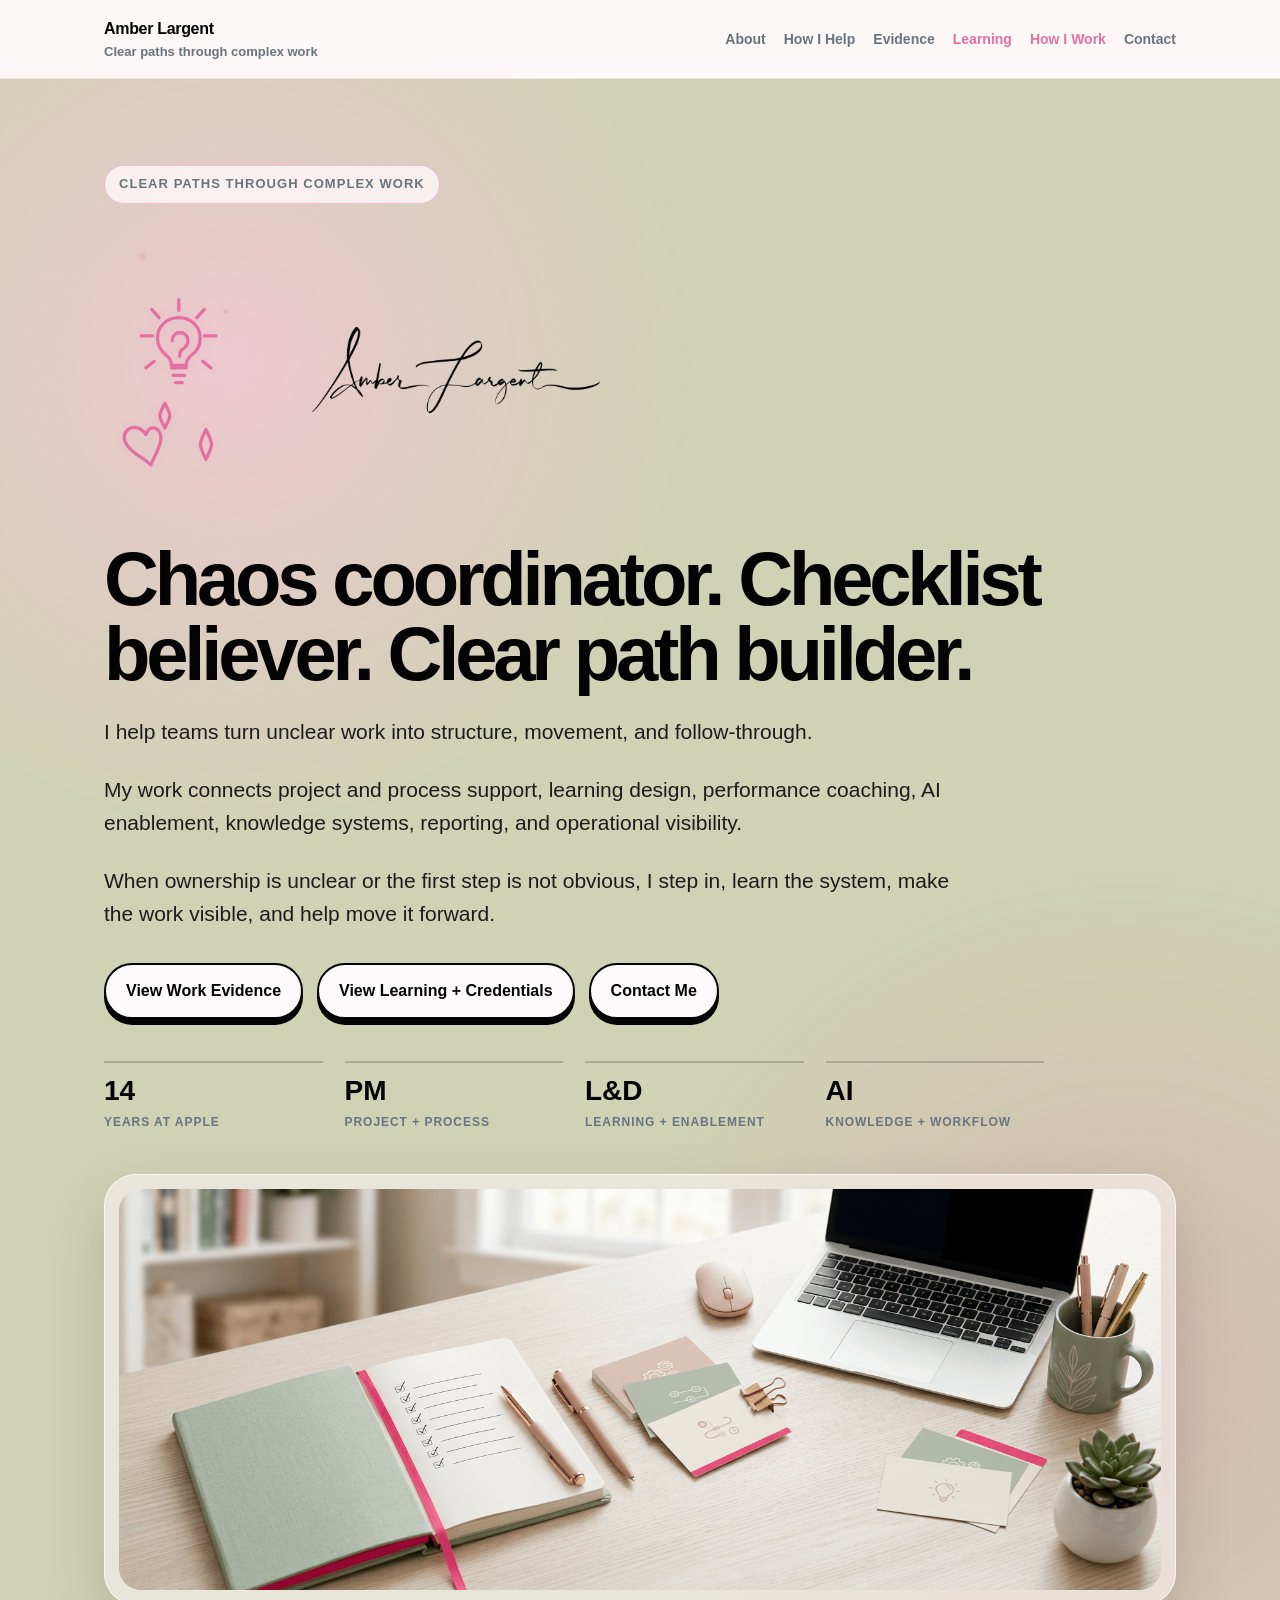
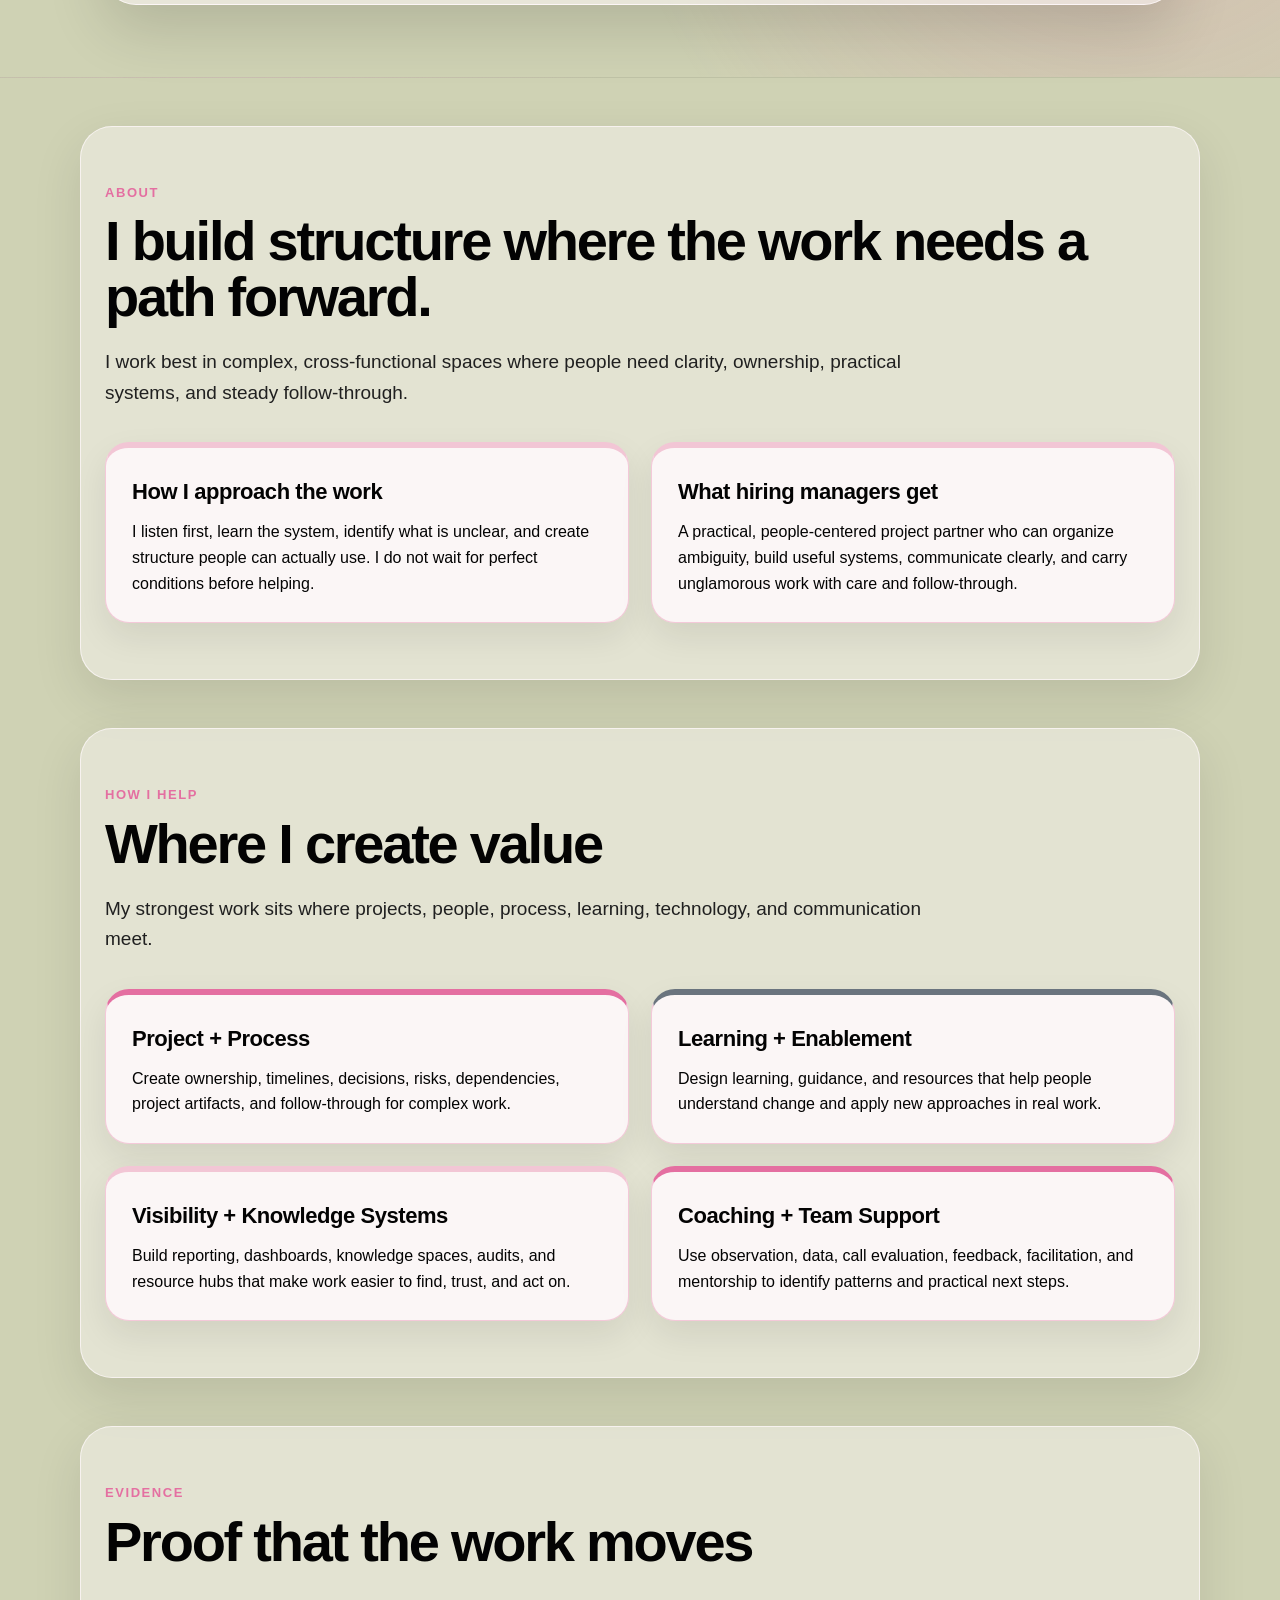
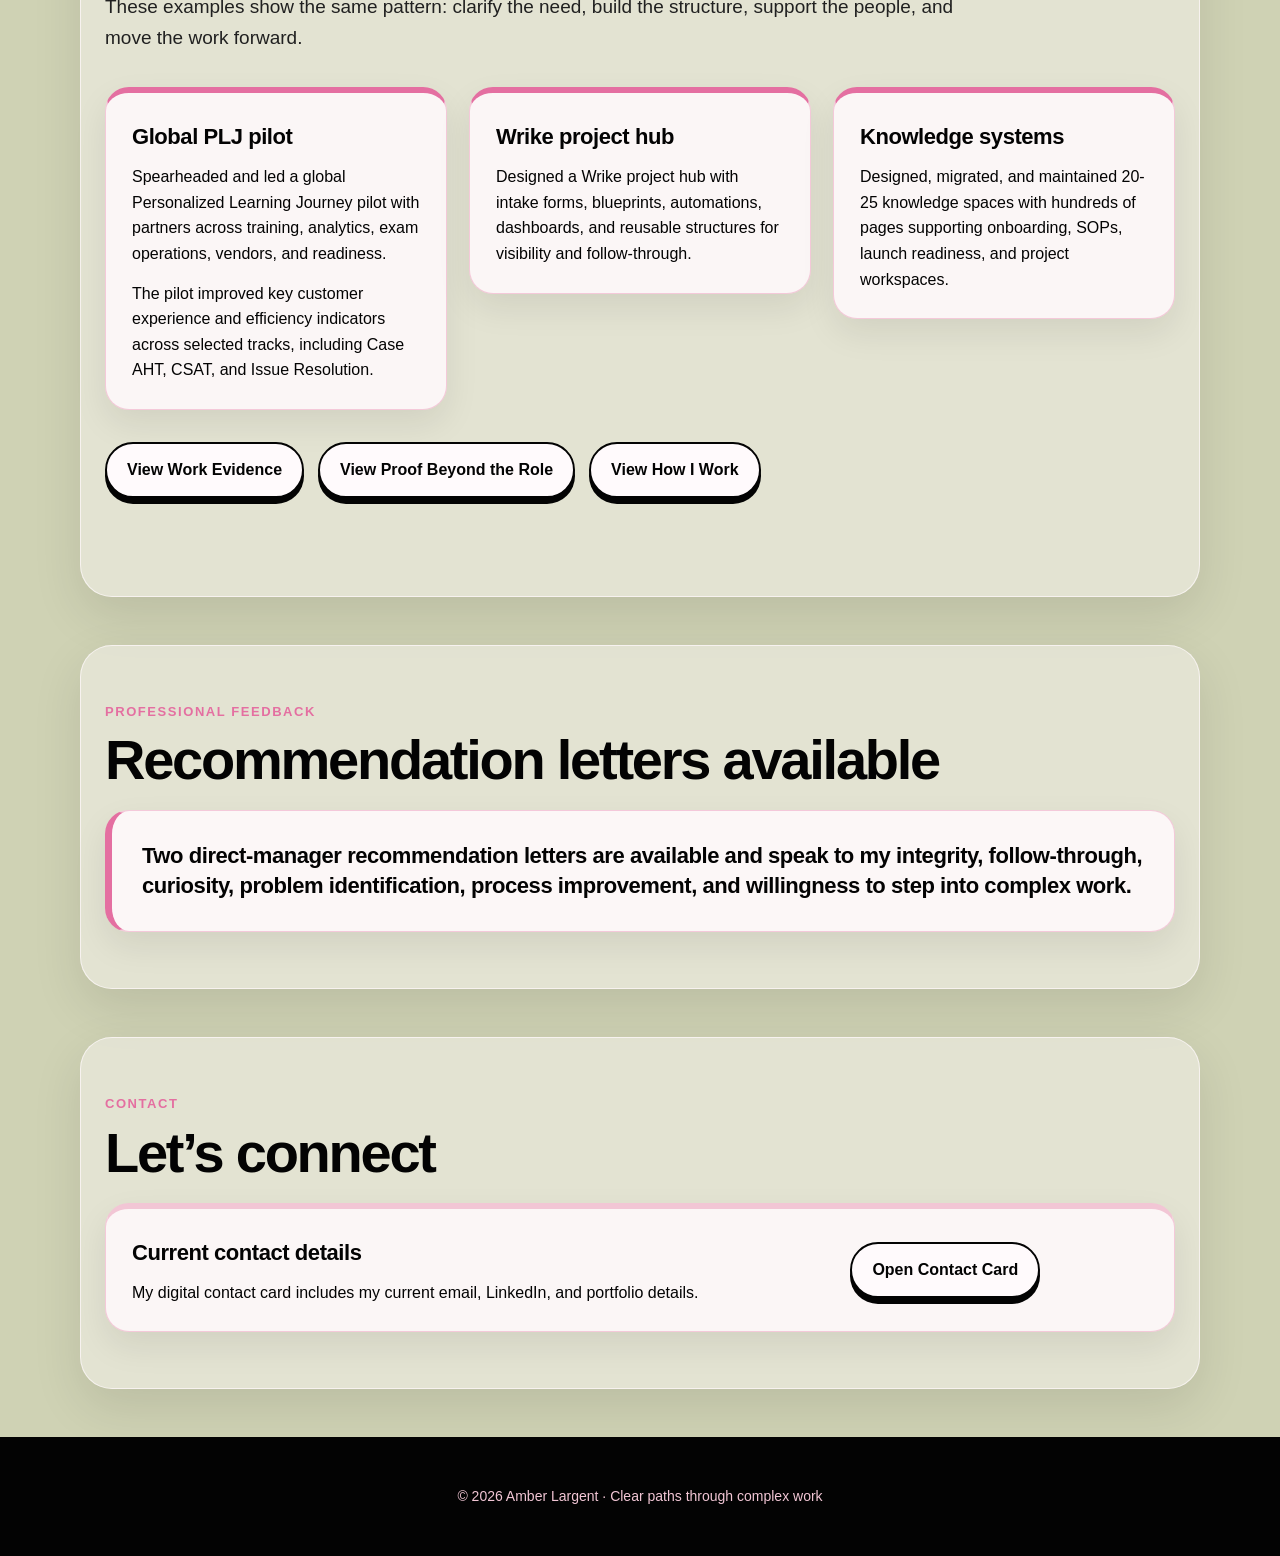
==== index.html @ 1fcbb8f4 "Align homepage professional feedback proof" ====
<!DOCTYPE html>
<html lang="en">
<head>
  <meta charset="UTF-8" />
  <meta name="viewport" content="width=device-width, initial-scale=1.0" />

  <title>Amber Largent | Clear Paths Through Complex Work</title>

  <style>
    :root {
      --sage: #CFD2B4;
      --blush: #F2C6D5;
      --pink: #E46FA1;
      --slate: #6A747E;
      --black: #030303;
      --white: #fffafc;
    }

    a:focus-visible,
    .button:focus-visible {
      outline: 4px solid var(--pink);
      outline-offset: 4px;
    }

    .skip-link {
      position: absolute;
      left: 16px;
      top: -60px;
      background: var(--black);
      color: var(--white);
      padding: 10px 14px;
      border-radius: 999px;
      font-weight: 900;
      z-index: 100;
    }

    .skip-link:focus { top: 16px; }

    * { box-sizing: border-box; }
    html { scroll-behavior: smooth; }

    body {
      margin: 0;
      font-family: Arial, sans-serif;
      background: var(--sage);
      color: var(--black);
      line-height: 1.6;
    }

    a { color: inherit; }

    .site-nav {
      position: sticky;
      top: 0;
      z-index: 20;
      background: rgba(255, 250, 252, 0.94);
      backdrop-filter: blur(12px);
      border-bottom: 1px solid rgba(3, 3, 3, 0.08);
    }

    .nav-inner {
      max-width: 1120px;
      margin: 0 auto;
      padding: 16px 24px;
      display: flex;
      justify-content: space-between;
      align-items: center;
      gap: 24px;
    }

    .brand {
      font-weight: 900;
      letter-spacing: -0.02em;
    }

    .brand span {
      display: block;
      color: var(--slate);
      font-size: 13px;
      font-weight: 700;
      letter-spacing: 0;
    }

    .nav-links {
      display: flex;
      flex-wrap: wrap;
      gap: 18px;
      font-size: 14px;
      font-weight: 800;
    }

    .nav-links a {
      text-decoration: none;
      transition: color 0.15s ease;
    }

    .nav-links a[href^="#"] { color: var(--slate); }
    .nav-links a[href*=".html"] { color: var(--pink); }
    .nav-links a:hover { color: var(--pink); }

    header {
      background:
        radial-gradient(circle at 18% 18%, rgba(242, 198, 213, 0.85), transparent 28%),
        radial-gradient(circle at 88% 82%, rgba(228, 111, 161, 0.24), transparent 30%),
        var(--sage);
      border-bottom: 1px solid rgba(3, 3, 3, 0.08);
    }

    .hero,
    section {
      max-width: 1120px;
      margin: 0 auto;
      padding-left: 24px;
      padding-right: 24px;
    }

    .hero {
      padding-top: 86px;
      padding-bottom: 72px;
    }

    .eyebrow {
      display: inline-block;
      background: rgba(255, 250, 252, 0.78);
      border: 1px solid rgba(228, 111, 161, 0.4);
      border-radius: 999px;
      padding: 8px 14px;
      color: var(--slate);
      font-size: 13px;
      font-weight: 900;
      letter-spacing: 0.08em;
      text-transform: uppercase;
      margin-bottom: 22px;
    }

    .hero-signoff {
      position: relative;
      width: fit-content;
      margin: 24px 0 46px;
      display: flex;
      flex-direction: row;
      align-items: flex-end;
      gap: 24px;
    }

    .hero-signoff::before,
    .hero-signoff::after {
      content: "";
      position: absolute;
      border-radius: 999px;
      background: var(--pink);
      pointer-events: none;
      opacity: 0.2;
      transform: scale(0.7);
      animation: sparklePulse 3.4s ease-in-out infinite;
    }

    .hero-signoff::before {
      left: 34px;
      top: 2px;
      width: 9px;
      height: 9px;
      box-shadow:
        0 0 0 4px rgba(228, 111, 161, 0.08),
        0 0 16px rgba(228, 111, 161, 0.45);
    }

    .hero-signoff::after {
      left: 118px;
      top: 58px;
      width: 7px;
      height: 7px;
      animation-delay: 1.35s;
      box-shadow:
        0 0 0 4px rgba(228, 111, 161, 0.08),
        0 0 14px rgba(228, 111, 161, 0.4);
    }

    .hero-doodles {
      display: block;
      width: 148px;
      height: auto;
      opacity: 0.98;
      margin-bottom: 22px;
      filter: drop-shadow(0 0 8px rgba(228, 111, 161, 0.16));
    }

    .hero-signature {
      display: block;
      width: min(360px, 54vw);
      height: auto;
      margin: 0 0 6px;
    }

    h1 {
      font-size: clamp(44px, 6vw, 76px);
      line-height: 0.98;
      letter-spacing: -0.055em;
      margin: 0 0 24px;
      max-width: 980px;
    }

    h2 {
      font-size: clamp(34px, 5vw, 56px);
      line-height: 1;
      letter-spacing: -0.04em;
      margin: 0 0 22px;
    }

    .lead {
      font-size: 21px;
      max-width: 850px;
      margin: 0 0 24px;
      color: #1c1c1c;
    }

    .button-row {
      display: flex;
      flex-wrap: wrap;
      gap: 14px;
      margin-top: 32px;
      margin-bottom: 42px;
    }

    .button {
      display: inline-block;
      text-decoration: none;
      font-weight: 900;
      padding: 13px 20px;
      border-radius: 999px;
      border: 2px solid var(--black);
      background: var(--white);
      color: var(--black);
      box-shadow: 0 6px 0 var(--black);
      transition: transform 0.15s ease, box-shadow 0.15s ease, background 0.15s ease;
    }

    .button:hover {
      background: var(--pink);
      transform: translateY(2px);
      box-shadow: 0 4px 0 var(--black);
    }

    .stats,
    .grid-2,
    .grid-3 {
      display: grid;
      gap: 22px;
      align-items: start;
    }

    .stats {
      grid-template-columns: repeat(4, 1fr);
      max-width: 940px;
      margin-top: 42px;
    }

    .stat {
      border-top: 2px solid rgba(3, 3, 3, 0.18);
      padding-top: 14px;
    }

    .stat strong {
      display: block;
      font-size: 28px;
      line-height: 1;
    }

    .stat span {
      display: block;
      margin-top: 8px;
      color: var(--slate);
      font-size: 12px;
      font-weight: 900;
      text-transform: uppercase;
      letter-spacing: 0.08em;
    }

    .hero-banner {
      margin-top: 42px;
      background: rgba(255, 250, 252, 0.52);
      border: 1px solid rgba(255, 250, 252, 0.85);
      border-radius: 32px;
      padding: 14px;
      box-shadow: 0 24px 60px rgba(3, 3, 3, 0.14);
    }

    .hero-banner img {
      width: 100%;
      display: block;
      border-radius: 22px;
    }

    .grid-2 { grid-template-columns: repeat(2, 1fr); }
    .grid-3 { grid-template-columns: repeat(3, 1fr); }

    section {
      margin-top: 48px;
      margin-bottom: 48px;
      padding-top: 56px;
      padding-bottom: 56px;
      background: rgba(255, 250, 252, 0.42);
      border: 1px solid rgba(255, 250, 252, 0.7);
      border-radius: 32px;
      box-shadow: 0 18px 50px rgba(3, 3, 3, 0.10);
    }

    .section-kicker {
      color: var(--pink);
      font-size: 13px;
      font-weight: 900;
      text-transform: uppercase;
      letter-spacing: 0.12em;
      margin-bottom: 10px;
    }

    .section-intro {
      max-width: 860px;
      font-size: 19px;
      color: #202020;
      margin-bottom: 34px;
    }

    .card {
      background: rgba(255, 250, 252, 0.86);
      border: 1px solid rgba(228, 111, 161, 0.34);
      border-top: 6px solid var(--pink);
      border-radius: 24px;
      padding: 26px;
      box-shadow: 0 14px 34px rgba(3, 3, 3, 0.08);
    }

    .card h3 {
      margin: 0 0 10px;
      font-size: 22px;
      letter-spacing: -0.02em;
    }

    .card p { margin: 0 0 14px; }
    .card p:last-child { margin-bottom: 0; }

    .id-card { border-top-color: var(--slate); }
    .neutral-card { border-top-color: var(--blush); }

    .tag-list {
      display: flex;
      flex-wrap: wrap;
      gap: 8px;
      margin-top: 14px;
    }

    .tag {
      background: var(--blush);
      border: 1px solid rgba(228, 111, 161, 0.5);
      border-radius: 999px;
      padding: 6px 10px;
      font-size: 13px;
      font-weight: 900;
    }

    .quote-card {
      background: rgba(255, 250, 252, 0.88);
      border: 1px solid rgba(228, 111, 161, 0.34);
      border-left: 7px solid var(--pink);
      border-radius: 24px;
      padding: 30px;
      box-shadow: 0 14px 34px rgba(3, 3, 3, 0.08);
    }

    .quote-card p {
      margin: 0;
      font-size: 22px;
      line-height: 1.35;
      font-weight: 800;
      letter-spacing: -0.02em;
    }

    .contact-card {
      display: grid;
      grid-template-columns: 1.4fr 0.6fr;
      gap: 24px;
      align-items: center;
    }

    footer {
      padding: 34px 24px;
      text-align: center;
      background: var(--black);
      color: var(--blush);
      font-size: 14px;
    }

    @keyframes sparklePulse {
      0%, 100% {
        opacity: 0.18;
        transform: scale(0.7);
        filter: blur(0);
      }

      42% {
        opacity: 1;
        transform: scale(1.55);
        filter: blur(0.2px);
      }

      58% {
        opacity: 0.72;
        transform: scale(1.15);
      }
    }

    @media (prefers-reduced-motion: reduce) {
      .hero-signoff::before,
      .hero-signoff::after {
        animation: none;
        opacity: 0.55;
        transform: none;
      }

      .button { transition: none; }
      .button:hover { transform: none; }
    }

    @media (max-width: 900px) {
      .nav-inner { align-items: flex-start; flex-direction: column; }
      .nav-links { flex-wrap: wrap; gap: 14px; }
      .hero-signoff {
        align-items: flex-start;
        gap: 14px;
        margin: 22px 0 34px;
      }
      .hero-doodles {
        width: 112px;
        margin-bottom: 12px;
      }
      .hero-signature { width: min(300px, 62vw); }
      .stats, .grid-2, .grid-3, .contact-card { grid-template-columns: 1fr; }
      section { margin: 28px 14px; padding: 40px 20px; }
    }
  </style>
</head>

<body>
  <a class="skip-link" href="#main">Skip to main content</a>

  <nav class="site-nav">
    <div class="nav-inner">
      <div class="brand">
        Amber Largent
        <span>Clear paths through complex work</span>
      </div>

      <div class="nav-links">
        <a href="#about">About</a>
        <a href="#value">How I Help</a>
        <a href="#evidence">Evidence</a>
        <a href="learning.html">Learning</a>
        <a href="values.html">How I Work</a>
        <a href="#contact">Contact</a>
      </div>
    </div>
  </nav>

  <main id="main">
    <header>
      <div class="hero">
        <div class="eyebrow">Clear paths through complex work</div>

        <div class="hero-signoff">
          <img class="hero-doodles" src="hero-doodles.svg" alt="" aria-hidden="true">
          <img class="hero-signature" src="signature-black.png" alt="Amber Largent signature">
        </div>

        <h1>Chaos coordinator. Checklist believer. Clear path builder.</h1>

        <p class="lead">
          I help teams turn unclear work into structure, movement, and follow-through.
        </p>

        <p class="lead">
          My work connects project and process support, learning design, performance coaching, AI enablement,
          knowledge systems, reporting, and operational visibility.
        </p>

        <p class="lead">
          When ownership is unclear or the first step is not obvious, I step in, learn the system,
          make the work visible, and help move it forward.
        </p>

        <div class="button-row">
          <a class="button" href="experience.html">View Work Evidence</a>
          <a class="button" href="learning.html">View Learning + Credentials</a>
          <a class="button" href="https://poplme.co/hash/FR1OYUIb/1/dash" target="_blank" rel="noopener noreferrer">Contact Me</a>
        </div>

        <div class="stats">
          <div class="stat"><strong>14</strong><span>Years at Apple</span></div>
          <div class="stat"><strong>PM</strong><span>Project + Process</span></div>
          <div class="stat"><strong>L&D</strong><span>Learning + Enablement</span></div>
          <div class="stat"><strong>AI</strong><span>Knowledge + Workflow</span></div>
        </div>

        <div class="hero-banner">
          <img src="poplheader.png" alt="Organized project planning desk with checklist, laptop, and workflow cards">
        </div>
      </div>
    </header>

    <section id="about">
      <div class="section-kicker">About</div>
      <h2>I build structure where the work needs a path forward.</h2>
      <p class="section-intro">
        I work best in complex, cross-functional spaces where people need clarity, ownership, practical systems,
        and steady follow-through.
      </p>

      <div class="grid-2">
        <div class="card neutral-card">
          <h3>How I approach the work</h3>
          <p>
            I listen first, learn the system, identify what is unclear, and create structure people can actually use.
            I do not wait for perfect conditions before helping.
          </p>
        </div>

        <div class="card neutral-card">
          <h3>What hiring managers get</h3>
          <p>
            A practical, people-centered project partner who can organize ambiguity, build useful systems,
            communicate clearly, and carry unglamorous work with care and follow-through.
          </p>
        </div>
      </div>
    </section>

    <section id="value">
      <div class="section-kicker">How I Help</div>
      <h2>Where I create value</h2>
      <p class="section-intro">
        My strongest work sits where projects, people, process, learning, technology, and communication meet.
      </p>

      <div class="grid-2">
        <div class="card">
          <h3>Project + Process</h3>
          <p>Create ownership, timelines, decisions, risks, dependencies, project artifacts, and follow-through for complex work.</p>
        </div>
        <div class="card id-card">
          <h3>Learning + Enablement</h3>
          <p>Design learning, guidance, and resources that help people understand change and apply new approaches in real work.</p>
        </div>
        <div class="card neutral-card">
          <h3>Visibility + Knowledge Systems</h3>
          <p>Build reporting, dashboards, knowledge spaces, audits, and resource hubs that make work easier to find, trust, and act on.</p>
        </div>
        <div class="card">
          <h3>Coaching + Team Support</h3>
          <p>Use observation, data, call evaluation, feedback, facilitation, and mentorship to identify patterns and practical next steps.</p>
        </div>
      </div>
    </section>

    <section id="evidence">
      <div class="section-kicker">Evidence</div>
      <h2>Proof that the work moves</h2>
      <p class="section-intro">
        These examples show the same pattern: clarify the need, build the structure, support the people, and move the work forward.
      </p>

      <div class="grid-3">
        <div class="card">
          <h3>Global PLJ pilot</h3>
          <p>Spearheaded and led a global Personalized Learning Journey pilot with partners across training, analytics, exam operations, vendors, and readiness.</p>
          <p>The pilot improved key customer experience and efficiency indicators across selected tracks, including Case AHT, CSAT, and Issue Resolution.</p>
        </div>

        <div class="card">
          <h3>Wrike project hub</h3>
          <p>Designed a Wrike project hub with intake forms, blueprints, automations, dashboards, and reusable structures for visibility and follow-through.</p>
        </div>

        <div class="card">
          <h3>Knowledge systems</h3>
          <p>Designed, migrated, and maintained 20-25 knowledge spaces with hundreds of pages supporting onboarding, SOPs, launch readiness, and project workspaces.</p>
        </div>
      </div>

      <div class="button-row">
        <a class="button" href="experience.html">View Work Evidence</a>
        <a class="button" href="samples.html">View Proof Beyond the Role</a>
        <a class="button" href="values.html">View How I Work</a>
      </div>
    </section>

    <section id="professional-feedback">
      <div class="section-kicker">Professional Feedback</div>
      <h2>Recommendation letters available</h2>
      <div class="quote-card">
        <p>
          Two direct-manager recommendation letters are available and speak to my integrity, follow-through, curiosity, problem identification, process improvement, and willingness to step into complex work.
        </p>
      </div>
    </section>

    <section id="contact">
      <div class="section-kicker">Contact</div>
      <h2>Let’s connect</h2>
      <div class="card neutral-card contact-card">
        <div>
          <h3>Current contact details</h3>
          <p>My digital contact card includes my current email, LinkedIn, and portfolio details.</p>
        </div>
        <div>
          <a class="button" href="https://poplme.co/hash/FR1OYUIb/1/dash" target="_blank" rel="noopener noreferrer">Open Contact Card</a>
        </div>
      </div>
    </section>
  </main>

  <footer>
    <p>© 2026 Amber Largent · Clear paths through complex work</p>
  </footer>
</body>
</html>
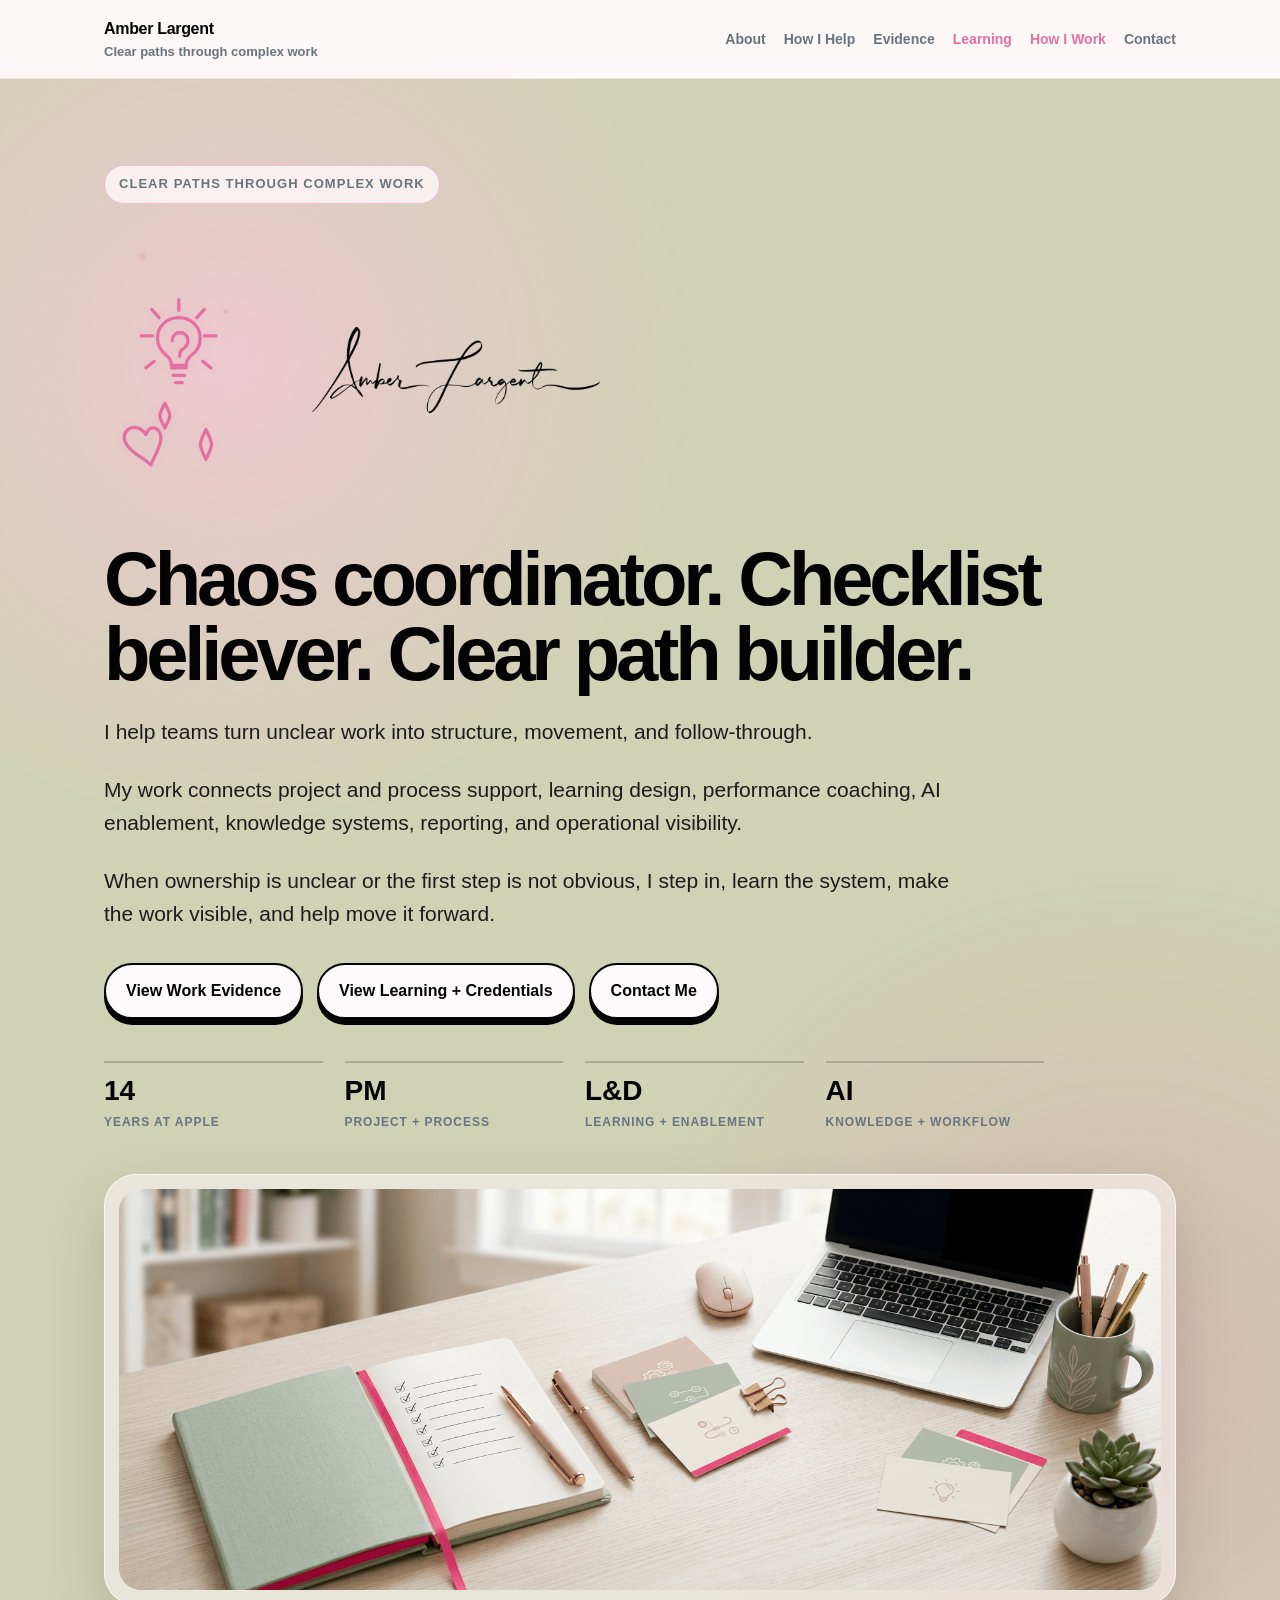
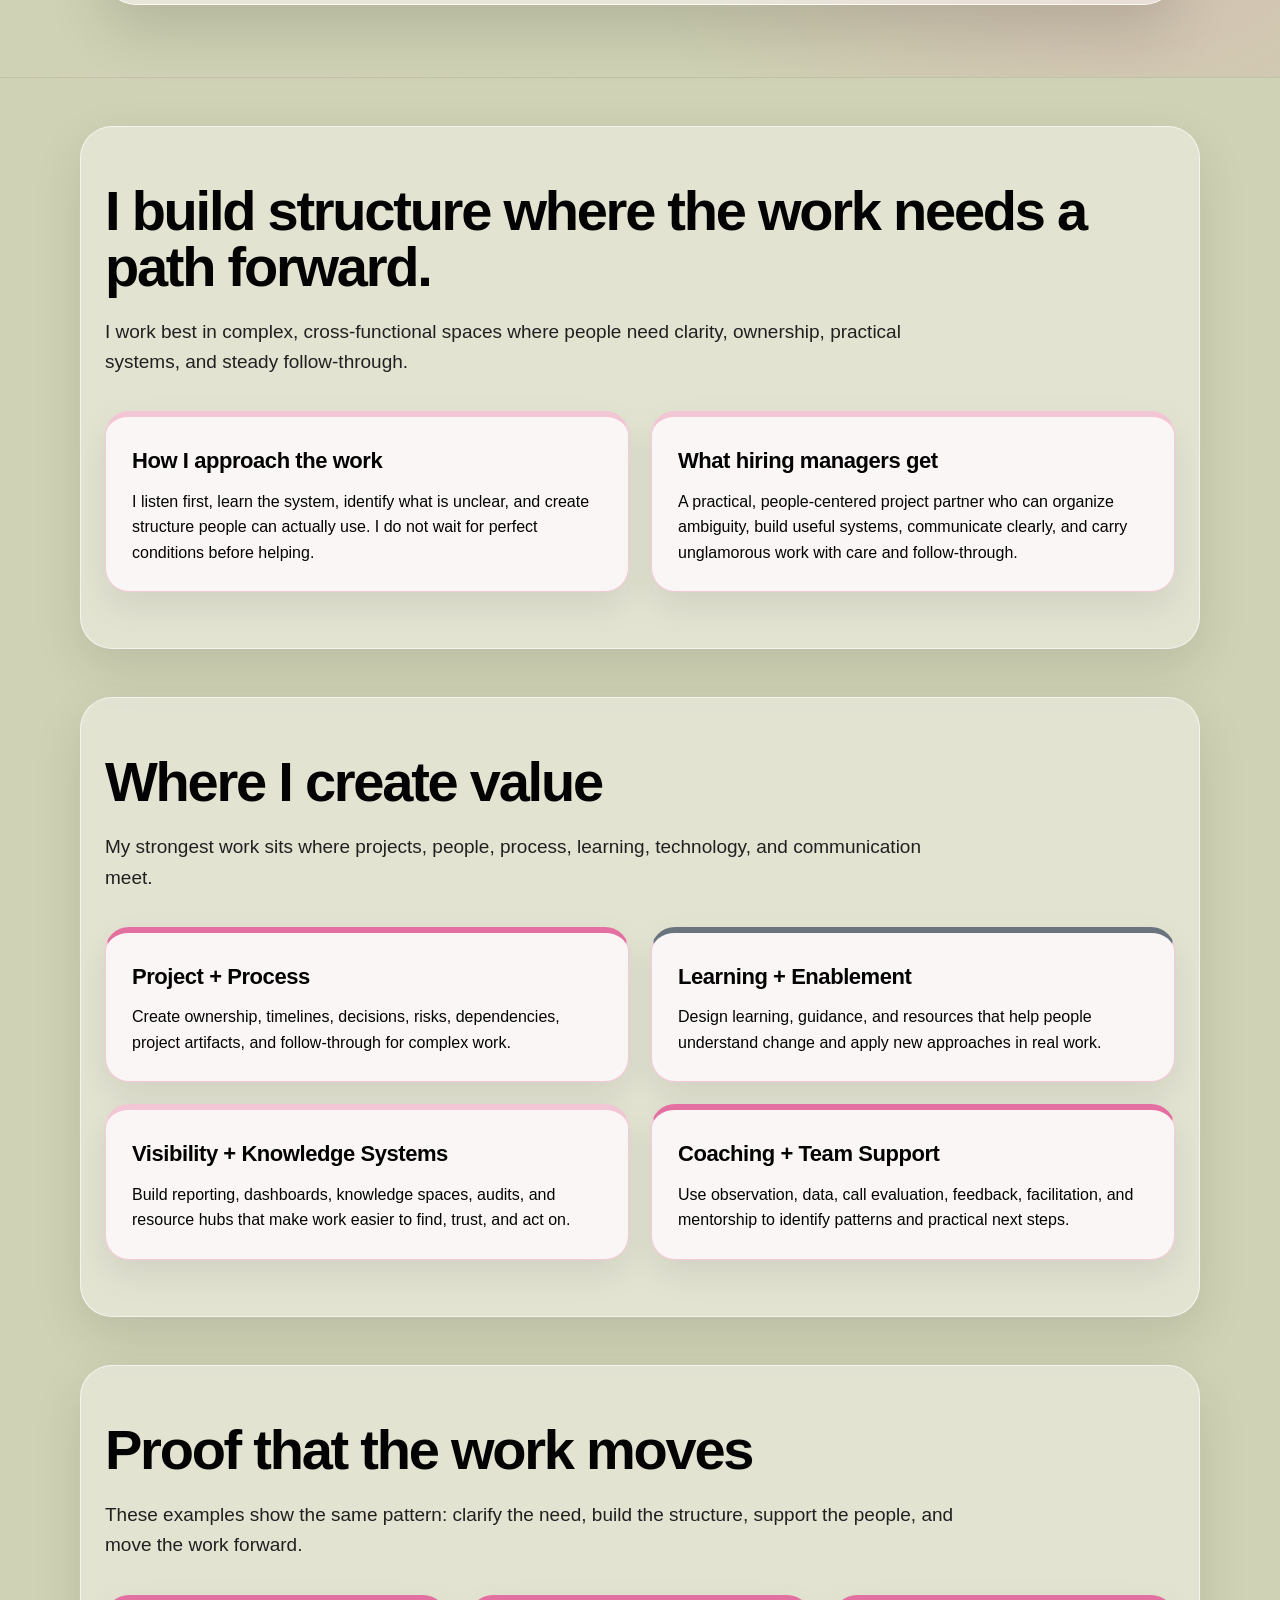
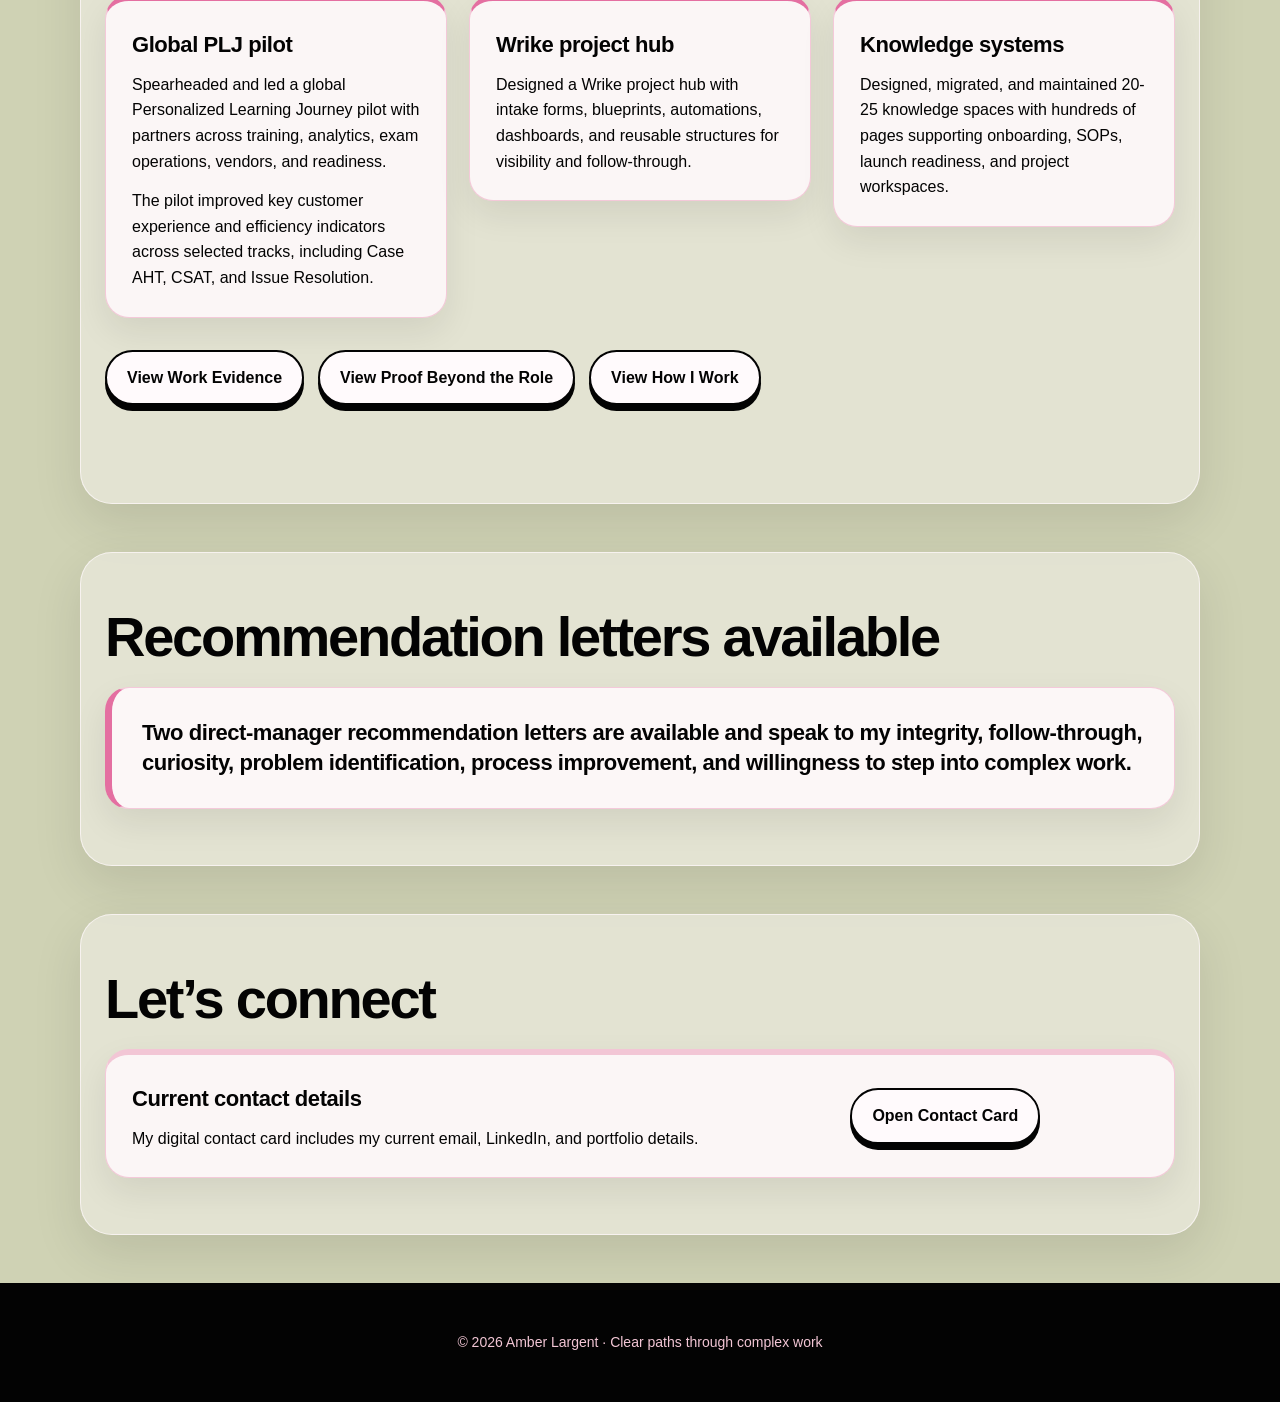
==== commit e7a6d4cd: "Remove redundant section kickers" ====
--- a/index.html
+++ b/index.html
@@ -507,7 +507,6 @@
     </header>
 
     <section id="about">
-      <div class="section-kicker">About</div>
       <h2>I build structure where the work needs a path forward.</h2>
       <p class="section-intro">
         I work best in complex, cross-functional spaces where people need clarity, ownership, practical systems,
@@ -534,7 +533,6 @@
     </section>
 
     <section id="value">
-      <div class="section-kicker">How I Help</div>
       <h2>Where I create value</h2>
       <p class="section-intro">
         My strongest work sits where projects, people, process, learning, technology, and communication meet.
@@ -561,7 +559,6 @@
     </section>
 
     <section id="evidence">
-      <div class="section-kicker">Evidence</div>
       <h2>Proof that the work moves</h2>
       <p class="section-intro">
         These examples show the same pattern: clarify the need, build the structure, support the people, and move the work forward.
@@ -593,7 +590,6 @@
     </section>
 
     <section id="professional-feedback">
-      <div class="section-kicker">Professional Feedback</div>
       <h2>Recommendation letters available</h2>
       <div class="quote-card">
         <p>
@@ -603,7 +599,6 @@
     </section>
 
     <section id="contact">
-      <div class="section-kicker">Contact</div>
       <h2>Let’s connect</h2>
       <div class="card neutral-card contact-card">
         <div>
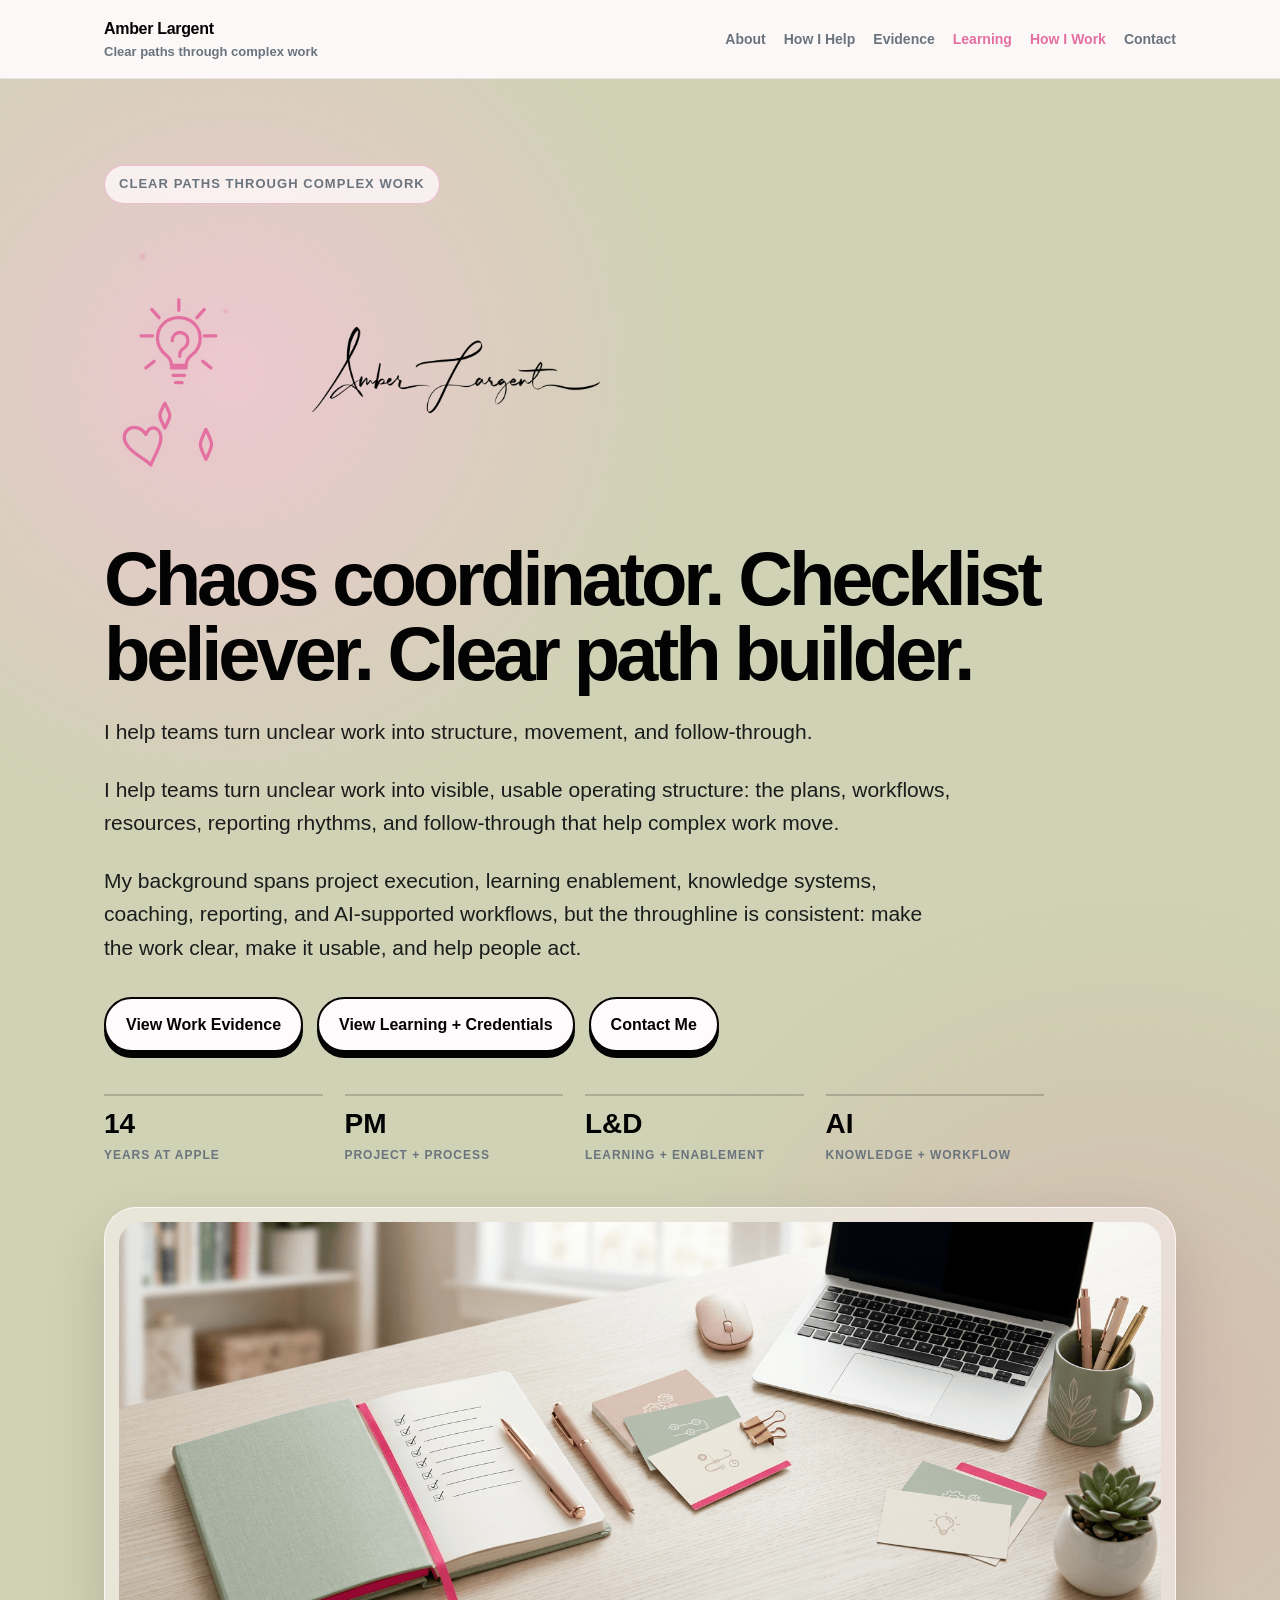
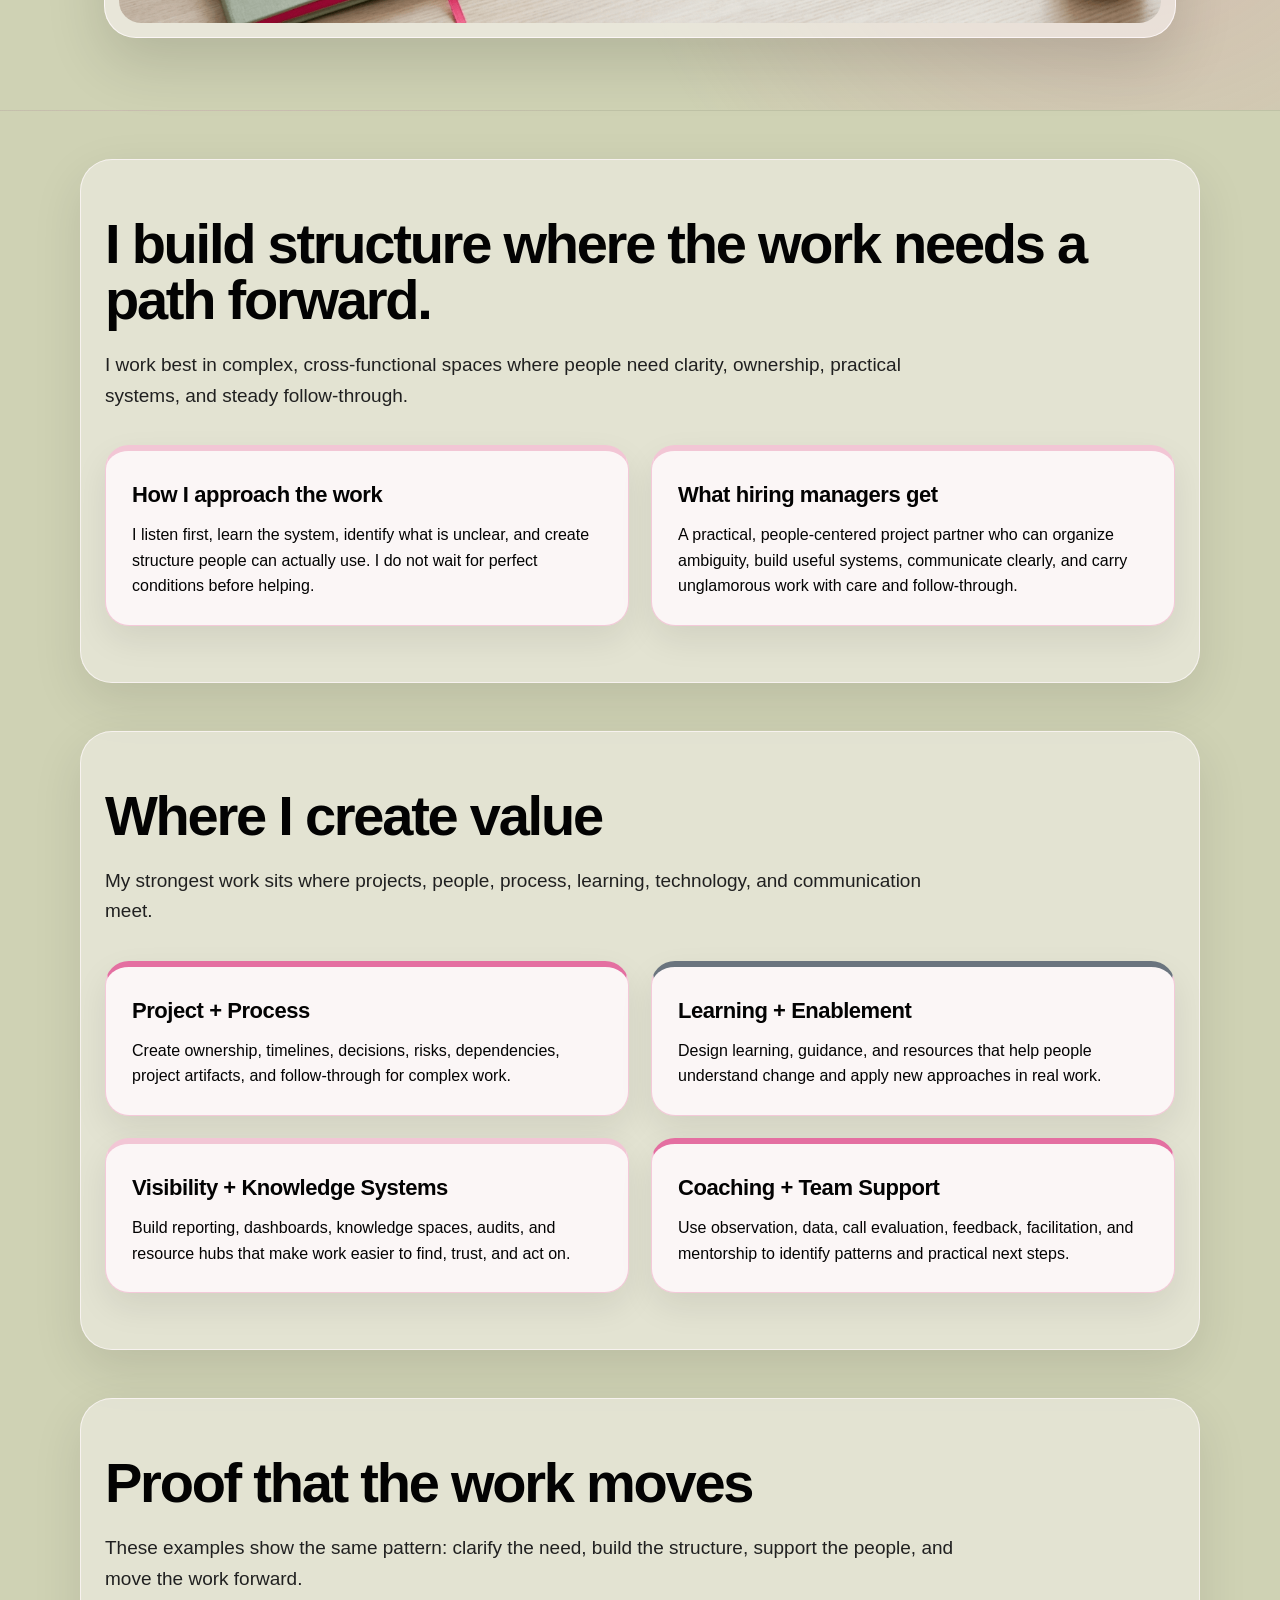
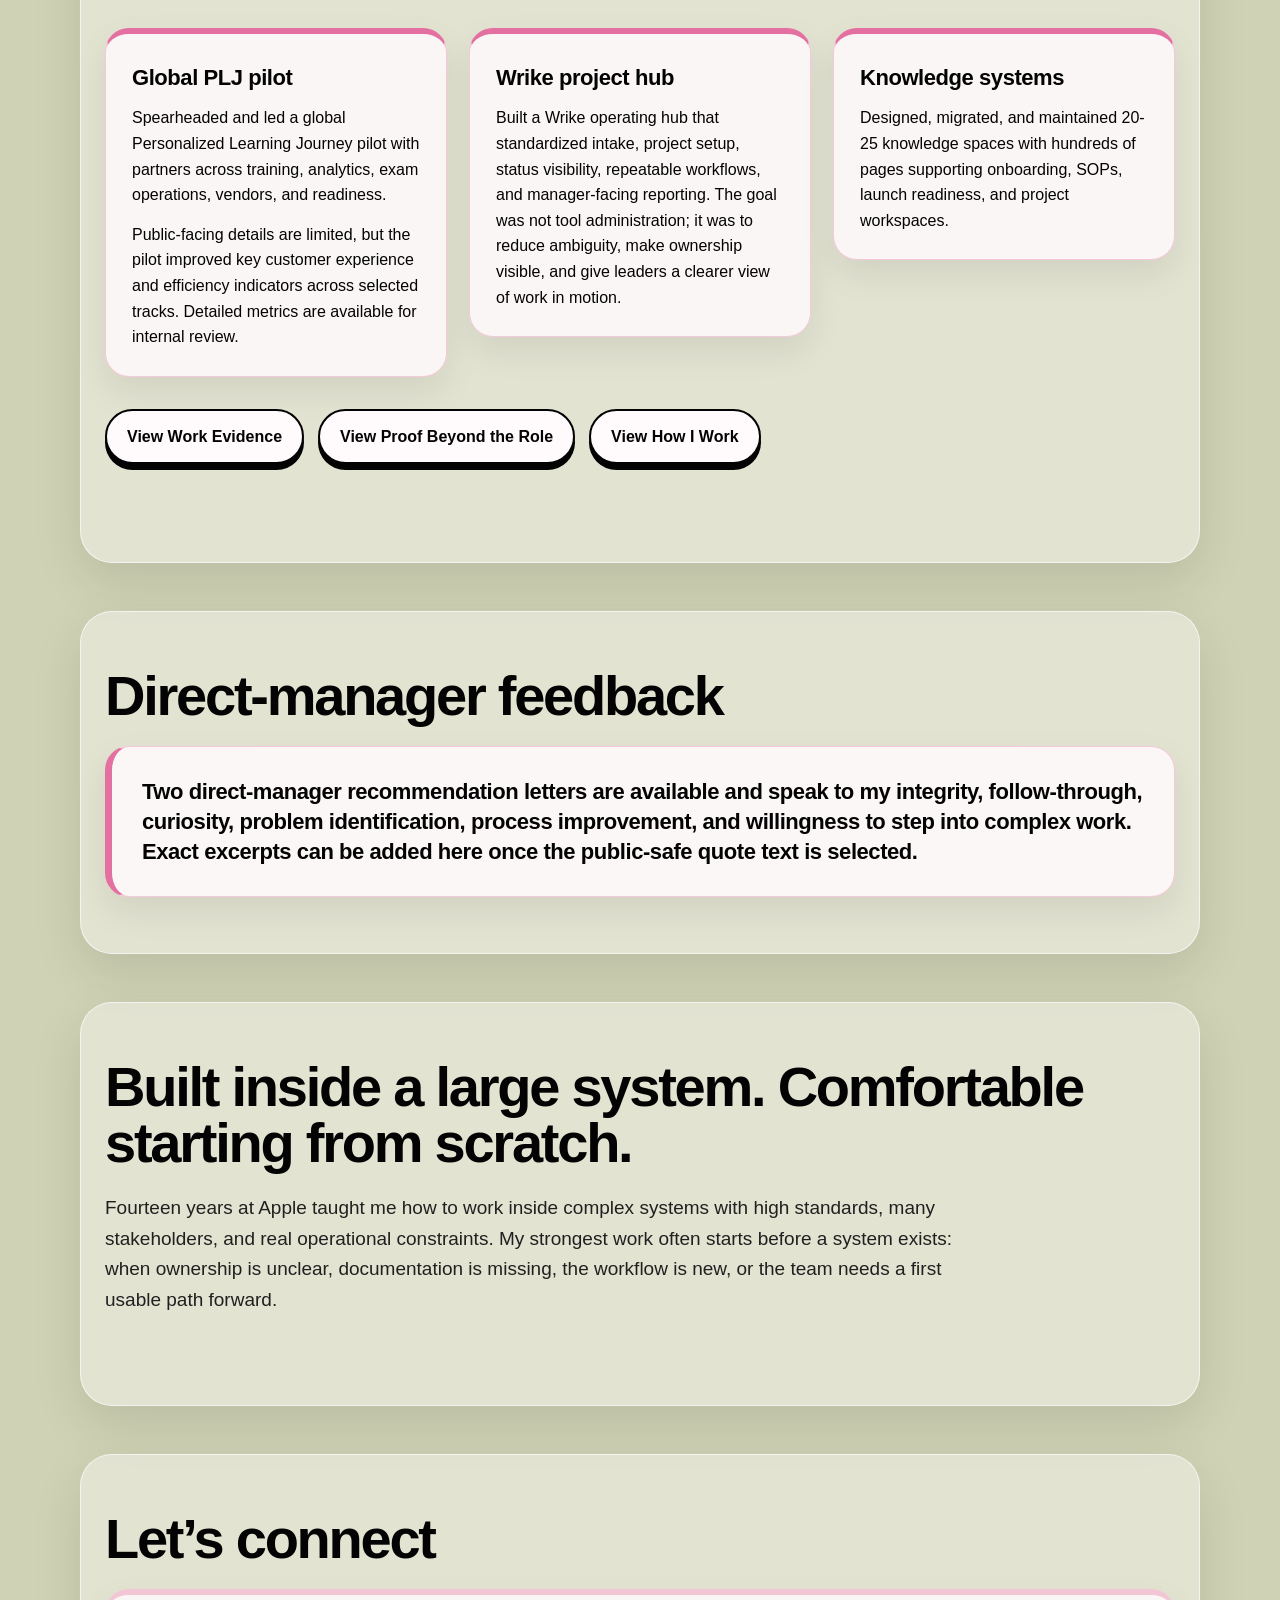
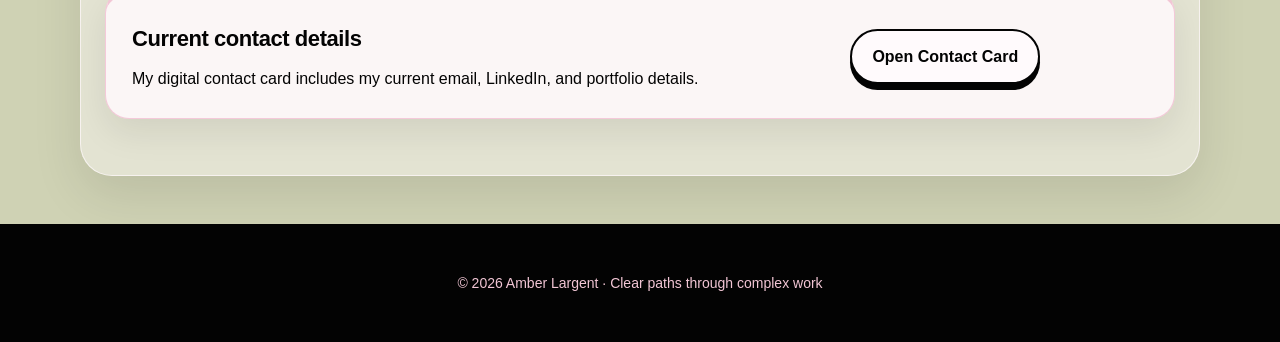
==== commit e924eb55: "Tighten portfolio positioning and proof" ====
--- a/index.html
+++ b/index.html
@@ -478,13 +478,14 @@
         </p>
 
         <p class="lead">
-          My work connects project and process support, learning design, performance coaching, AI enablement,
-          knowledge systems, reporting, and operational visibility.
+          I help teams turn unclear work into visible, usable operating structure: the plans, workflows,
+          resources, reporting rhythms, and follow-through that help complex work move.
         </p>
 
         <p class="lead">
-          When ownership is unclear or the first step is not obvious, I step in, learn the system,
-          make the work visible, and help move it forward.
+          My background spans project execution, learning enablement, knowledge systems, coaching,
+          reporting, and AI-supported workflows, but the throughline is consistent: make the work clear,
+          make it usable, and help people act.
         </p>
 
         <div class="button-row">
@@ -568,12 +569,12 @@
         <div class="card">
           <h3>Global PLJ pilot</h3>
           <p>Spearheaded and led a global Personalized Learning Journey pilot with partners across training, analytics, exam operations, vendors, and readiness.</p>
-          <p>The pilot improved key customer experience and efficiency indicators across selected tracks, including Case AHT, CSAT, and Issue Resolution.</p>
+          <p>Public-facing details are limited, but the pilot improved key customer experience and efficiency indicators across selected tracks. Detailed metrics are available for internal review.</p>
         </div>
 
         <div class="card">
           <h3>Wrike project hub</h3>
-          <p>Designed a Wrike project hub with intake forms, blueprints, automations, dashboards, and reusable structures for visibility and follow-through.</p>
+          <p>Built a Wrike operating hub that standardized intake, project setup, status visibility, repeatable workflows, and manager-facing reporting. The goal was not tool administration; it was to reduce ambiguity, make ownership visible, and give leaders a clearer view of work in motion.</p>
         </div>
 
         <div class="card">
@@ -590,12 +591,21 @@
     </section>
 
     <section id="professional-feedback">
-      <h2>Recommendation letters available</h2>
+      <h2>Direct-manager feedback</h2>
       <div class="quote-card">
         <p>
-          Two direct-manager recommendation letters are available and speak to my integrity, follow-through, curiosity, problem identification, process improvement, and willingness to step into complex work.
+          Two direct-manager recommendation letters are available and speak to my integrity, follow-through, curiosity, problem identification, process improvement, and willingness to step into complex work. Exact excerpts can be added here once the public-safe quote text is selected.
         </p>
       </div>
+    </section>
+
+    <section id="adaptability">
+      <h2>Built inside a large system. Comfortable starting from scratch.</h2>
+      <p class="section-intro">
+        Fourteen years at Apple taught me how to work inside complex systems with high standards, many stakeholders,
+        and real operational constraints. My strongest work often starts before a system exists: when ownership is unclear,
+        documentation is missing, the workflow is new, or the team needs a first usable path forward.
+      </p>
     </section>
 
     <section id="contact">
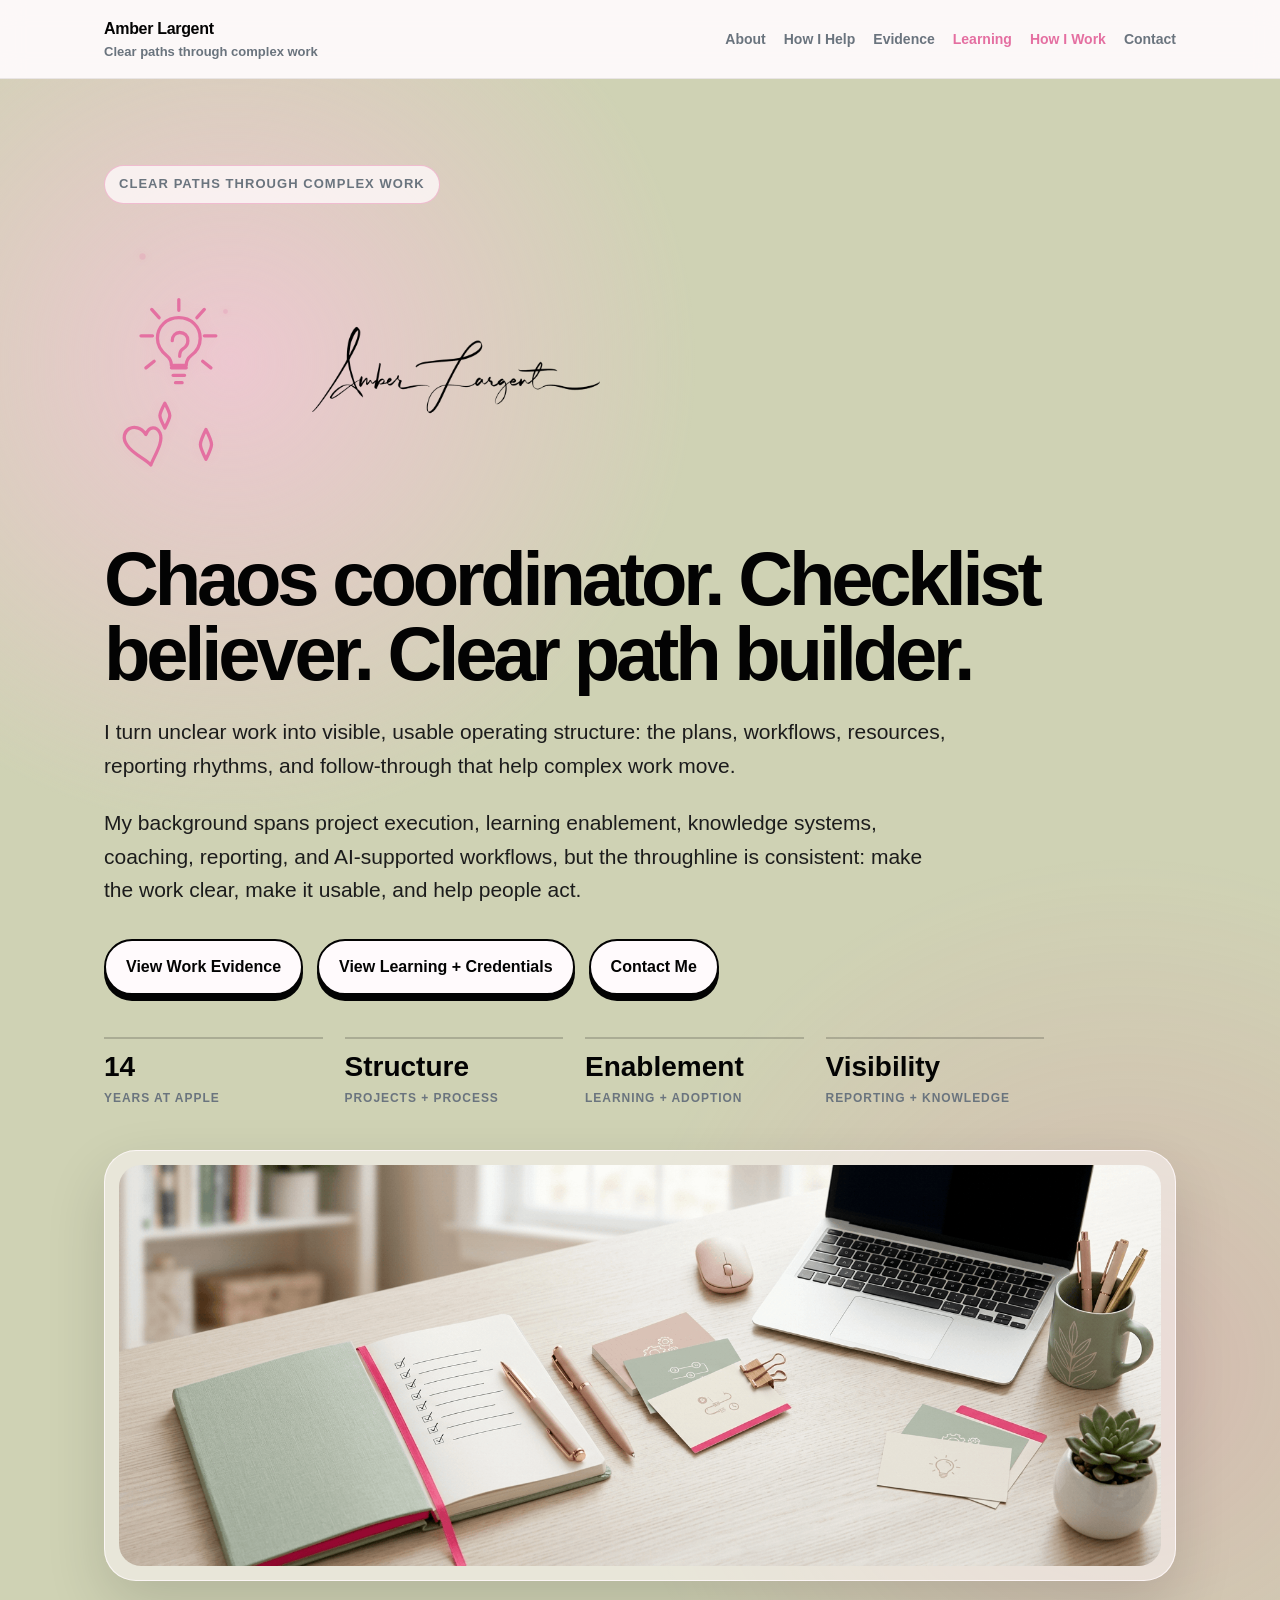
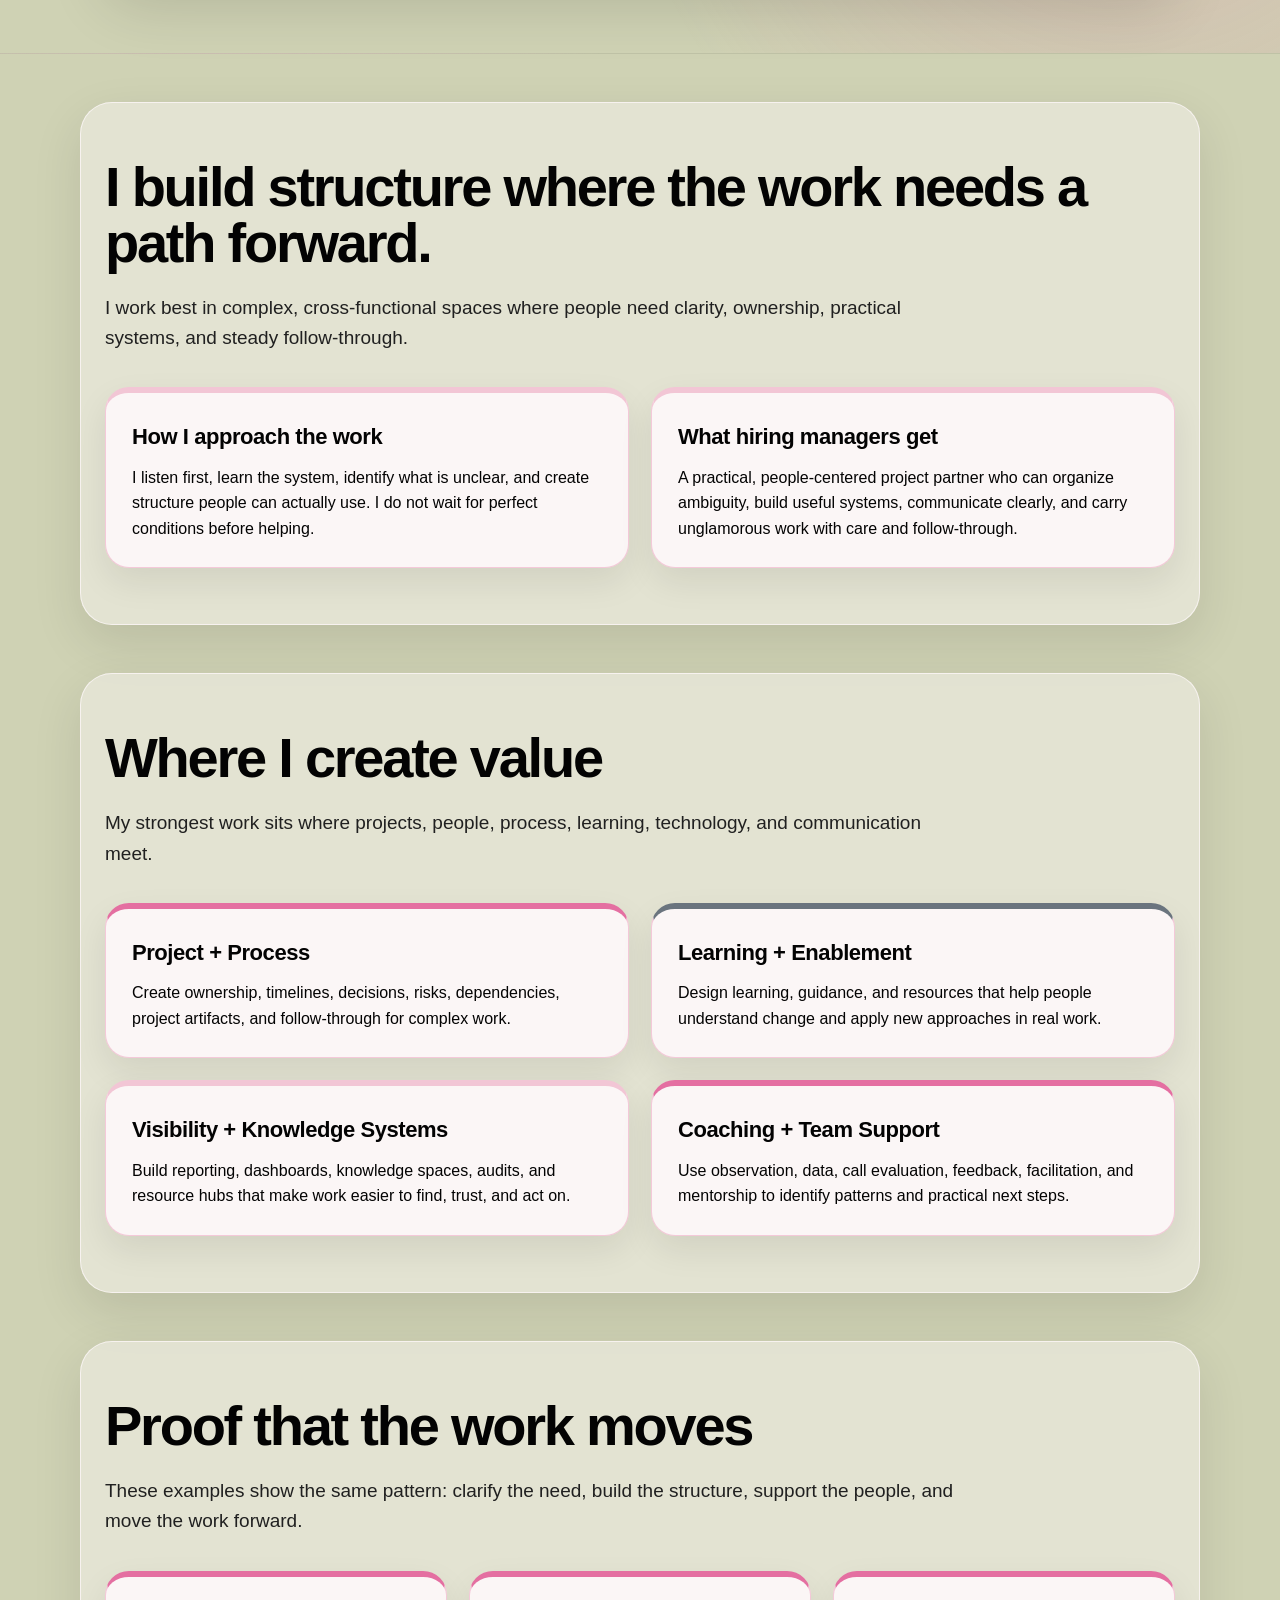
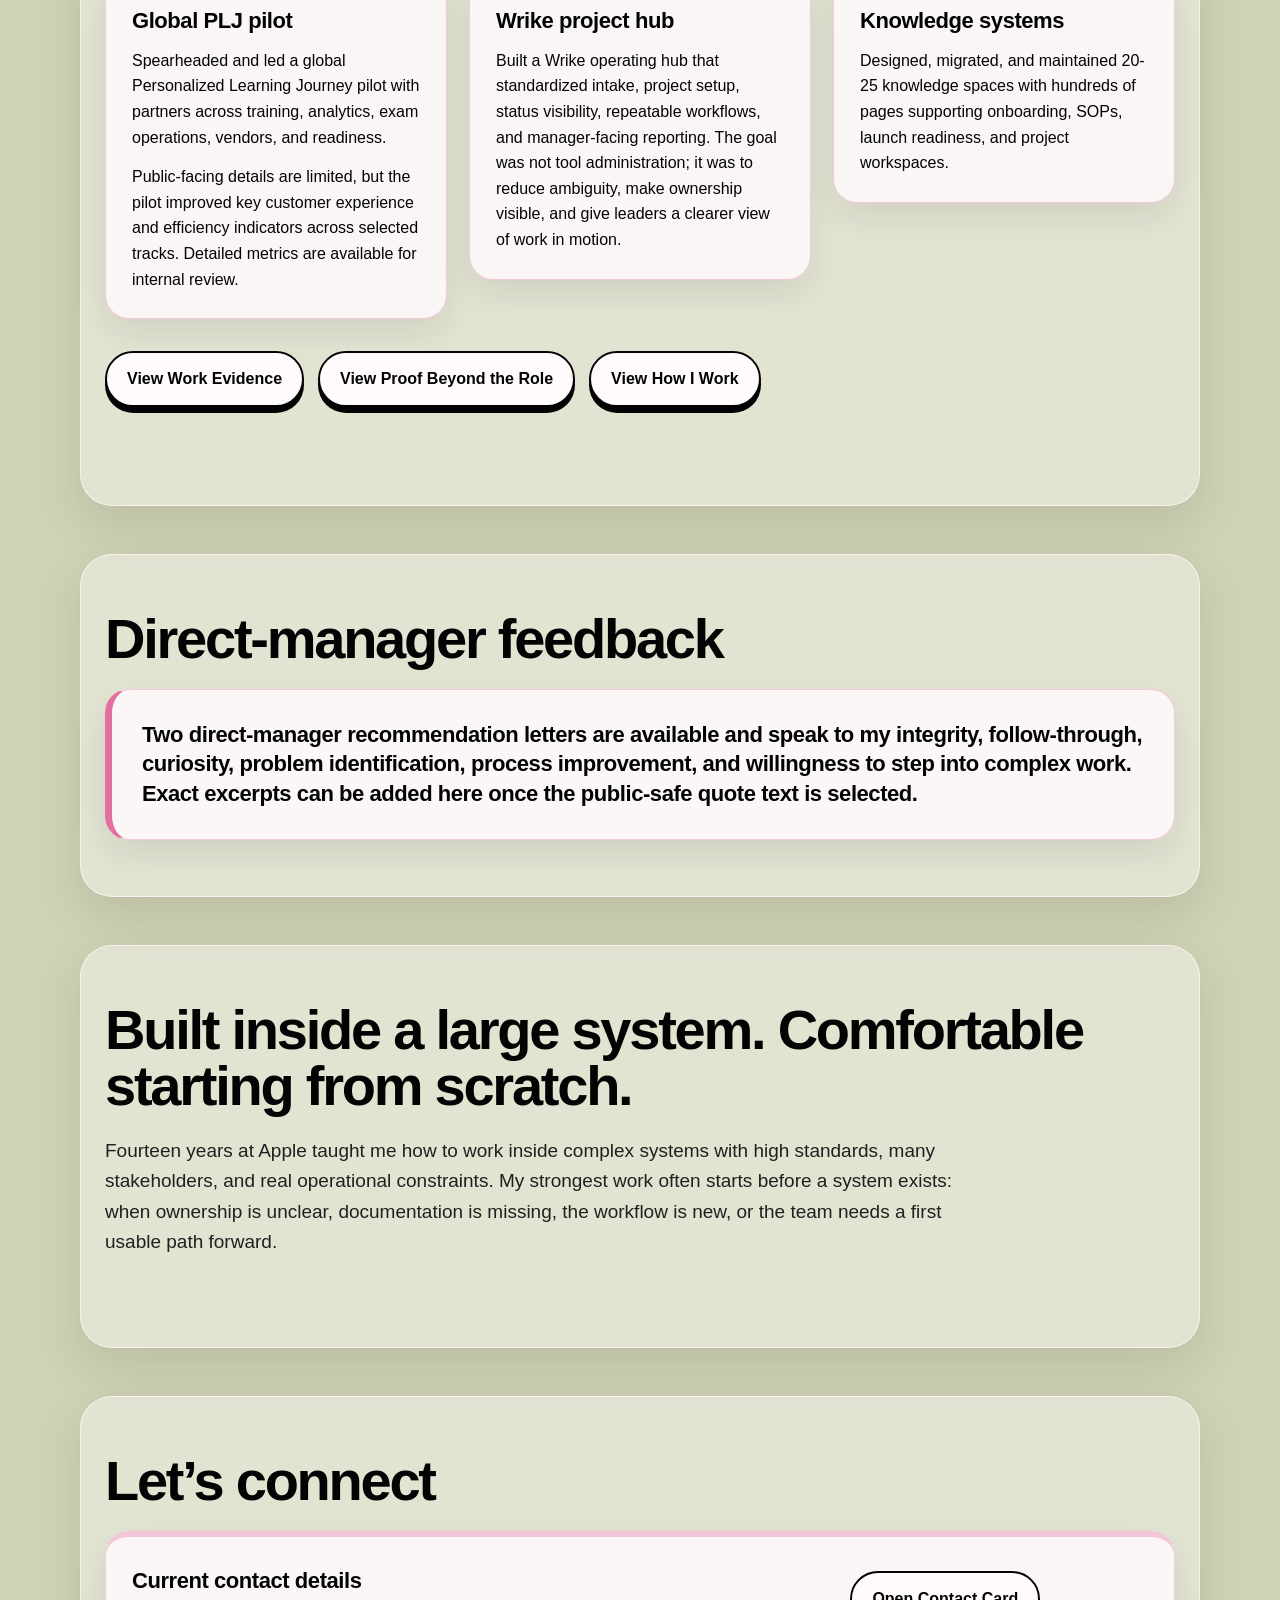
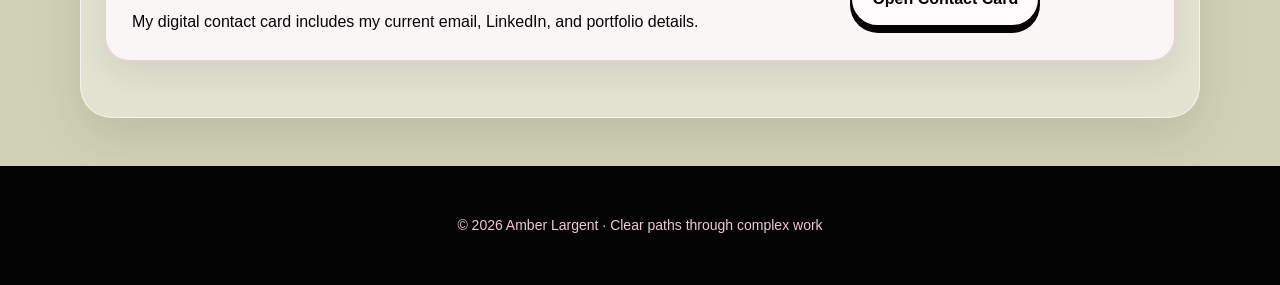
==== commit f1751510: "Refine homepage positioning follow-up" ====
--- a/index.html
+++ b/index.html
@@ -474,11 +474,7 @@
         <h1>Chaos coordinator. Checklist believer. Clear path builder.</h1>
 
         <p class="lead">
-          I help teams turn unclear work into structure, movement, and follow-through.
-        </p>
-
-        <p class="lead">
-          I help teams turn unclear work into visible, usable operating structure: the plans, workflows,
+          I turn unclear work into visible, usable operating structure: the plans, workflows,
           resources, reporting rhythms, and follow-through that help complex work move.
         </p>
 
@@ -496,9 +492,9 @@
 
         <div class="stats">
           <div class="stat"><strong>14</strong><span>Years at Apple</span></div>
-          <div class="stat"><strong>PM</strong><span>Project + Process</span></div>
-          <div class="stat"><strong>L&D</strong><span>Learning + Enablement</span></div>
-          <div class="stat"><strong>AI</strong><span>Knowledge + Workflow</span></div>
+          <div class="stat"><strong>Structure</strong><span>Projects + Process</span></div>
+          <div class="stat"><strong>Enablement</strong><span>Learning + Adoption</span></div>
+          <div class="stat"><strong>Visibility</strong><span>Reporting + Knowledge</span></div>
         </div>
 
         <div class="hero-banner">
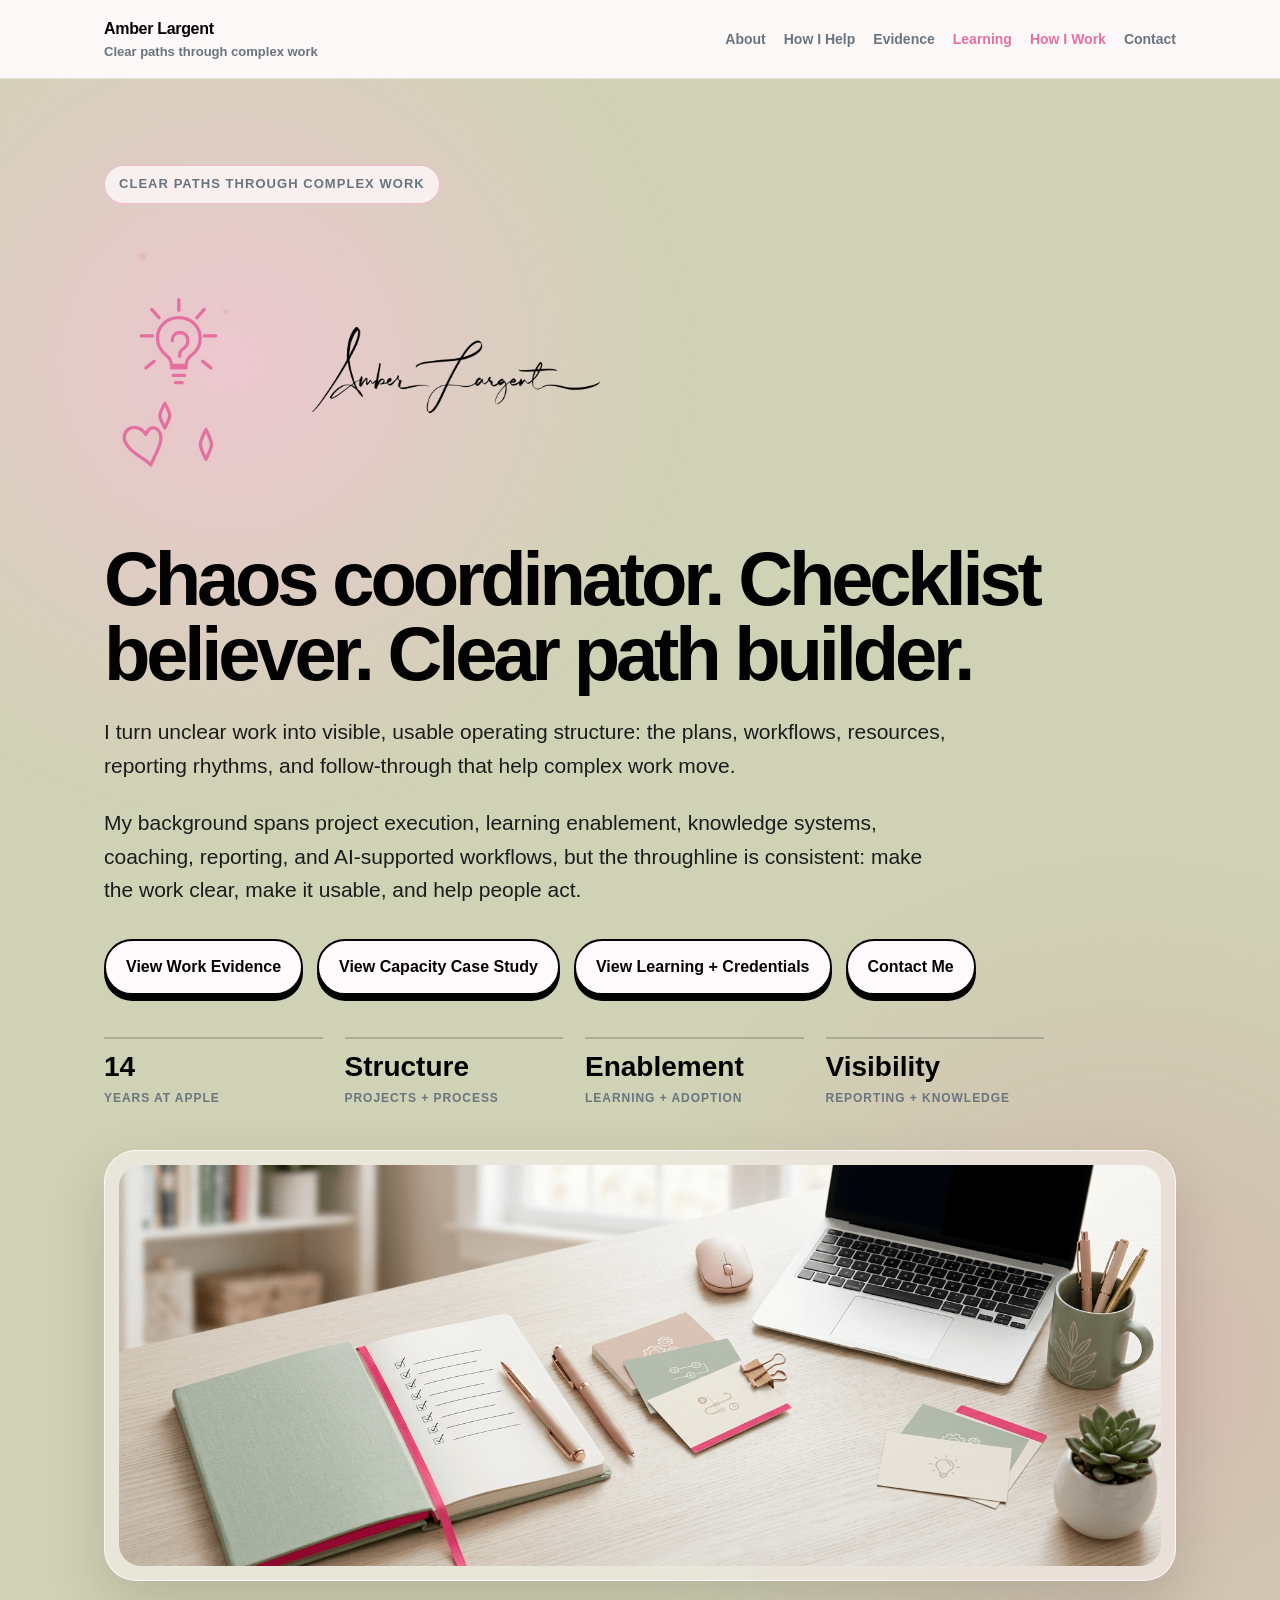
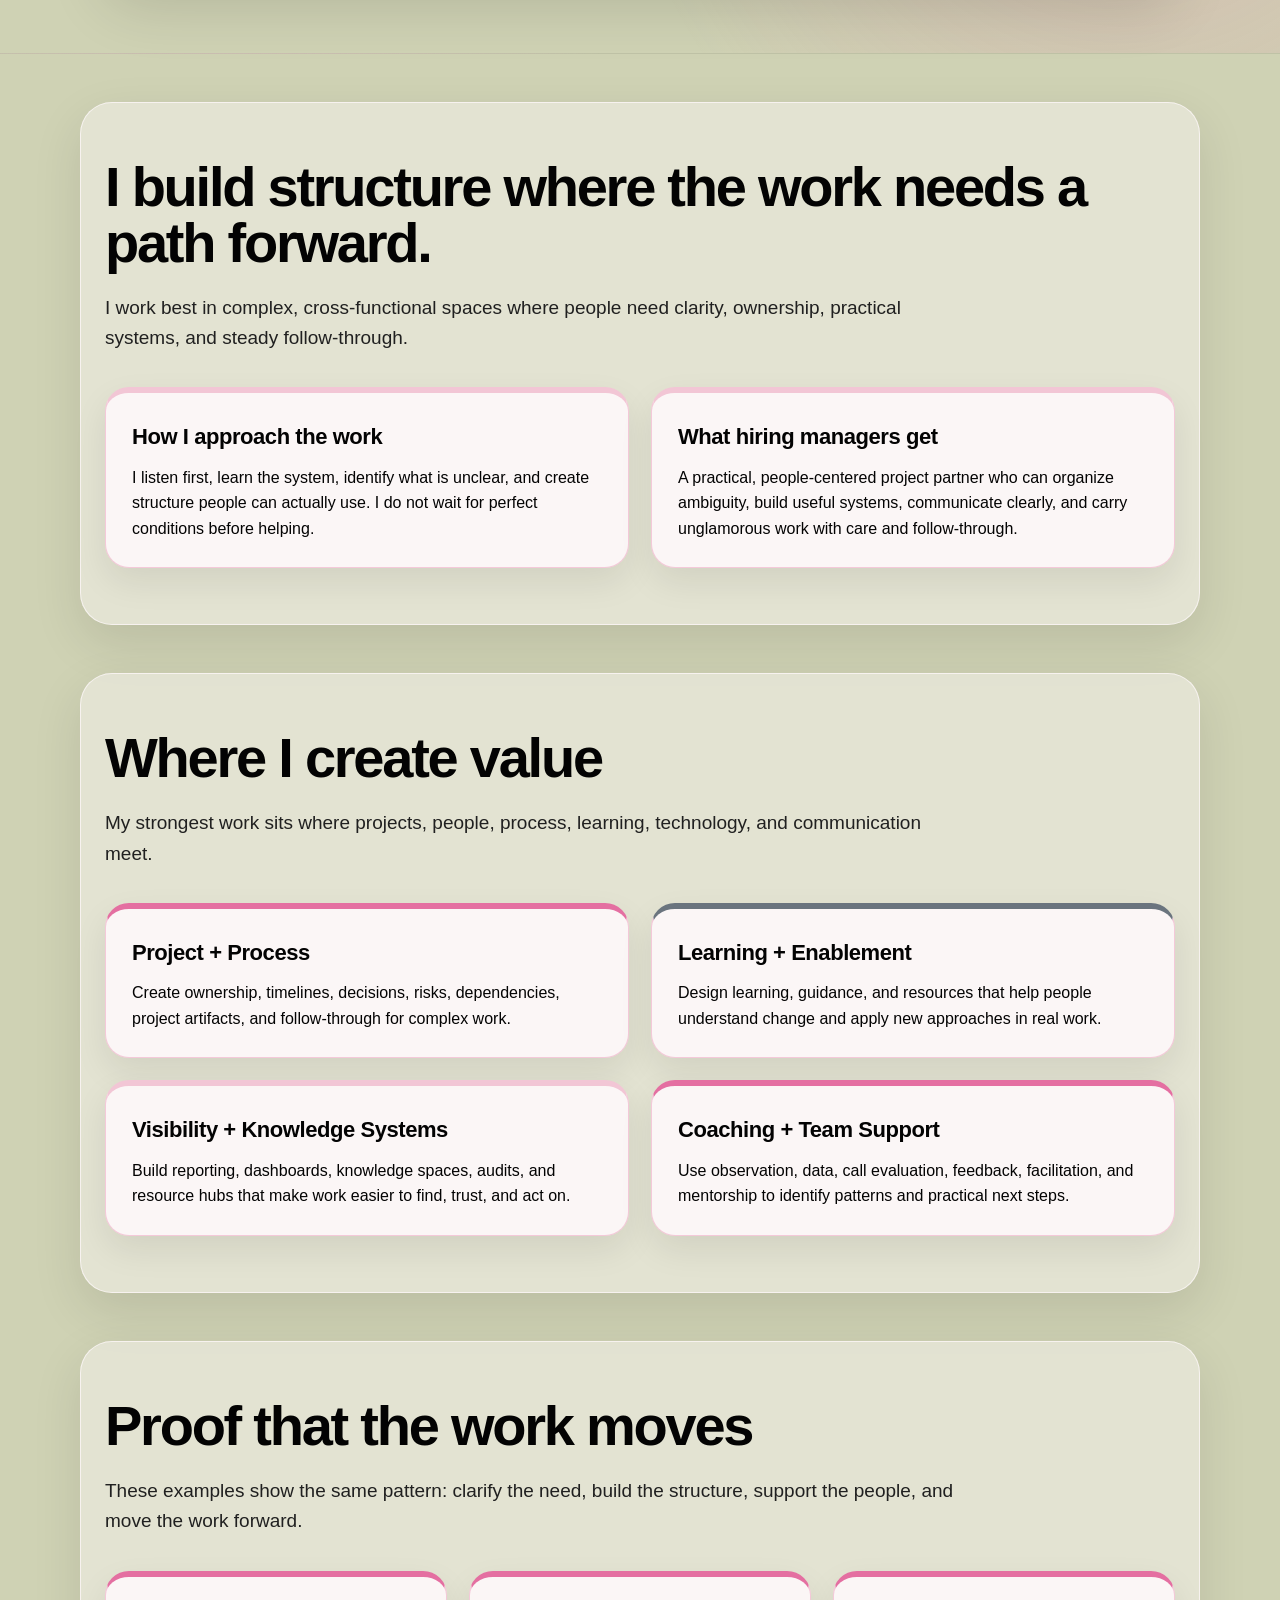
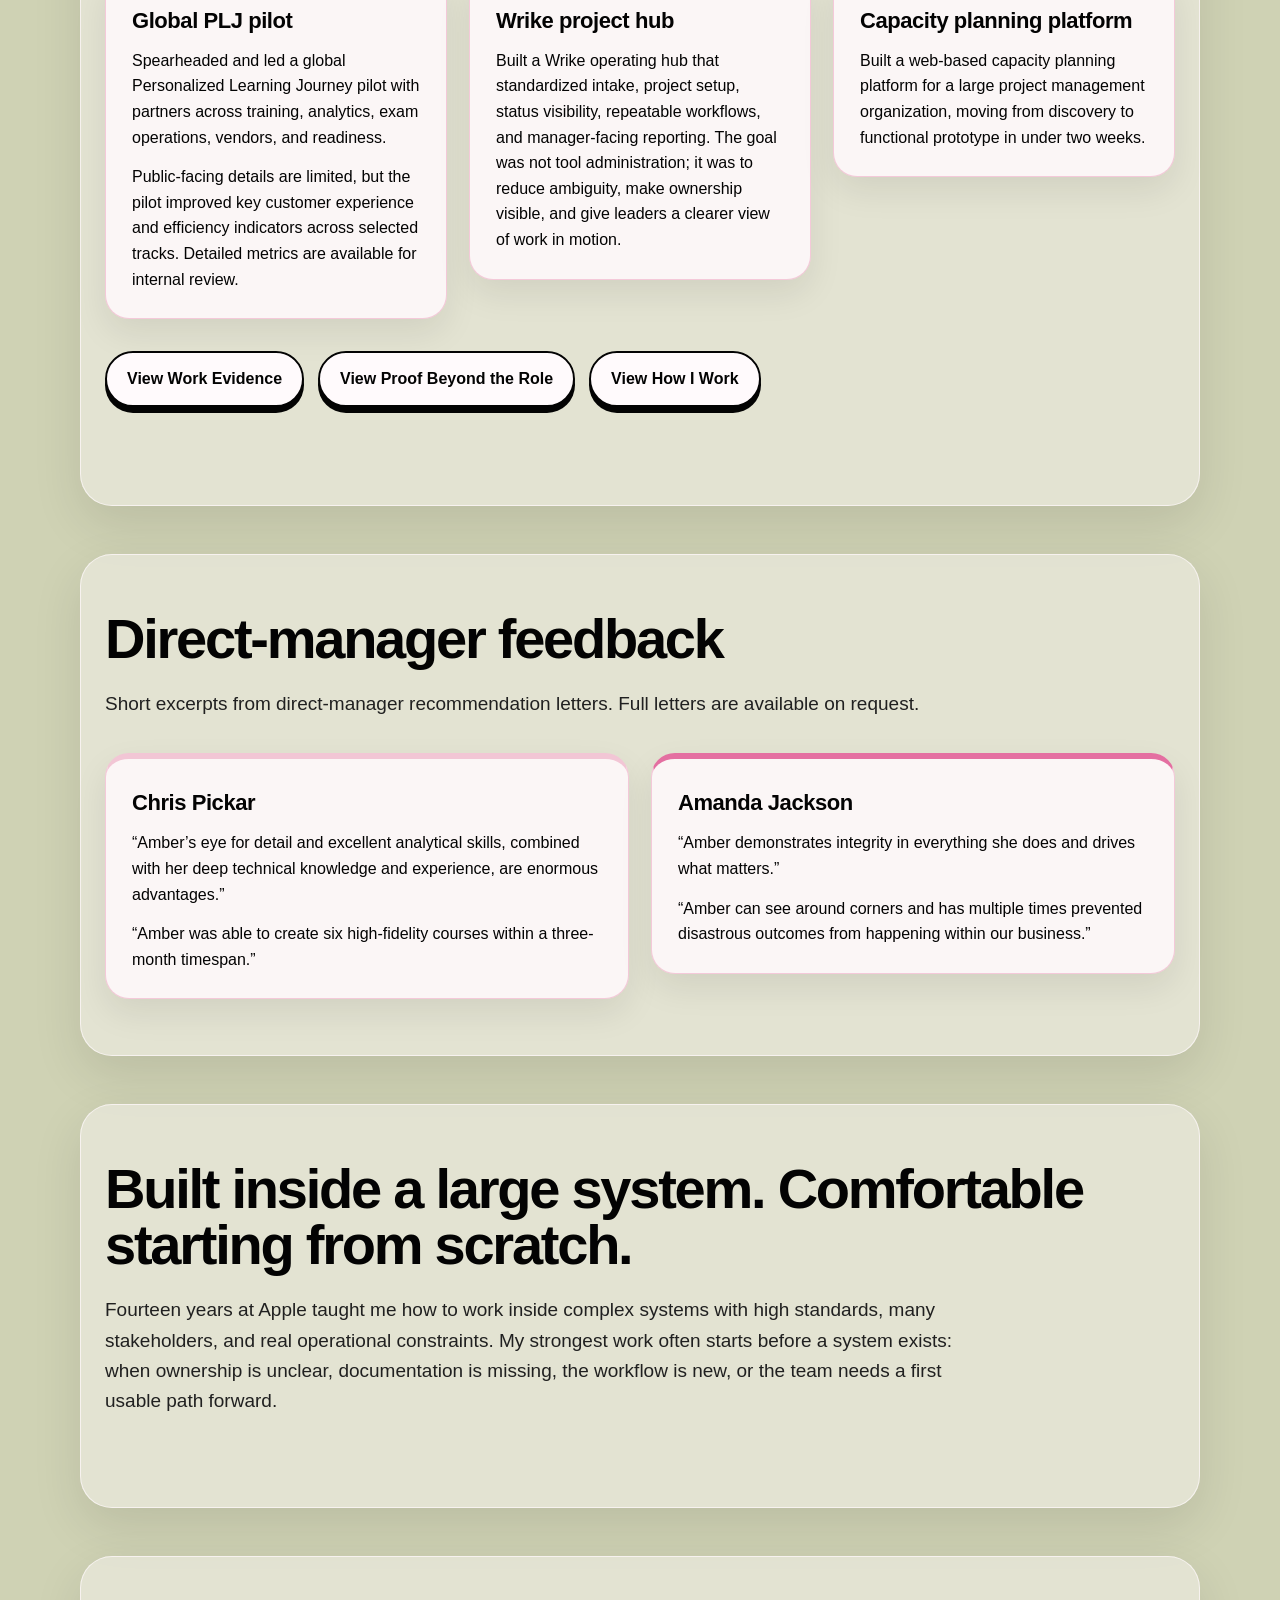
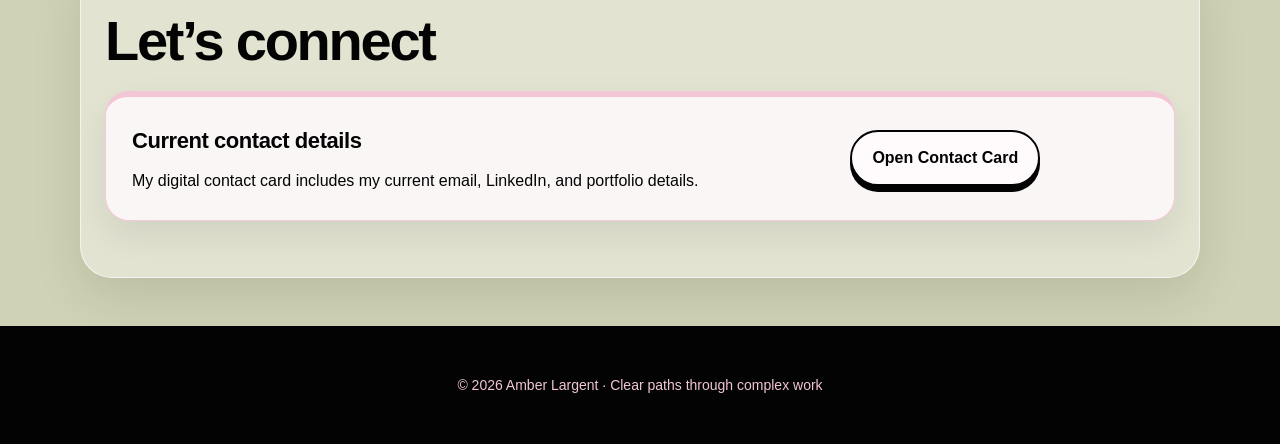
==== commit 664eca0d: "Add capacity planning case study and feedback quotes" ====
--- a/index.html
+++ b/index.html
@@ -486,6 +486,7 @@
 
         <div class="button-row">
           <a class="button" href="experience.html">View Work Evidence</a>
+        <a class="button" href="capacity-planning.html">View Capacity Case Study</a>
           <a class="button" href="learning.html">View Learning + Credentials</a>
           <a class="button" href="https://poplme.co/hash/FR1OYUIb/1/dash" target="_blank" rel="noopener noreferrer">Contact Me</a>
         </div>
@@ -574,8 +575,8 @@
         </div>
 
         <div class="card">
-          <h3>Knowledge systems</h3>
-          <p>Designed, migrated, and maintained 20-25 knowledge spaces with hundreds of pages supporting onboarding, SOPs, launch readiness, and project workspaces.</p>
+          <h3>Capacity planning platform</h3>
+          <p>Built a web-based capacity planning platform for a large project management organization, moving from discovery to functional prototype in under two weeks.</p>
         </div>
       </div>
 
@@ -588,10 +589,20 @@
 
     <section id="professional-feedback">
       <h2>Direct-manager feedback</h2>
-      <div class="quote-card">
-        <p>
-          Two direct-manager recommendation letters are available and speak to my integrity, follow-through, curiosity, problem identification, process improvement, and willingness to step into complex work. Exact excerpts can be added here once the public-safe quote text is selected.
-        </p>
+      <p class="section-intro">
+        Short excerpts from direct-manager recommendation letters. Full letters are available on request.
+      </p>
+      <div class="grid-2">
+        <div class="card neutral-card">
+          <h3>Chris Pickar</h3>
+          <p>“Amber’s eye for detail and excellent analytical skills, combined with her deep technical knowledge and experience, are enormous advantages.”</p>
+          <p>“Amber was able to create six high-fidelity courses within a three-month timespan.”</p>
+        </div>
+        <div class="card">
+          <h3>Amanda Jackson</h3>
+          <p>“Amber demonstrates integrity in everything she does and drives what matters.”</p>
+          <p>“Amber can see around corners and has multiple times prevented disastrous outcomes from happening within our business.”</p>
+        </div>
       </div>
     </section>
 
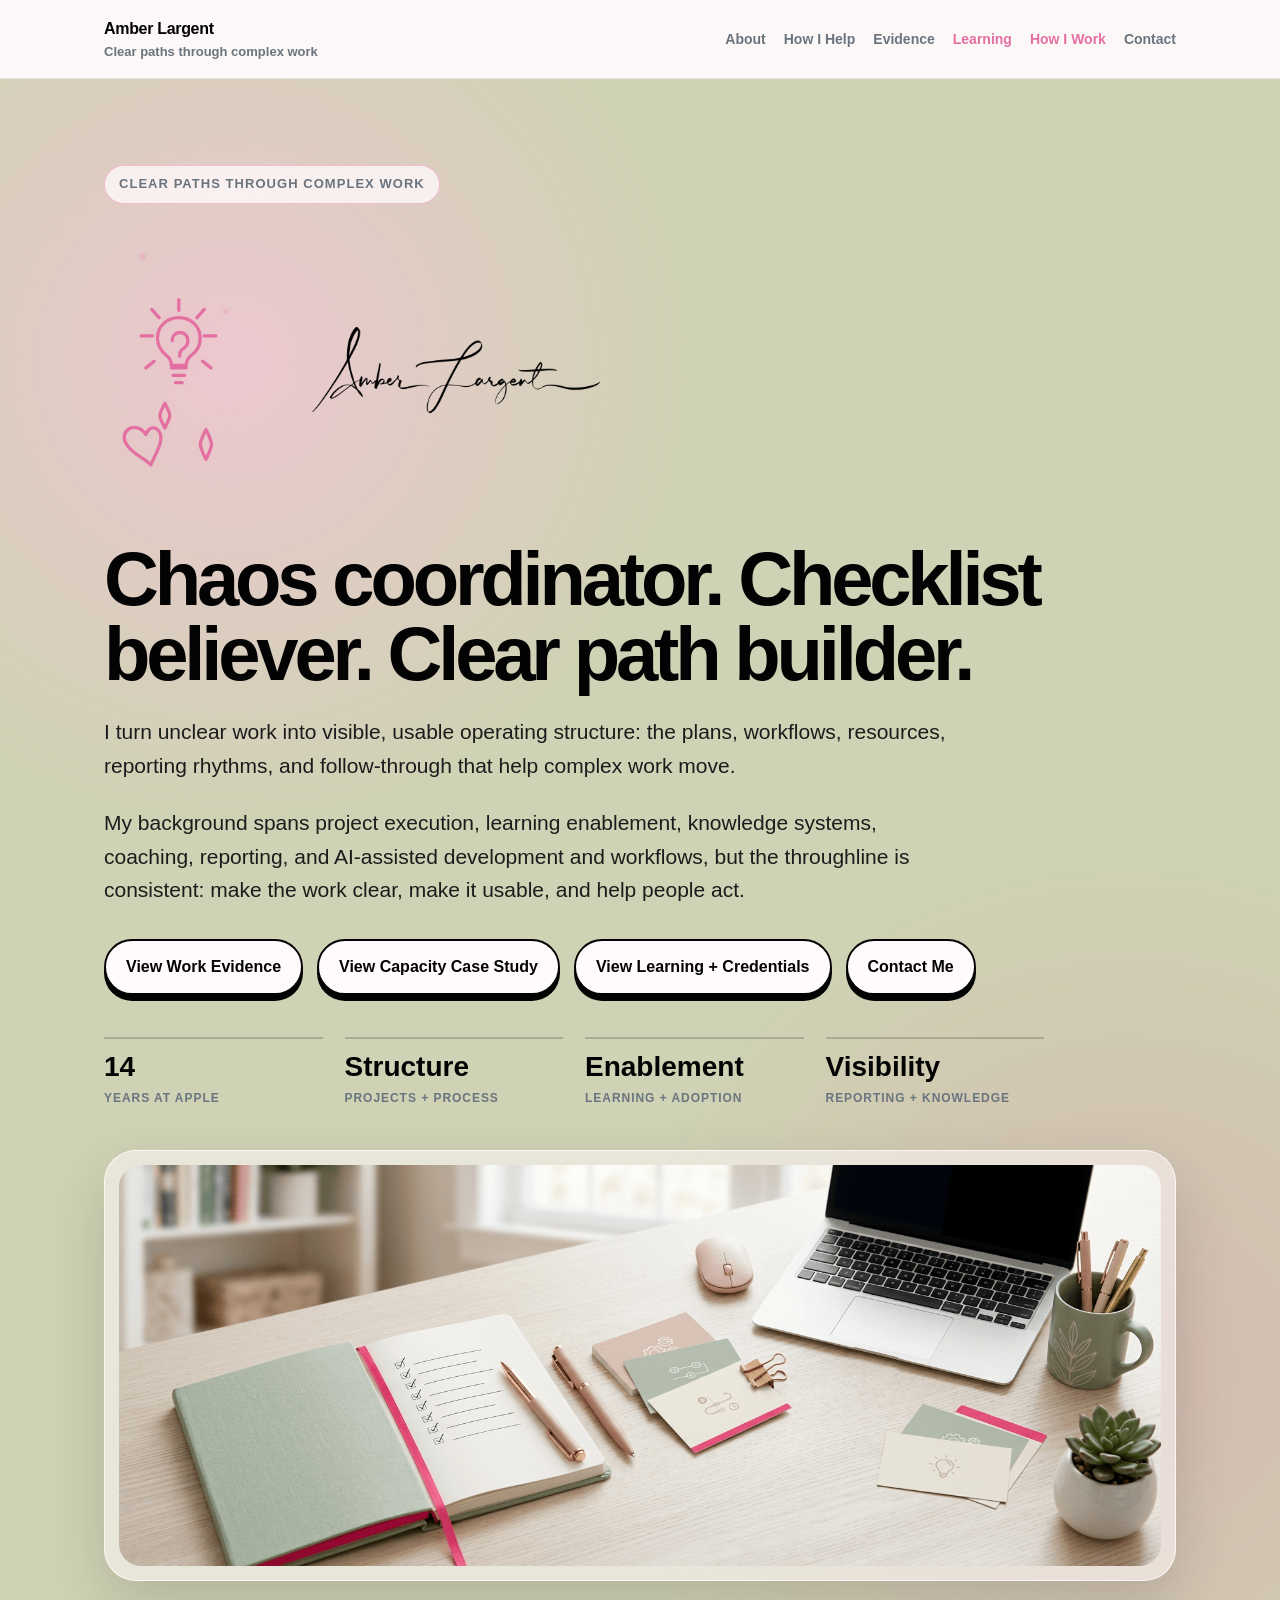
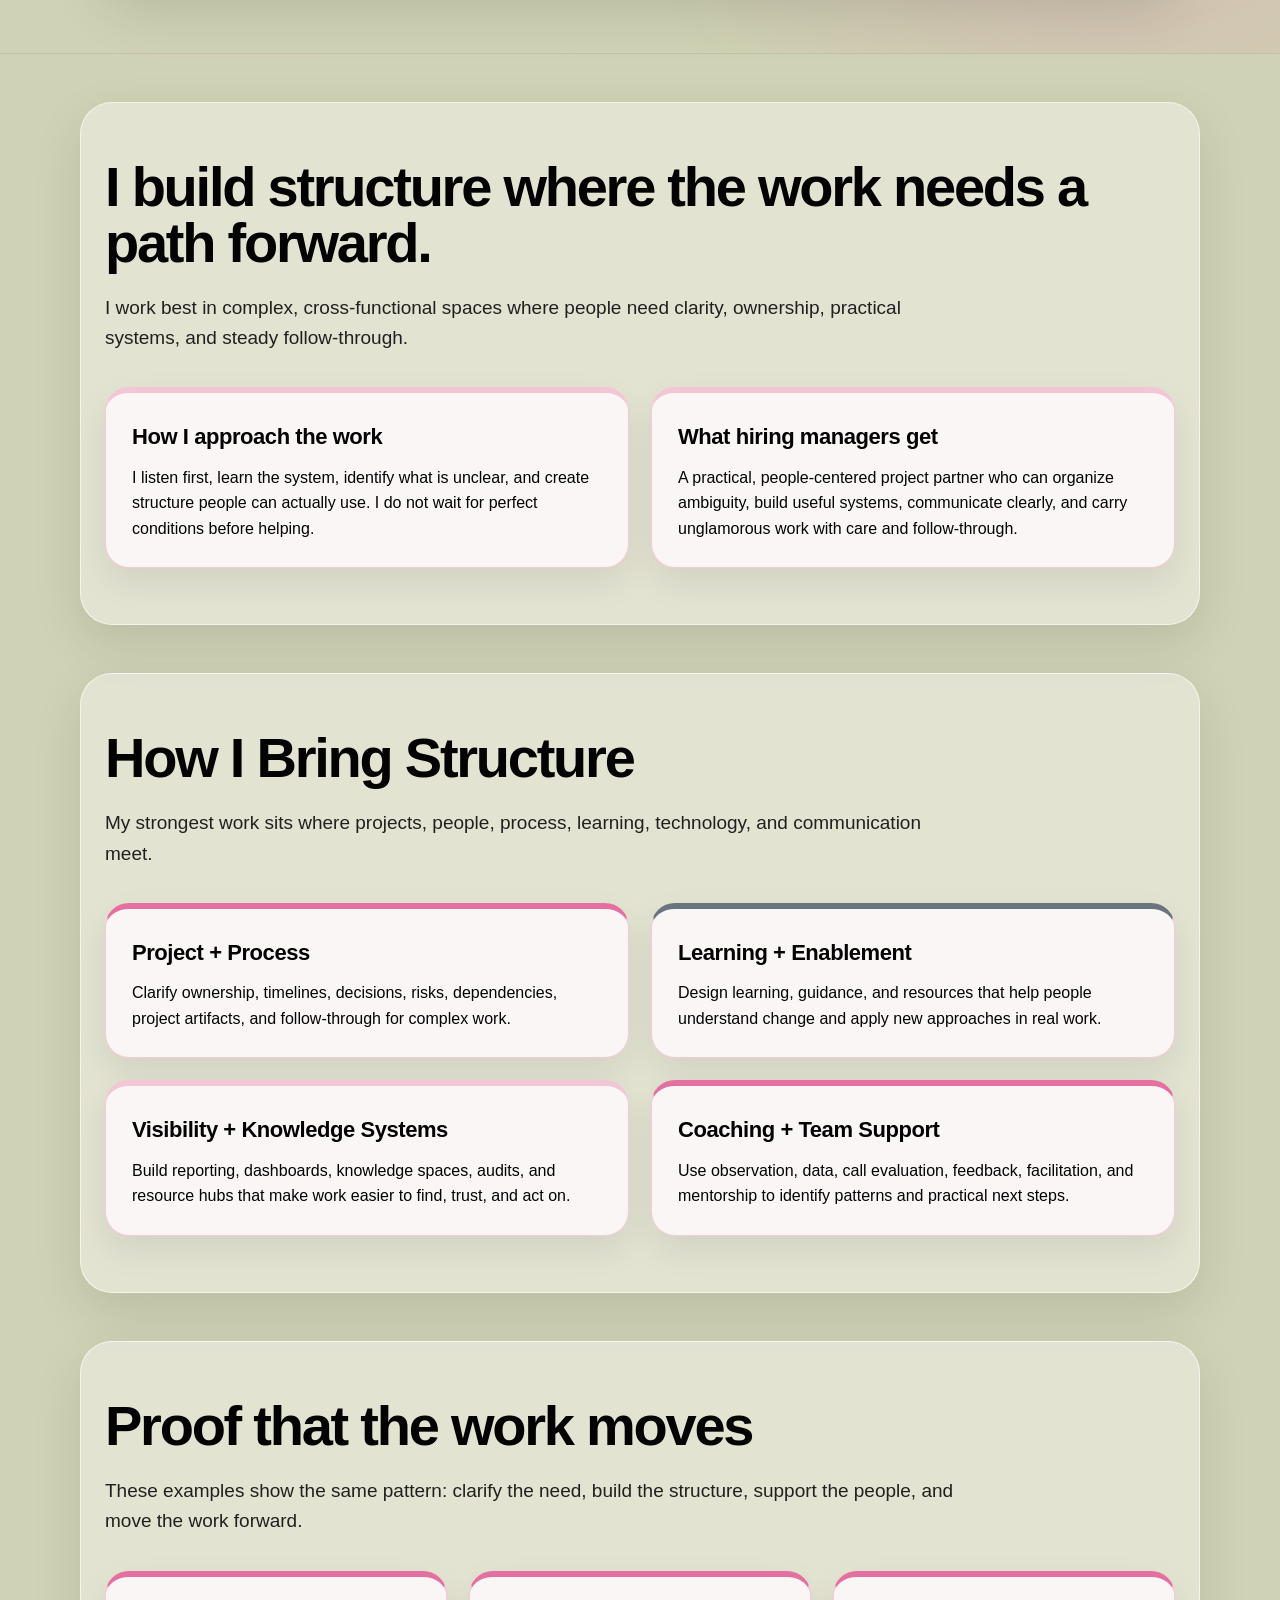
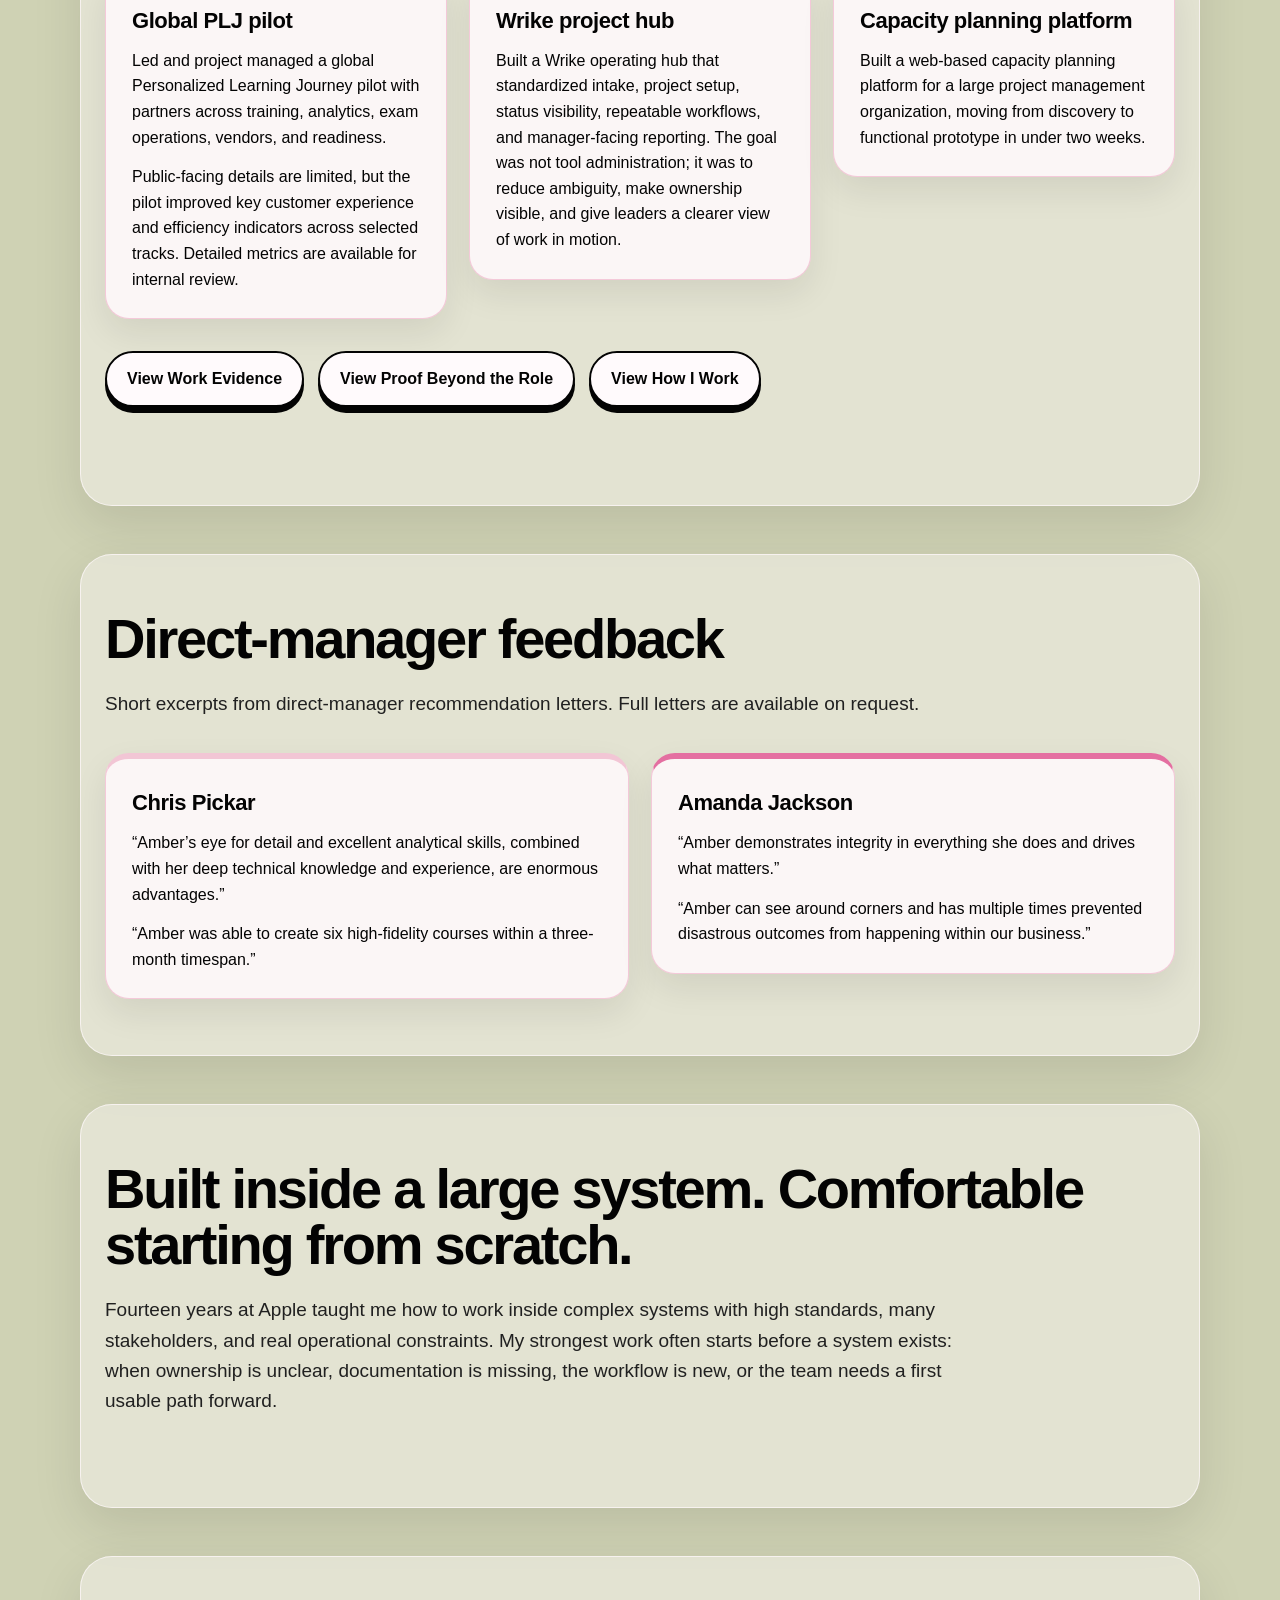
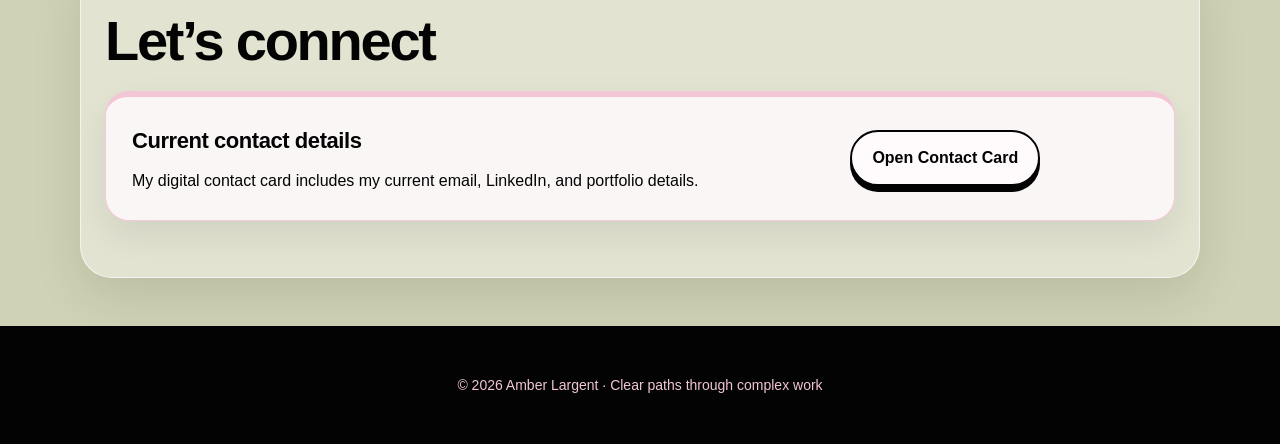
==== commit a937b001: "Polish homepage and Work Evidence language" ====
--- a/index.html
+++ b/index.html
@@ -480,13 +480,13 @@
 
         <p class="lead">
           My background spans project execution, learning enablement, knowledge systems, coaching,
-          reporting, and AI-supported workflows, but the throughline is consistent: make the work clear,
+          reporting, and AI-assisted development and workflows, but the throughline is consistent: make the work clear,
           make it usable, and help people act.
         </p>
 
         <div class="button-row">
           <a class="button" href="experience.html">View Work Evidence</a>
-        <a class="button" href="capacity-planning.html">View Capacity Case Study</a>
+          <a class="button" href="capacity-planning.html">View Capacity Case Study</a>
           <a class="button" href="learning.html">View Learning + Credentials</a>
           <a class="button" href="https://poplme.co/hash/FR1OYUIb/1/dash" target="_blank" rel="noopener noreferrer">Contact Me</a>
         </div>
@@ -531,7 +531,7 @@
     </section>
 
     <section id="value">
-      <h2>Where I create value</h2>
+      <h2>How I Bring Structure</h2>
       <p class="section-intro">
         My strongest work sits where projects, people, process, learning, technology, and communication meet.
       </p>
@@ -539,7 +539,7 @@
       <div class="grid-2">
         <div class="card">
           <h3>Project + Process</h3>
-          <p>Create ownership, timelines, decisions, risks, dependencies, project artifacts, and follow-through for complex work.</p>
+          <p>Clarify ownership, timelines, decisions, risks, dependencies, project artifacts, and follow-through for complex work.</p>
         </div>
         <div class="card id-card">
           <h3>Learning + Enablement</h3>
@@ -565,7 +565,7 @@
       <div class="grid-3">
         <div class="card">
           <h3>Global PLJ pilot</h3>
-          <p>Spearheaded and led a global Personalized Learning Journey pilot with partners across training, analytics, exam operations, vendors, and readiness.</p>
+          <p>Led and project managed a global Personalized Learning Journey pilot with partners across training, analytics, exam operations, vendors, and readiness.</p>
           <p>Public-facing details are limited, but the pilot improved key customer experience and efficiency indicators across selected tracks. Detailed metrics are available for internal review.</p>
         </div>
 
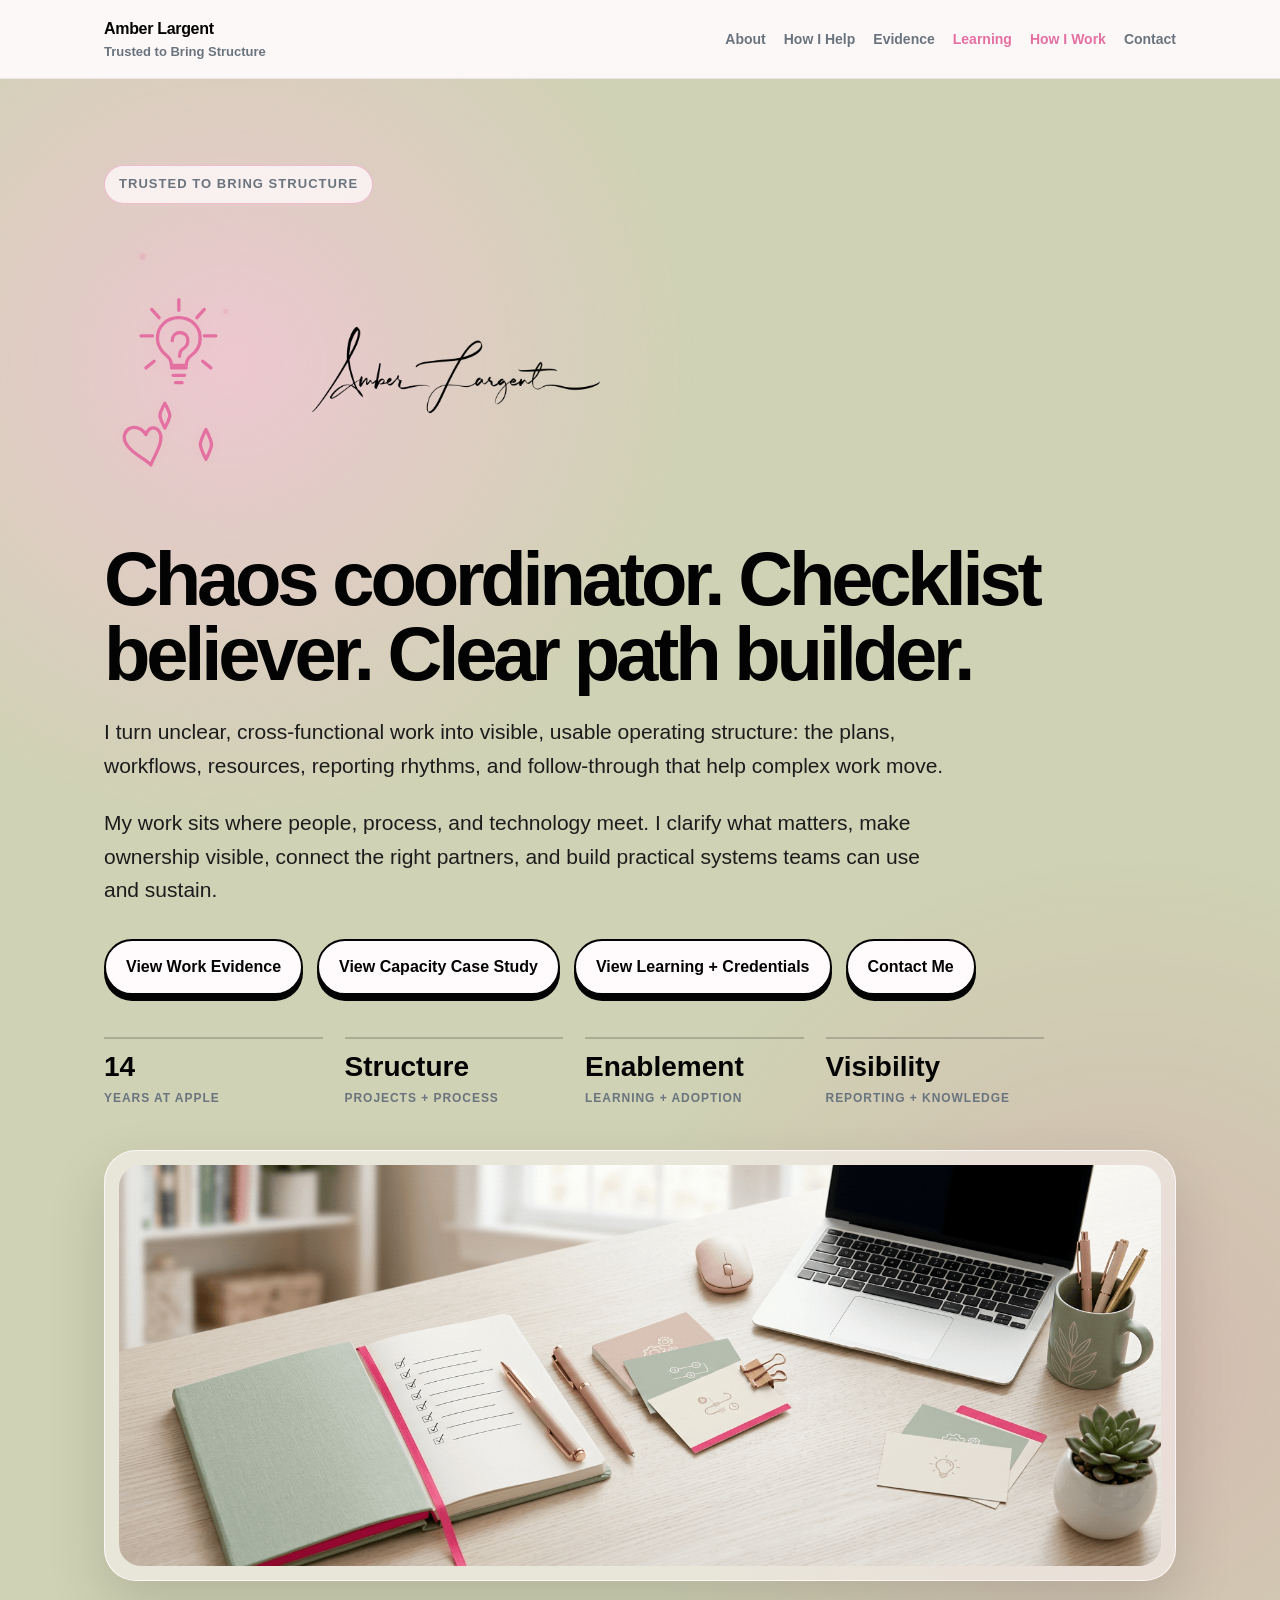
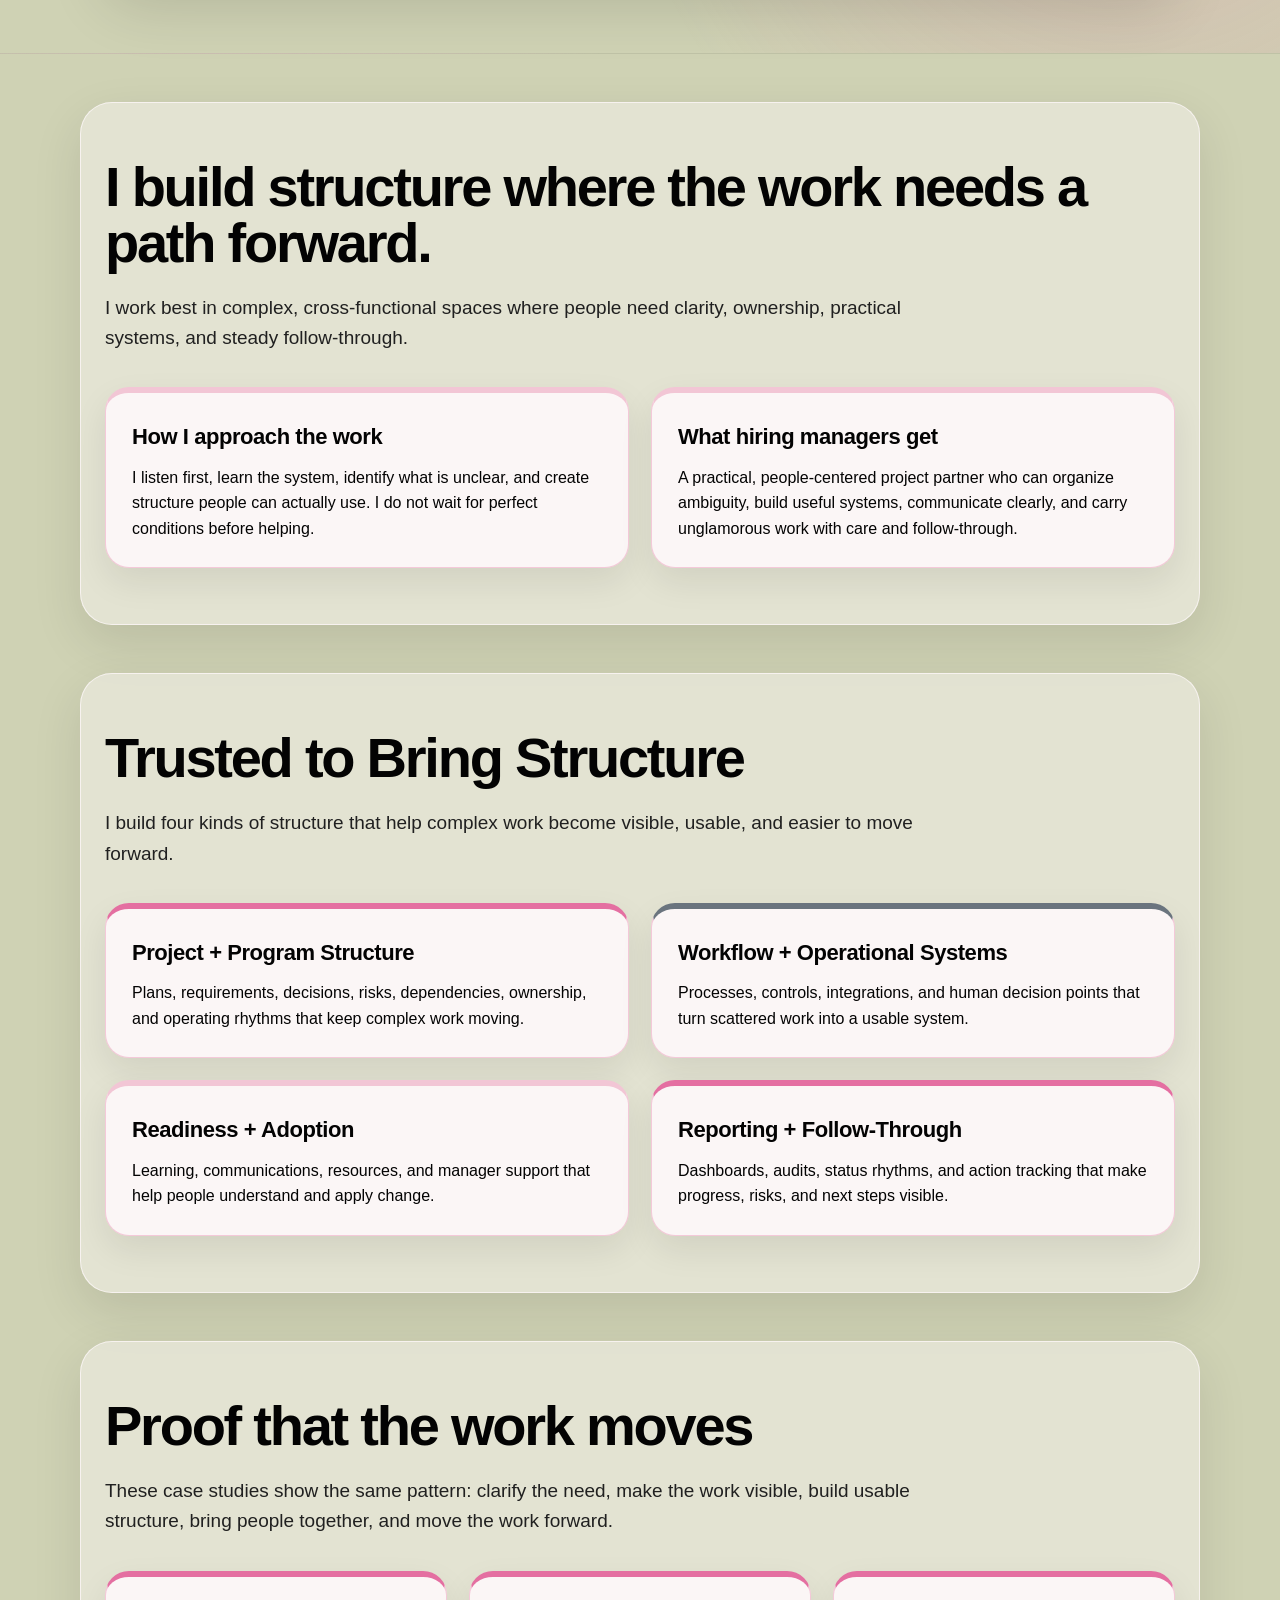
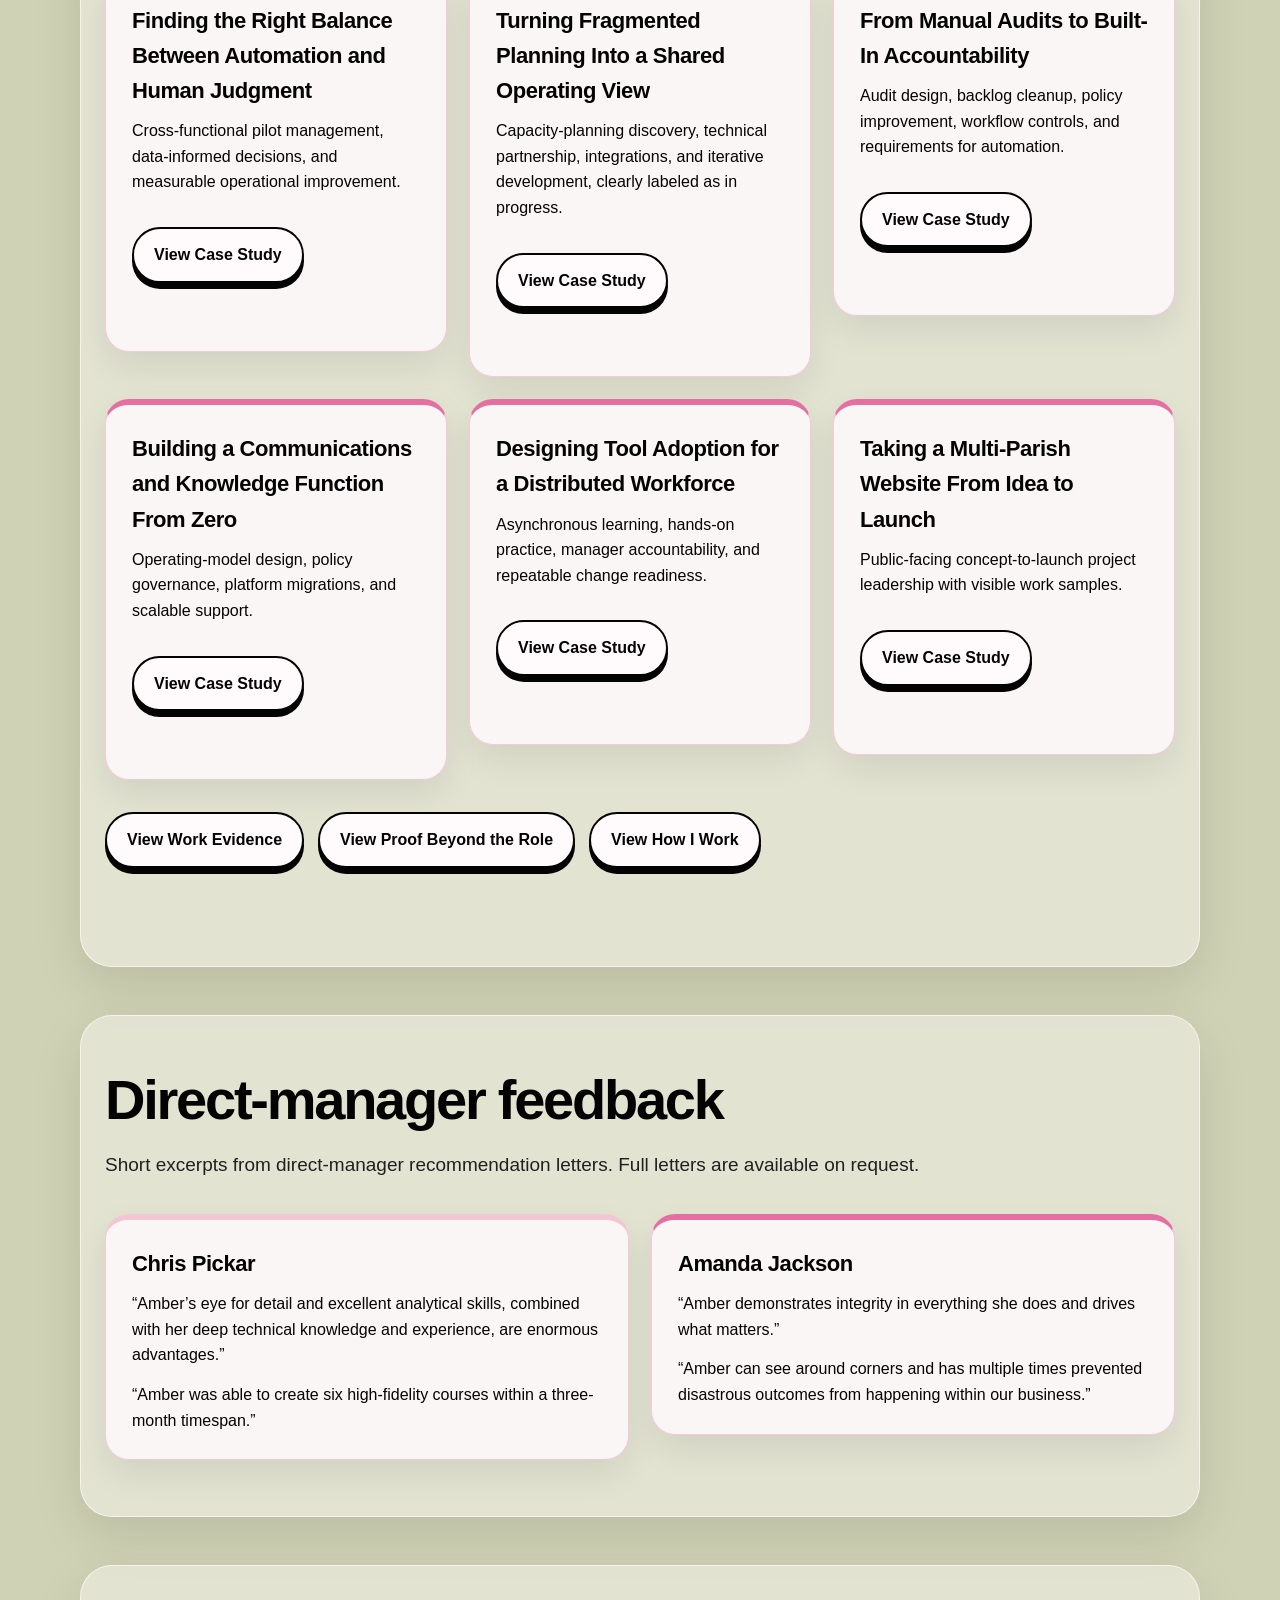
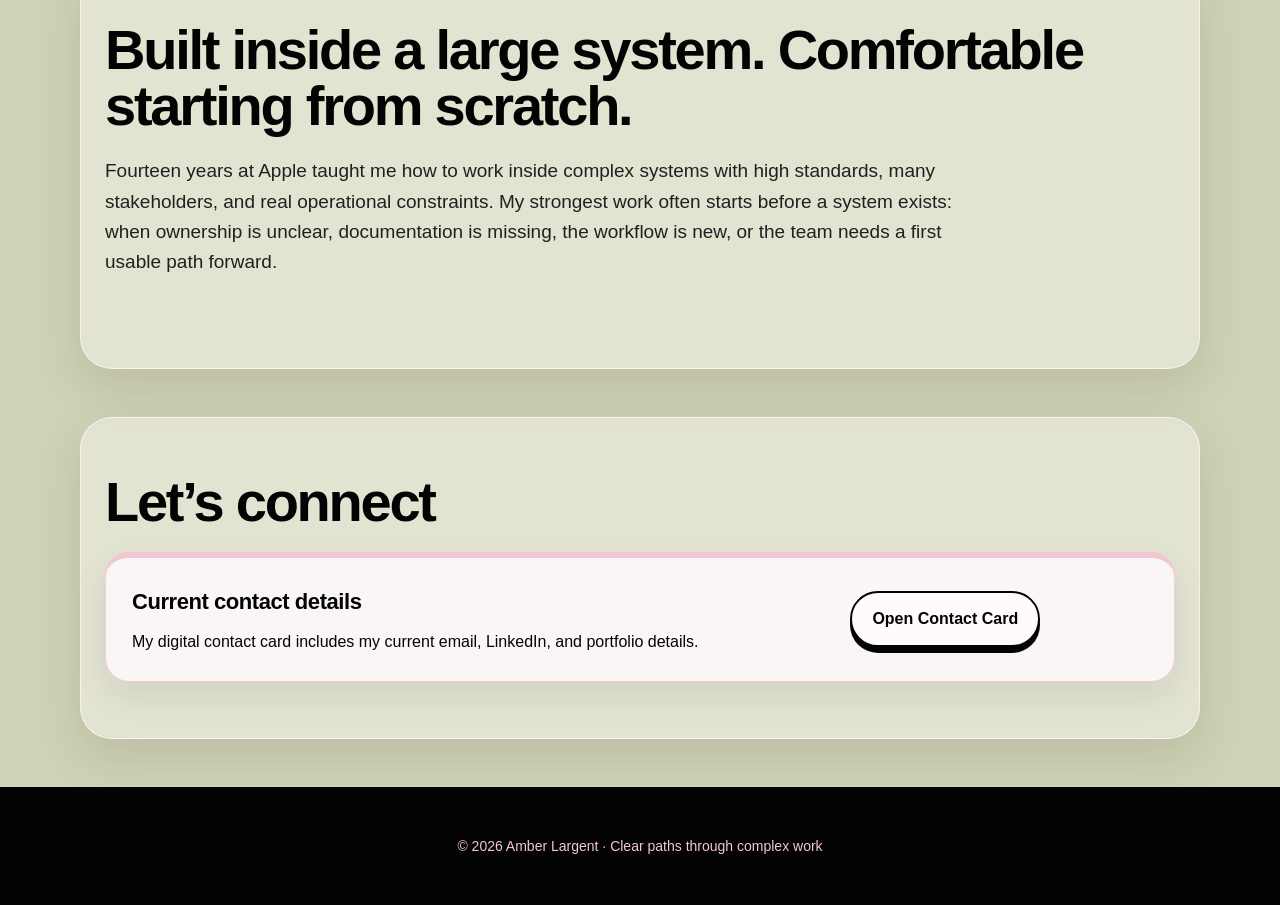
==== commit 9f5bc0d2: "Align portfolio to operating structure positioning" ====
--- a/index.html
+++ b/index.html
@@ -447,7 +447,7 @@
     <div class="nav-inner">
       <div class="brand">
         Amber Largent
-        <span>Clear paths through complex work</span>
+        <span>Trusted to Bring Structure</span>
       </div>
 
       <div class="nav-links">
@@ -464,7 +464,7 @@
   <main id="main">
     <header>
       <div class="hero">
-        <div class="eyebrow">Clear paths through complex work</div>
+        <div class="eyebrow">Trusted to Bring Structure</div>
 
         <div class="hero-signoff">
           <img class="hero-doodles" src="hero-doodles.svg" alt="" aria-hidden="true">
@@ -474,14 +474,13 @@
         <h1>Chaos coordinator. Checklist believer. Clear path builder.</h1>
 
         <p class="lead">
-          I turn unclear work into visible, usable operating structure: the plans, workflows,
-          resources, reporting rhythms, and follow-through that help complex work move.
+          I turn unclear, cross-functional work into visible, usable operating structure: the plans,
+          workflows, resources, reporting rhythms, and follow-through that help complex work move.
         </p>
 
         <p class="lead">
-          My background spans project execution, learning enablement, knowledge systems, coaching,
-          reporting, and AI-assisted development and workflows, but the throughline is consistent: make the work clear,
-          make it usable, and help people act.
+          My work sits where people, process, and technology meet. I clarify what matters,
+          make ownership visible, connect the right partners, and build practical systems teams can use and sustain.
         </p>
 
         <div class="button-row">
@@ -530,56 +529,57 @@
       </div>
     </section>
 
-    <section id="value">
-      <h2>How I Bring Structure</h2>
-      <p class="section-intro">
-        My strongest work sits where projects, people, process, learning, technology, and communication meet.
-      </p>
-
+        <section id="value">
+      <h2>Trusted to Bring Structure</h2>
+      <p class="section-intro">I build four kinds of structure that help complex work become visible, usable, and easier to move forward.</p>
       <div class="grid-2">
-        <div class="card">
-          <h3>Project + Process</h3>
-          <p>Clarify ownership, timelines, decisions, risks, dependencies, project artifacts, and follow-through for complex work.</p>
-        </div>
-        <div class="card id-card">
-          <h3>Learning + Enablement</h3>
-          <p>Design learning, guidance, and resources that help people understand change and apply new approaches in real work.</p>
-        </div>
-        <div class="card neutral-card">
-          <h3>Visibility + Knowledge Systems</h3>
-          <p>Build reporting, dashboards, knowledge spaces, audits, and resource hubs that make work easier to find, trust, and act on.</p>
-        </div>
-        <div class="card">
-          <h3>Coaching + Team Support</h3>
-          <p>Use observation, data, call evaluation, feedback, facilitation, and mentorship to identify patterns and practical next steps.</p>
-        </div>
+        <div class="card"><h3>Project + Program Structure</h3><p>Plans, requirements, decisions, risks, dependencies, ownership, and operating rhythms that keep complex work moving.</p></div>
+        <div class="card id-card"><h3>Workflow + Operational Systems</h3><p>Processes, controls, integrations, and human decision points that turn scattered work into a usable system.</p></div>
+        <div class="card neutral-card"><h3>Readiness + Adoption</h3><p>Learning, communications, resources, and manager support that help people understand and apply change.</p></div>
+        <div class="card"><h3>Reporting + Follow-Through</h3><p>Dashboards, audits, status rhythms, and action tracking that make progress, risks, and next steps visible.</p></div>
       </div>
     </section>
 
-    <section id="evidence">
+        <section id="evidence">
       <h2>Proof that the work moves</h2>
-      <p class="section-intro">
-        These examples show the same pattern: clarify the need, build the structure, support the people, and move the work forward.
-      </p>
-
+      <p class="section-intro">These case studies show the same pattern: clarify the need, make the work visible, build usable structure, bring people together, and move the work forward.</p>
       <div class="grid-3">
         <div class="card">
-          <h3>Global PLJ pilot</h3>
-          <p>Led and project managed a global Personalized Learning Journey pilot with partners across training, analytics, exam operations, vendors, and readiness.</p>
-          <p>Public-facing details are limited, but the pilot improved key customer experience and efficiency indicators across selected tracks. Detailed metrics are available for internal review.</p>
+          <h3>Finding the Right Balance Between Automation and Human Judgment</h3>
+          <p>Cross-functional pilot management, data-informed decisions, and measurable operational improvement.</p>
+          <div class="button-row"><a class="button" href="plj-pilot.html">View Case Study</a></div>
         </div>
 
         <div class="card">
-          <h3>Wrike project hub</h3>
-          <p>Built a Wrike operating hub that standardized intake, project setup, status visibility, repeatable workflows, and manager-facing reporting. The goal was not tool administration; it was to reduce ambiguity, make ownership visible, and give leaders a clearer view of work in motion.</p>
+          <h3>Turning Fragmented Planning Into a Shared Operating View</h3>
+          <p>Capacity-planning discovery, technical partnership, integrations, and iterative development, clearly labeled as in progress.</p>
+          <div class="button-row"><a class="button" href="capacity-planning.html">View Case Study</a></div>
         </div>
 
         <div class="card">
-          <h3>Capacity planning platform</h3>
-          <p>Built a web-based capacity planning platform for a large project management organization, moving from discovery to functional prototype in under two weeks.</p>
-        </div>
-      </div>
-
+          <h3>From Manual Audits to Built-In Accountability</h3>
+          <p>Audit design, backlog cleanup, policy improvement, workflow controls, and requirements for automation.</p>
+          <div class="button-row"><a class="button" href="sonar-audit.html">View Case Study</a></div>
+        </div>
+
+        <div class="card">
+          <h3>Building a Communications and Knowledge Function From Zero</h3>
+          <p>Operating-model design, policy governance, platform migrations, and scalable support.</p>
+          <div class="button-row"><a class="button" href="communications-knowledge.html">View Case Study</a></div>
+        </div>
+
+        <div class="card">
+          <h3>Designing Tool Adoption for a Distributed Workforce</h3>
+          <p>Asynchronous learning, hands-on practice, manager accountability, and repeatable change readiness.</p>
+          <div class="button-row"><a class="button" href="discovery-series.html">View Case Study</a></div>
+        </div>
+
+        <div class="card">
+          <h3>Taking a Multi-Parish Website From Idea to Launch</h3>
+          <p>Public-facing concept-to-launch project leadership with visible work samples.</p>
+          <div class="button-row"><a class="button" href="triparish.html">View Case Study</a></div>
+        </div>
+      </div>
       <div class="button-row">
         <a class="button" href="experience.html">View Work Evidence</a>
         <a class="button" href="samples.html">View Proof Beyond the Role</a>
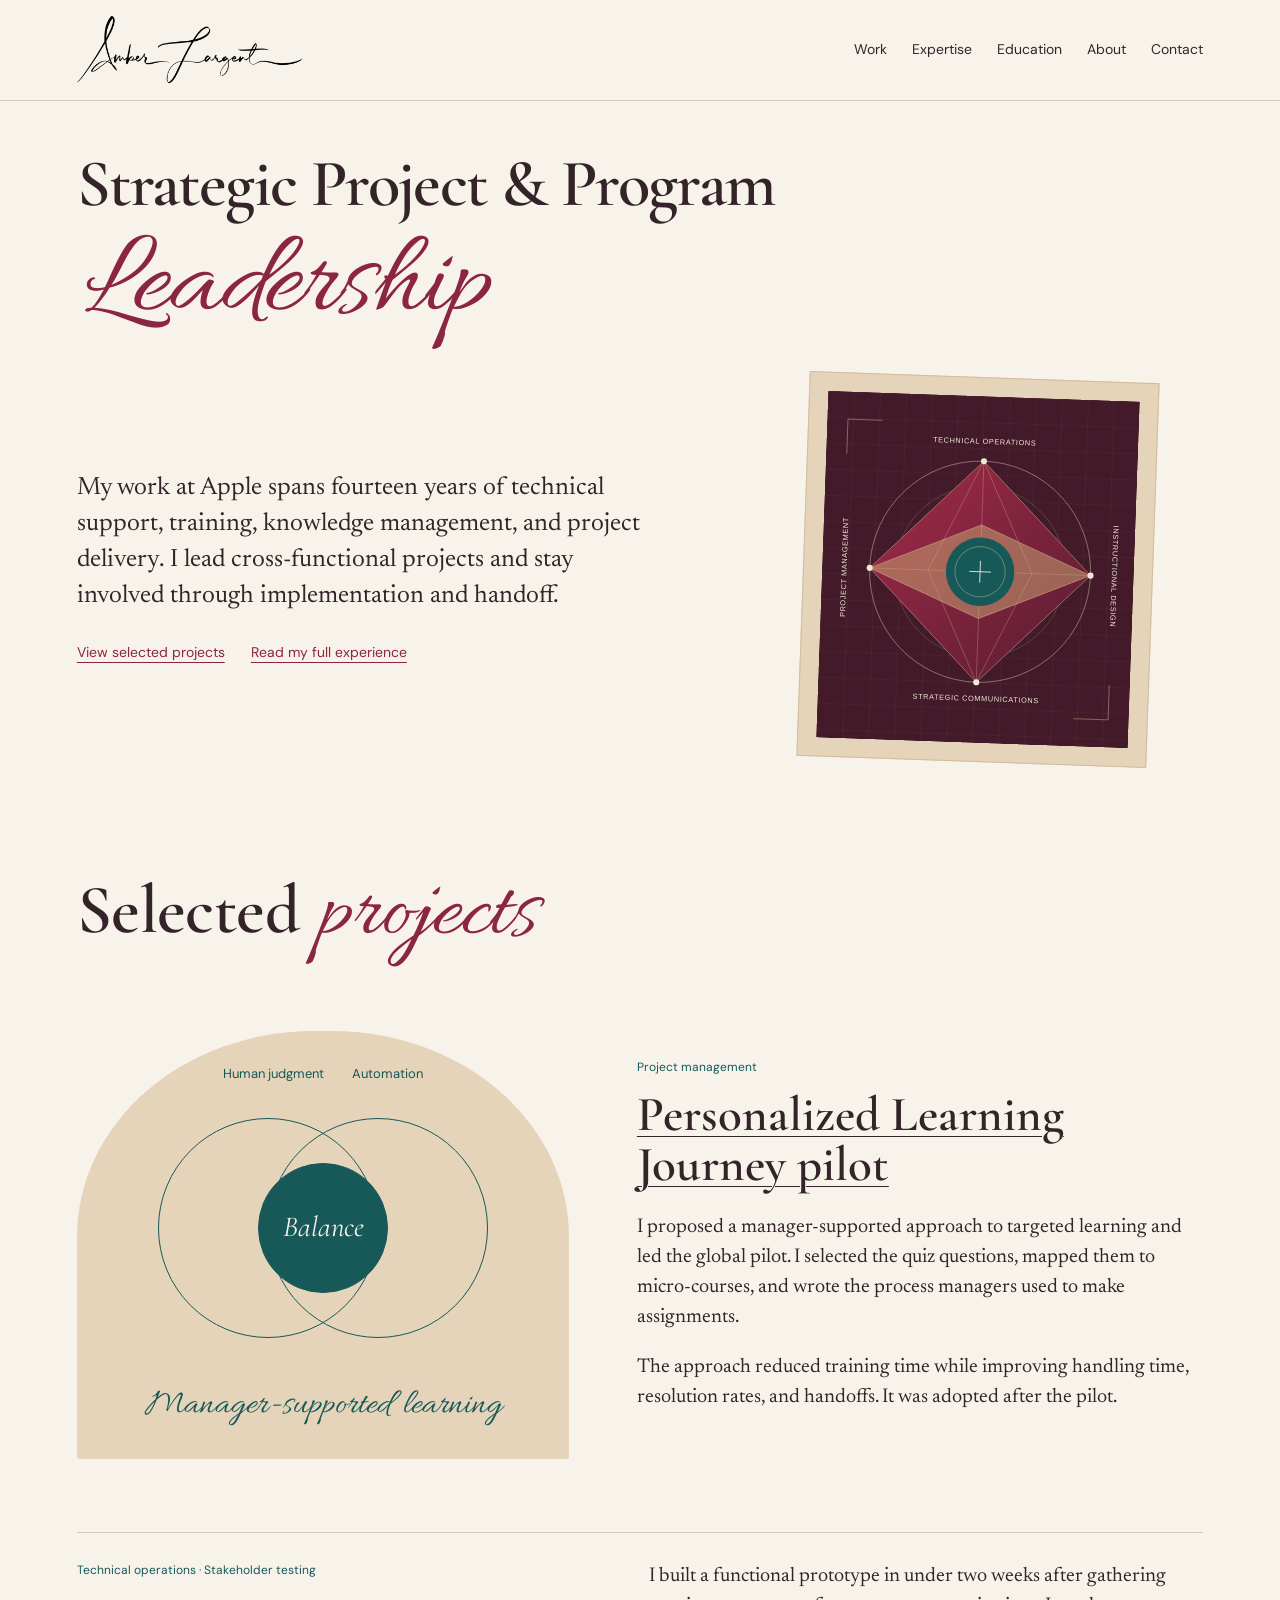
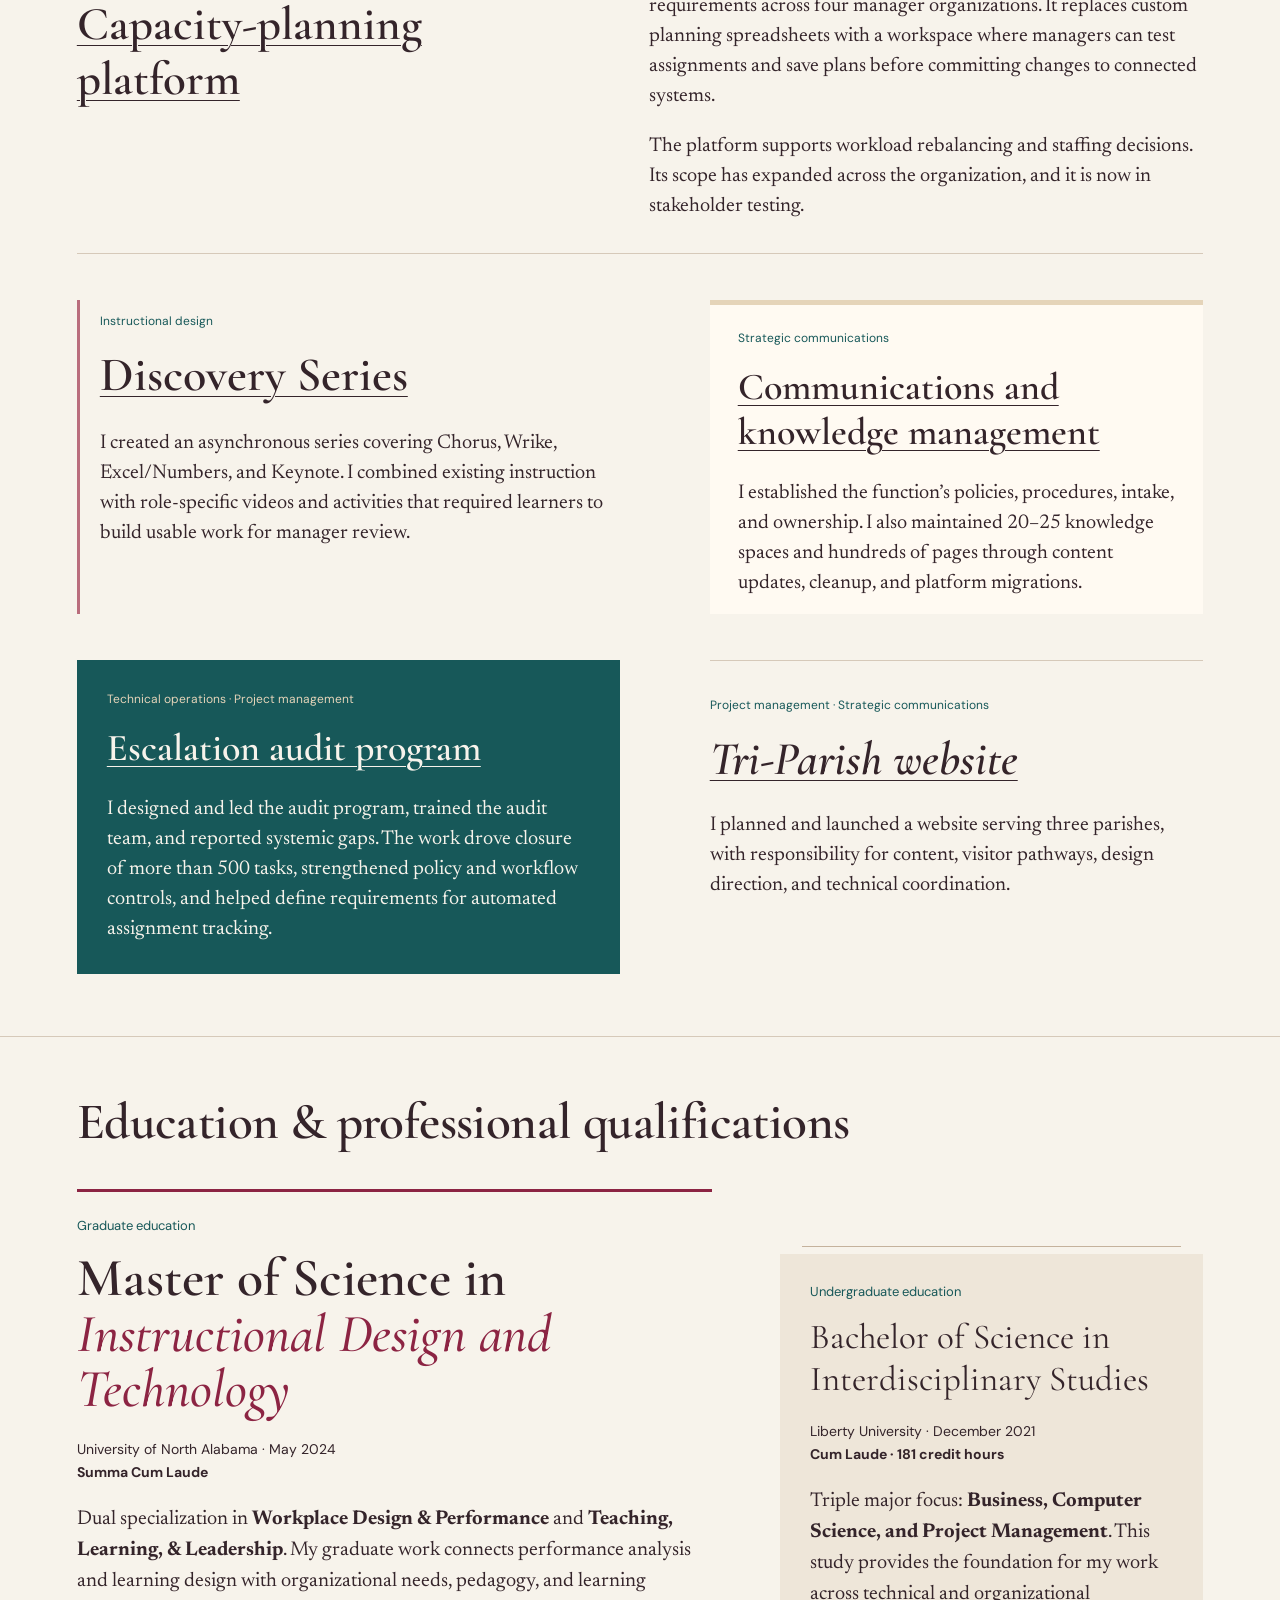
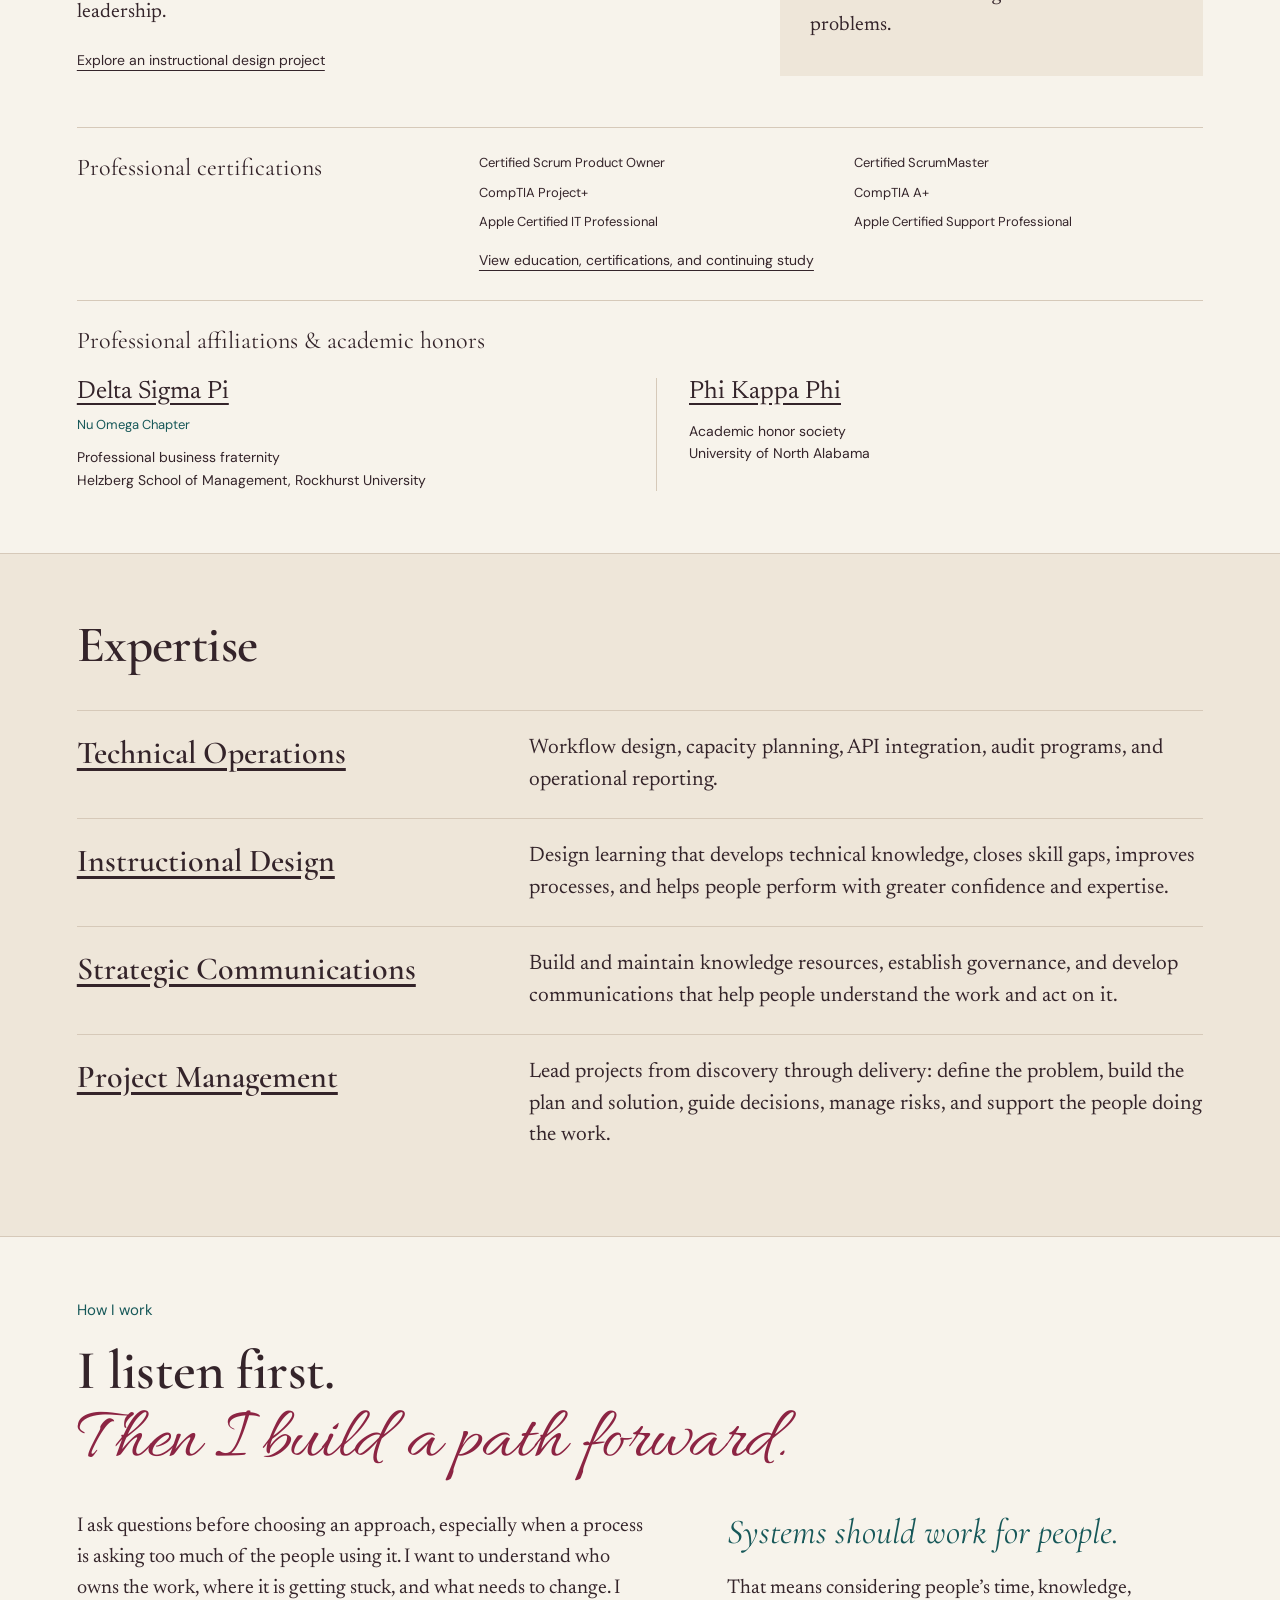
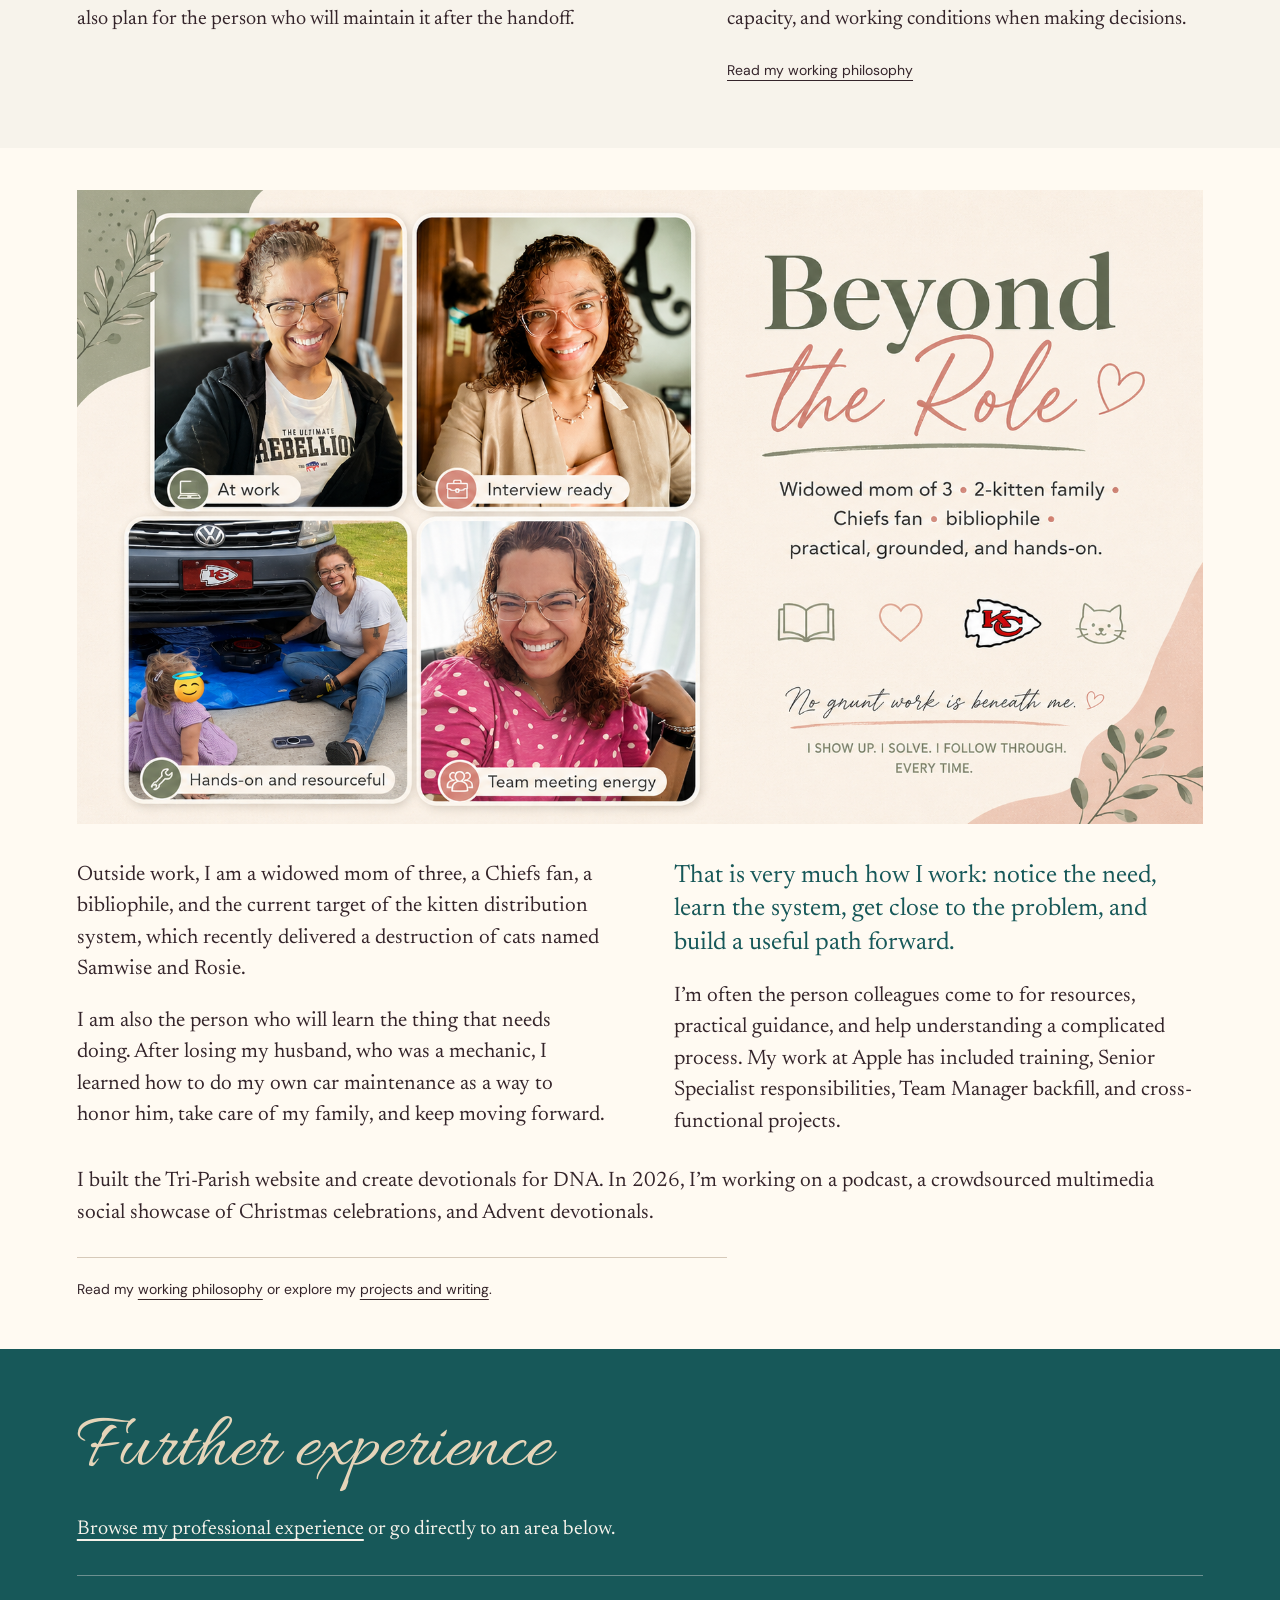
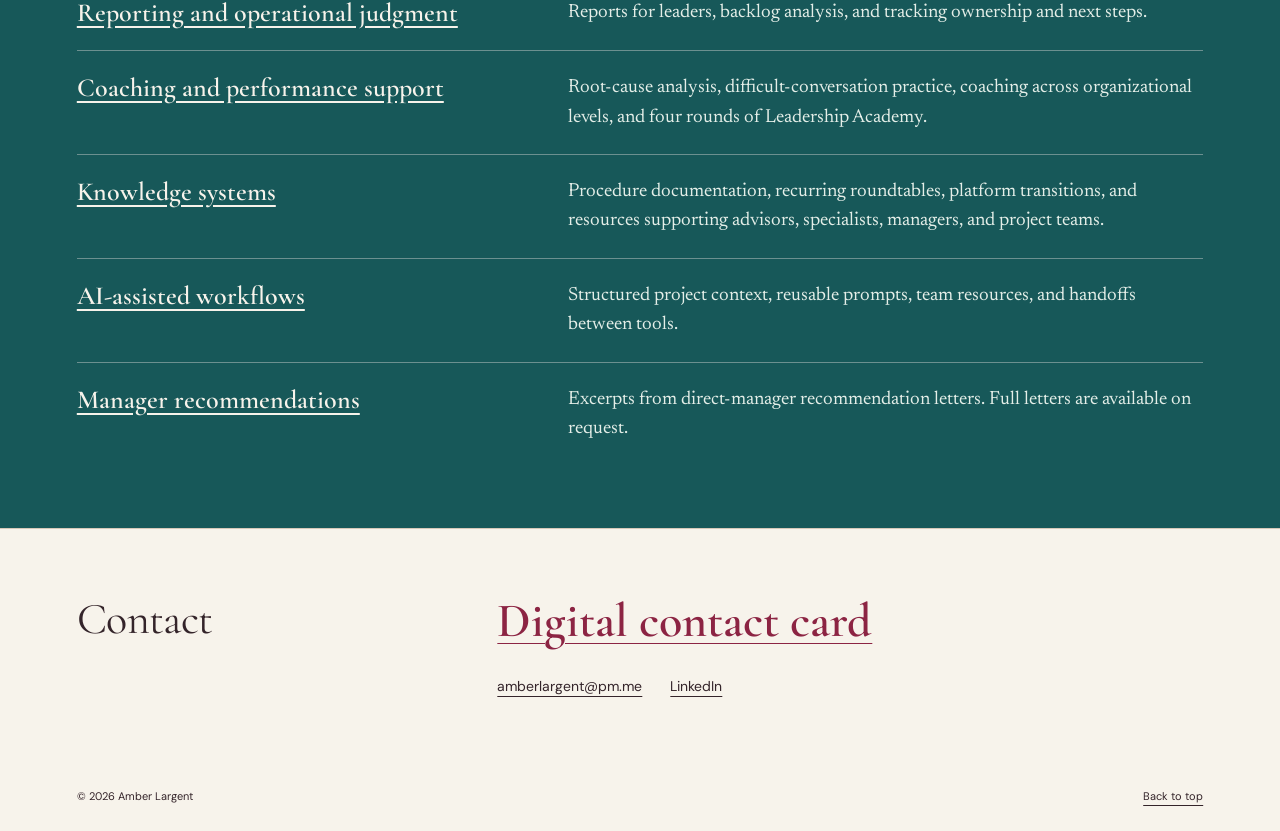
==== commit daa263e2: "Publish Ruby Editorial portfolio with verified project stories" ====
--- a/index.html
+++ b/index.html
@@ -1,636 +1,22 @@
-<!DOCTYPE html>
-<html lang="en">
-<head>
-  <meta charset="UTF-8" />
-  <meta name="viewport" content="width=device-width, initial-scale=1.0" />
+<!doctype html><html lang="en"><head><meta charset="utf-8"><meta name="viewport" content="width=device-width, initial-scale=1"><meta name="description" content="Amber Largent leads cross-functional projects across technical operations, instructional design, and communications. Explore her decisions, work, and qualifications."><title>Strategic Project & Program Leadership | Amber Largent</title><link rel="stylesheet" href="assets/editorial.css"><link rel="stylesheet" href="assets/home-editorial.css"><link rel="stylesheet" href="assets/editorial-refinement.css"><link rel="canonical" href="https://amberlargent.me/"><meta property="og:type" content="website"><meta property="og:title" content="Strategic Project & Program Leadership | Amber Largent"><meta property="og:description" content="Amber Largent leads cross-functional projects across technical operations, instructional design, and communications. Explore her decisions, work, and qualifications."><meta property="og:url" content="https://amberlargent.me/"><meta property="og:image" content="https://amberlargent.me/assets/beyond-role-collage.png"><meta property="og:image:alt" content="Amber Largent: Beyond the Role"><meta name="twitter:card" content="summary_large_image"></head><body class="editorial-home"><a class="skip" href="#main">Skip to content</a>
+<header class="masthead"><div class="wrap nav"><a class="brand" href="index.html" aria-label="Amber Largent home"><img src="assets/signature-black.png" alt="Amber Largent signature" width="2048" height="1365"></a><nav aria-label="Main navigation"><a href="index.html#work">Work</a><a href="index.html#expertise">Expertise</a><a href="index.html#education">Education</a><a href="index.html#about">About</a><a href="index.html#contact">Contact</a></nav></div></header><main id="main">
+<section class="wrap hero"><div class="hero-heading"><h1><span class="headline-first">Strategic Project &amp; Program</span> <em>Leadership</em></h1></div><div class="hero-grid"><div><p class="intro">My work at Apple spans fourteen years of technical support, training, knowledge management, and project delivery. I lead cross-functional projects and stay involved through implementation and handoff.</p><p class="hero-links"><a href="#work">View selected projects</a><a href="experience.html">Read my full experience</a></p></div><figure class="hero-art"><img src="assets/convergence.svg" width="720" height="800" alt="Technical Operations, Instructional Design, Strategic Communications, and Project Management connect around a shared center."></figure></div></section>
 
-  <title>Amber Largent | Clear Paths Through Complex Work</title>
+<section class="section wrap" id="work"><div class="section-head"><h2>Selected <em>projects</em></h2></div>
+<article class="lead-project"><div class="lead-project-copy"><p class="project-context">Project management</p><h3><a href="automation-and-judgment.html">Personalized Learning Journey pilot</a></h3><p>I proposed a manager-supported approach to targeted learning and led the global pilot. I selected the quiz questions, mapped them to micro-courses, and wrote the process managers used to make assignments.</p><p>The approach reduced training time while improving handling time, resolution rates, and handoffs. It was adopted after the pilot.</p></div><figure class="pilot-art"><div class="art-caption"><span>Human judgment</span><span>Automation</span></div><div class="orbital" aria-hidden="true"><div class="orbit"></div><div class="orbit"></div><div class="orbit">Balance</div></div><figcaption>Manager-supported learning</figcaption></figure></article>
+<div class="project-list">
+<article><div><p class="project-context">Technical operations · Stakeholder testing</p><h3><a href="capacity-planning.html">Capacity-planning platform</a></h3></div><div><p>I built a functional prototype in under two weeks after gathering requirements across four manager organizations. It replaces custom planning spreadsheets with a workspace where managers can test assignments and save plans before committing changes to connected systems.</p><p>The platform supports workload rebalancing and staffing decisions. Its scope has expanded across the organization, and it is now in stakeholder testing.</p></div></article>
+<article><div><p class="project-context">Instructional design</p><h3><a href="tool-adoption.html">Discovery Series</a></h3></div><div><p>I created an asynchronous series covering Chorus, Wrike, Excel/Numbers, and Keynote. I combined existing instruction with role-specific videos and activities that required learners to build usable work for manager review.</p></div></article>
+<article><div><p class="project-context">Strategic communications</p><h3><a href="communications.html">Communications and knowledge management</a></h3></div><div><p>I established the function’s policies, procedures, intake, and ownership. I also maintained 20–25 knowledge spaces and hundreds of pages through content updates, cleanup, and platform migrations.</p></div></article>
+<article><div><p class="project-context">Technical operations · Project management</p><h3><a href="sonar-audit.html">Escalation audit program</a></h3></div><div><p>I designed and led the audit program, trained the audit team, and reported systemic gaps. The work drove closure of more than 500 tasks, strengthened policy and workflow controls, and helped define requirements for automated assignment tracking.</p></div></article>
+<article><div><p class="project-context">Project management · Strategic communications</p><h3><a href="triparish.html">Tri-Parish website</a></h3></div><div><p>I planned and launched a website serving three parishes, with responsibility for content, visitor pathways, design direction, and technical coordination.</p></div></article>
+</div>
 
-  <style>
-    :root {
-      --sage: #CFD2B4;
-      --blush: #F2C6D5;
-      --pink: #E46FA1;
-      --slate: #6A747E;
-      --black: #030303;
-      --white: #fffafc;
-    }
-
-    a:focus-visible,
-    .button:focus-visible {
-      outline: 4px solid var(--pink);
-      outline-offset: 4px;
-    }
-
-    .skip-link {
-      position: absolute;
-      left: 16px;
-      top: -60px;
-      background: var(--black);
-      color: var(--white);
-      padding: 10px 14px;
-      border-radius: 999px;
-      font-weight: 900;
-      z-index: 100;
-    }
-
-    .skip-link:focus { top: 16px; }
-
-    * { box-sizing: border-box; }
-    html { scroll-behavior: smooth; }
-
-    body {
-      margin: 0;
-      font-family: Arial, sans-serif;
-      background: var(--sage);
-      color: var(--black);
-      line-height: 1.6;
-    }
-
-    a { color: inherit; }
-
-    .site-nav {
-      position: sticky;
-      top: 0;
-      z-index: 20;
-      background: rgba(255, 250, 252, 0.94);
-      backdrop-filter: blur(12px);
-      border-bottom: 1px solid rgba(3, 3, 3, 0.08);
-    }
-
-    .nav-inner {
-      max-width: 1120px;
-      margin: 0 auto;
-      padding: 16px 24px;
-      display: flex;
-      justify-content: space-between;
-      align-items: center;
-      gap: 24px;
-    }
-
-    .brand {
-      font-weight: 900;
-      letter-spacing: -0.02em;
-    }
-
-    .brand span {
-      display: block;
-      color: var(--slate);
-      font-size: 13px;
-      font-weight: 700;
-      letter-spacing: 0;
-    }
-
-    .nav-links {
-      display: flex;
-      flex-wrap: wrap;
-      gap: 18px;
-      font-size: 14px;
-      font-weight: 800;
-    }
-
-    .nav-links a {
-      text-decoration: none;
-      transition: color 0.15s ease;
-    }
-
-    .nav-links a[href^="#"] { color: var(--slate); }
-    .nav-links a[href*=".html"] { color: var(--pink); }
-    .nav-links a:hover { color: var(--pink); }
-
-    header {
-      background:
-        radial-gradient(circle at 18% 18%, rgba(242, 198, 213, 0.85), transparent 28%),
-        radial-gradient(circle at 88% 82%, rgba(228, 111, 161, 0.24), transparent 30%),
-        var(--sage);
-      border-bottom: 1px solid rgba(3, 3, 3, 0.08);
-    }
-
-    .hero,
-    section {
-      max-width: 1120px;
-      margin: 0 auto;
-      padding-left: 24px;
-      padding-right: 24px;
-    }
-
-    .hero {
-      padding-top: 86px;
-      padding-bottom: 72px;
-    }
-
-    .eyebrow {
-      display: inline-block;
-      background: rgba(255, 250, 252, 0.78);
-      border: 1px solid rgba(228, 111, 161, 0.4);
-      border-radius: 999px;
-      padding: 8px 14px;
-      color: var(--slate);
-      font-size: 13px;
-      font-weight: 900;
-      letter-spacing: 0.08em;
-      text-transform: uppercase;
-      margin-bottom: 22px;
-    }
-
-    .hero-signoff {
-      position: relative;
-      width: fit-content;
-      margin: 24px 0 46px;
-      display: flex;
-      flex-direction: row;
-      align-items: flex-end;
-      gap: 24px;
-    }
-
-    .hero-signoff::before,
-    .hero-signoff::after {
-      content: "";
-      position: absolute;
-      border-radius: 999px;
-      background: var(--pink);
-      pointer-events: none;
-      opacity: 0.2;
-      transform: scale(0.7);
-      animation: sparklePulse 3.4s ease-in-out infinite;
-    }
-
-    .hero-signoff::before {
-      left: 34px;
-      top: 2px;
-      width: 9px;
-      height: 9px;
-      box-shadow:
-        0 0 0 4px rgba(228, 111, 161, 0.08),
-        0 0 16px rgba(228, 111, 161, 0.45);
-    }
-
-    .hero-signoff::after {
-      left: 118px;
-      top: 58px;
-      width: 7px;
-      height: 7px;
-      animation-delay: 1.35s;
-      box-shadow:
-        0 0 0 4px rgba(228, 111, 161, 0.08),
-        0 0 14px rgba(228, 111, 161, 0.4);
-    }
-
-    .hero-doodles {
-      display: block;
-      width: 148px;
-      height: auto;
-      opacity: 0.98;
-      margin-bottom: 22px;
-      filter: drop-shadow(0 0 8px rgba(228, 111, 161, 0.16));
-    }
-
-    .hero-signature {
-      display: block;
-      width: min(360px, 54vw);
-      height: auto;
-      margin: 0 0 6px;
-    }
-
-    h1 {
-      font-size: clamp(44px, 6vw, 76px);
-      line-height: 0.98;
-      letter-spacing: -0.055em;
-      margin: 0 0 24px;
-      max-width: 980px;
-    }
-
-    h2 {
-      font-size: clamp(34px, 5vw, 56px);
-      line-height: 1;
-      letter-spacing: -0.04em;
-      margin: 0 0 22px;
-    }
-
-    .lead {
-      font-size: 21px;
-      max-width: 850px;
-      margin: 0 0 24px;
-      color: #1c1c1c;
-    }
-
-    .button-row {
-      display: flex;
-      flex-wrap: wrap;
-      gap: 14px;
-      margin-top: 32px;
-      margin-bottom: 42px;
-    }
-
-    .button {
-      display: inline-block;
-      text-decoration: none;
-      font-weight: 900;
-      padding: 13px 20px;
-      border-radius: 999px;
-      border: 2px solid var(--black);
-      background: var(--white);
-      color: var(--black);
-      box-shadow: 0 6px 0 var(--black);
-      transition: transform 0.15s ease, box-shadow 0.15s ease, background 0.15s ease;
-    }
-
-    .button:hover {
-      background: var(--pink);
-      transform: translateY(2px);
-      box-shadow: 0 4px 0 var(--black);
-    }
-
-    .stats,
-    .grid-2,
-    .grid-3 {
-      display: grid;
-      gap: 22px;
-      align-items: start;
-    }
-
-    .stats {
-      grid-template-columns: repeat(4, 1fr);
-      max-width: 940px;
-      margin-top: 42px;
-    }
-
-    .stat {
-      border-top: 2px solid rgba(3, 3, 3, 0.18);
-      padding-top: 14px;
-    }
-
-    .stat strong {
-      display: block;
-      font-size: 28px;
-      line-height: 1;
-    }
-
-    .stat span {
-      display: block;
-      margin-top: 8px;
-      color: var(--slate);
-      font-size: 12px;
-      font-weight: 900;
-      text-transform: uppercase;
-      letter-spacing: 0.08em;
-    }
-
-    .hero-banner {
-      margin-top: 42px;
-      background: rgba(255, 250, 252, 0.52);
-      border: 1px solid rgba(255, 250, 252, 0.85);
-      border-radius: 32px;
-      padding: 14px;
-      box-shadow: 0 24px 60px rgba(3, 3, 3, 0.14);
-    }
-
-    .hero-banner img {
-      width: 100%;
-      display: block;
-      border-radius: 22px;
-    }
-
-    .grid-2 { grid-template-columns: repeat(2, 1fr); }
-    .grid-3 { grid-template-columns: repeat(3, 1fr); }
-
-    section {
-      margin-top: 48px;
-      margin-bottom: 48px;
-      padding-top: 56px;
-      padding-bottom: 56px;
-      background: rgba(255, 250, 252, 0.42);
-      border: 1px solid rgba(255, 250, 252, 0.7);
-      border-radius: 32px;
-      box-shadow: 0 18px 50px rgba(3, 3, 3, 0.10);
-    }
-
-    .section-kicker {
-      color: var(--pink);
-      font-size: 13px;
-      font-weight: 900;
-      text-transform: uppercase;
-      letter-spacing: 0.12em;
-      margin-bottom: 10px;
-    }
-
-    .section-intro {
-      max-width: 860px;
-      font-size: 19px;
-      color: #202020;
-      margin-bottom: 34px;
-    }
-
-    .card {
-      background: rgba(255, 250, 252, 0.86);
-      border: 1px solid rgba(228, 111, 161, 0.34);
-      border-top: 6px solid var(--pink);
-      border-radius: 24px;
-      padding: 26px;
-      box-shadow: 0 14px 34px rgba(3, 3, 3, 0.08);
-    }
-
-    .card h3 {
-      margin: 0 0 10px;
-      font-size: 22px;
-      letter-spacing: -0.02em;
-    }
-
-    .card p { margin: 0 0 14px; }
-    .card p:last-child { margin-bottom: 0; }
-
-    .id-card { border-top-color: var(--slate); }
-    .neutral-card { border-top-color: var(--blush); }
-
-    .tag-list {
-      display: flex;
-      flex-wrap: wrap;
-      gap: 8px;
-      margin-top: 14px;
-    }
-
-    .tag {
-      background: var(--blush);
-      border: 1px solid rgba(228, 111, 161, 0.5);
-      border-radius: 999px;
-      padding: 6px 10px;
-      font-size: 13px;
-      font-weight: 900;
-    }
-
-    .quote-card {
-      background: rgba(255, 250, 252, 0.88);
-      border: 1px solid rgba(228, 111, 161, 0.34);
-      border-left: 7px solid var(--pink);
-      border-radius: 24px;
-      padding: 30px;
-      box-shadow: 0 14px 34px rgba(3, 3, 3, 0.08);
-    }
-
-    .quote-card p {
-      margin: 0;
-      font-size: 22px;
-      line-height: 1.35;
-      font-weight: 800;
-      letter-spacing: -0.02em;
-    }
-
-    .contact-card {
-      display: grid;
-      grid-template-columns: 1.4fr 0.6fr;
-      gap: 24px;
-      align-items: center;
-    }
-
-    footer {
-      padding: 34px 24px;
-      text-align: center;
-      background: var(--black);
-      color: var(--blush);
-      font-size: 14px;
-    }
-
-    @keyframes sparklePulse {
-      0%, 100% {
-        opacity: 0.18;
-        transform: scale(0.7);
-        filter: blur(0);
-      }
-
-      42% {
-        opacity: 1;
-        transform: scale(1.55);
-        filter: blur(0.2px);
-      }
-
-      58% {
-        opacity: 0.72;
-        transform: scale(1.15);
-      }
-    }
-
-    @media (prefers-reduced-motion: reduce) {
-      .hero-signoff::before,
-      .hero-signoff::after {
-        animation: none;
-        opacity: 0.55;
-        transform: none;
-      }
-
-      .button { transition: none; }
-      .button:hover { transform: none; }
-    }
-
-    @media (max-width: 900px) {
-      .nav-inner { align-items: flex-start; flex-direction: column; }
-      .nav-links { flex-wrap: wrap; gap: 14px; }
-      .hero-signoff {
-        align-items: flex-start;
-        gap: 14px;
-        margin: 22px 0 34px;
-      }
-      .hero-doodles {
-        width: 112px;
-        margin-bottom: 12px;
-      }
-      .hero-signature { width: min(300px, 62vw); }
-      .stats, .grid-2, .grid-3, .contact-card { grid-template-columns: 1fr; }
-      section { margin: 28px 14px; padding: 40px 20px; }
-    }
-  </style>
-</head>
-
-<body>
-  <a class="skip-link" href="#main">Skip to main content</a>
-
-  <nav class="site-nav">
-    <div class="nav-inner">
-      <div class="brand">
-        Amber Largent
-        <span>Trusted to Bring Structure</span>
-      </div>
-
-      <div class="nav-links">
-        <a href="#about">About</a>
-        <a href="#value">How I Help</a>
-        <a href="#evidence">Evidence</a>
-        <a href="learning.html">Learning</a>
-        <a href="values.html">How I Work</a>
-        <a href="#contact">Contact</a>
-      </div>
-    </div>
-  </nav>
-
-  <main id="main">
-    <header>
-      <div class="hero">
-        <div class="eyebrow">Trusted to Bring Structure</div>
-
-        <div class="hero-signoff">
-          <img class="hero-doodles" src="hero-doodles.svg" alt="" aria-hidden="true">
-          <img class="hero-signature" src="signature-black.png" alt="Amber Largent signature">
-        </div>
-
-        <h1>Chaos coordinator. Checklist believer. Clear path builder.</h1>
-
-        <p class="lead">
-          I turn unclear, cross-functional work into visible, usable operating structure: the plans,
-          workflows, resources, reporting rhythms, and follow-through that help complex work move.
-        </p>
-
-        <p class="lead">
-          My work sits where people, process, and technology meet. I clarify what matters,
-          make ownership visible, connect the right partners, and build practical systems teams can use and sustain.
-        </p>
-
-        <div class="button-row">
-          <a class="button" href="experience.html">View Work Evidence</a>
-          <a class="button" href="capacity-planning.html">View Capacity Case Study</a>
-          <a class="button" href="learning.html">View Learning + Credentials</a>
-          <a class="button" href="https://poplme.co/hash/FR1OYUIb/1/dash" target="_blank" rel="noopener noreferrer">Contact Me</a>
-        </div>
-
-        <div class="stats">
-          <div class="stat"><strong>14</strong><span>Years at Apple</span></div>
-          <div class="stat"><strong>Structure</strong><span>Projects + Process</span></div>
-          <div class="stat"><strong>Enablement</strong><span>Learning + Adoption</span></div>
-          <div class="stat"><strong>Visibility</strong><span>Reporting + Knowledge</span></div>
-        </div>
-
-        <div class="hero-banner">
-          <img src="poplheader.png" alt="Organized project planning desk with checklist, laptop, and workflow cards">
-        </div>
-      </div>
-    </header>
-
-    <section id="about">
-      <h2>I build structure where the work needs a path forward.</h2>
-      <p class="section-intro">
-        I work best in complex, cross-functional spaces where people need clarity, ownership, practical systems,
-        and steady follow-through.
-      </p>
-
-      <div class="grid-2">
-        <div class="card neutral-card">
-          <h3>How I approach the work</h3>
-          <p>
-            I listen first, learn the system, identify what is unclear, and create structure people can actually use.
-            I do not wait for perfect conditions before helping.
-          </p>
-        </div>
-
-        <div class="card neutral-card">
-          <h3>What hiring managers get</h3>
-          <p>
-            A practical, people-centered project partner who can organize ambiguity, build useful systems,
-            communicate clearly, and carry unglamorous work with care and follow-through.
-          </p>
-        </div>
-      </div>
-    </section>
-
-        <section id="value">
-      <h2>Trusted to Bring Structure</h2>
-      <p class="section-intro">I build four kinds of structure that help complex work become visible, usable, and easier to move forward.</p>
-      <div class="grid-2">
-        <div class="card"><h3>Project + Program Structure</h3><p>Plans, requirements, decisions, risks, dependencies, ownership, and operating rhythms that keep complex work moving.</p></div>
-        <div class="card id-card"><h3>Workflow + Operational Systems</h3><p>Processes, controls, integrations, and human decision points that turn scattered work into a usable system.</p></div>
-        <div class="card neutral-card"><h3>Readiness + Adoption</h3><p>Learning, communications, resources, and manager support that help people understand and apply change.</p></div>
-        <div class="card"><h3>Reporting + Follow-Through</h3><p>Dashboards, audits, status rhythms, and action tracking that make progress, risks, and next steps visible.</p></div>
-      </div>
-    </section>
-
-        <section id="evidence">
-      <h2>Proof that the work moves</h2>
-      <p class="section-intro">These case studies show the same pattern: clarify the need, make the work visible, build usable structure, bring people together, and move the work forward.</p>
-      <div class="grid-3">
-        <div class="card">
-          <h3>Finding the Right Balance Between Automation and Human Judgment</h3>
-          <p>Cross-functional pilot management, data-informed decisions, and measurable operational improvement.</p>
-          <div class="button-row"><a class="button" href="plj-pilot.html">View Case Study</a></div>
-        </div>
-
-        <div class="card">
-          <h3>Turning Fragmented Planning Into a Shared Operating View</h3>
-          <p>Capacity-planning discovery, technical partnership, integrations, and iterative development, clearly labeled as in progress.</p>
-          <div class="button-row"><a class="button" href="capacity-planning.html">View Case Study</a></div>
-        </div>
-
-        <div class="card">
-          <h3>From Manual Audits to Built-In Accountability</h3>
-          <p>Audit design, backlog cleanup, policy improvement, workflow controls, and requirements for automation.</p>
-          <div class="button-row"><a class="button" href="sonar-audit.html">View Case Study</a></div>
-        </div>
-
-        <div class="card">
-          <h3>Building a Communications and Knowledge Function From Zero</h3>
-          <p>Operating-model design, policy governance, platform migrations, and scalable support.</p>
-          <div class="button-row"><a class="button" href="communications-knowledge.html">View Case Study</a></div>
-        </div>
-
-        <div class="card">
-          <h3>Designing Tool Adoption for a Distributed Workforce</h3>
-          <p>Asynchronous learning, hands-on practice, manager accountability, and repeatable change readiness.</p>
-          <div class="button-row"><a class="button" href="discovery-series.html">View Case Study</a></div>
-        </div>
-
-        <div class="card">
-          <h3>Taking a Multi-Parish Website From Idea to Launch</h3>
-          <p>Public-facing concept-to-launch project leadership with visible work samples.</p>
-          <div class="button-row"><a class="button" href="triparish.html">View Case Study</a></div>
-        </div>
-      </div>
-      <div class="button-row">
-        <a class="button" href="experience.html">View Work Evidence</a>
-        <a class="button" href="samples.html">View Proof Beyond the Role</a>
-        <a class="button" href="values.html">View How I Work</a>
-      </div>
-    </section>
-
-    <section id="professional-feedback">
-      <h2>Direct-manager feedback</h2>
-      <p class="section-intro">
-        Short excerpts from direct-manager recommendation letters. Full letters are available on request.
-      </p>
-      <div class="grid-2">
-        <div class="card neutral-card">
-          <h3>Chris Pickar</h3>
-          <p>“Amber’s eye for detail and excellent analytical skills, combined with her deep technical knowledge and experience, are enormous advantages.”</p>
-          <p>“Amber was able to create six high-fidelity courses within a three-month timespan.”</p>
-        </div>
-        <div class="card">
-          <h3>Amanda Jackson</h3>
-          <p>“Amber demonstrates integrity in everything she does and drives what matters.”</p>
-          <p>“Amber can see around corners and has multiple times prevented disastrous outcomes from happening within our business.”</p>
-        </div>
-      </div>
-    </section>
-
-    <section id="adaptability">
-      <h2>Built inside a large system. Comfortable starting from scratch.</h2>
-      <p class="section-intro">
-        Fourteen years at Apple taught me how to work inside complex systems with high standards, many stakeholders,
-        and real operational constraints. My strongest work often starts before a system exists: when ownership is unclear,
-        documentation is missing, the workflow is new, or the team needs a first usable path forward.
-      </p>
-    </section>
-
-    <section id="contact">
-      <h2>Let’s connect</h2>
-      <div class="card neutral-card contact-card">
-        <div>
-          <h3>Current contact details</h3>
-          <p>My digital contact card includes my current email, LinkedIn, and portfolio details.</p>
-        </div>
-        <div>
-          <a class="button" href="https://poplme.co/hash/FR1OYUIb/1/dash" target="_blank" rel="noopener noreferrer">Open Contact Card</a>
-        </div>
-      </div>
-    </section>
-  </main>
-
-  <footer>
-    <p>© 2026 Amber Largent · Clear paths through complex work</p>
-  </footer>
-</body>
-</html>
+</section><section class="section wrap education-spread" id="education"><h2>Education &amp; professional qualifications</h2><div class="degree-layout"><article class="graduate-degree"><p class="degree-level">Graduate education</p><h3>Master of Science in <em>Instructional Design and Technology</em></h3><p class="degree-school">University of North Alabama · May 2024<br><strong>Summa Cum Laude</strong></p><p>Dual specialization in <strong>Workplace Design &amp; Performance</strong> and <strong>Teaching, Learning, &amp; Leadership</strong>. My graduate work connects performance analysis and learning design with organizational needs, pedagogy, and learning leadership.</p><p class="degree-project"><a href="samples.html#academic-course">Explore an instructional design project</a></p></article><article class="undergraduate-degree"><p class="degree-level">Undergraduate education</p><h3>Bachelor of Science in Interdisciplinary Studies</h3><p class="degree-school">Liberty University · December 2021<br><strong>Cum Laude · 181 credit hours</strong></p><p>Triple major focus: <strong>Business, Computer Science, and Project Management</strong>. This study provides the foundation for my work across technical and organizational problems.</p></article></div><div class="certification-summary"><h3>Professional certifications</h3><ul><li>Certified Scrum Product Owner</li><li>Certified ScrumMaster</li><li>CompTIA Project+</li><li>CompTIA A+</li><li>Apple Certified IT Professional</li><li>Apple Certified Support Professional</li></ul><a href="learning.html">View education, certifications, and continuing study</a></div><div class="affiliations" id="affiliations"><h3>Professional affiliations &amp; academic honors</h3><dl class="affiliation-list"><div><dt><a href="https://www.deltasigmapi.org/chapter-locator/chapterfulldetails?cid=377" target="_blank" rel="noopener noreferrer">Delta Sigma Pi</a><span>Nu Omega Chapter</span></dt><dd>Professional business fraternity<br>Helzberg School of Management, Rockhurst University</dd></div><div><dt><a href="https://www.una.edu/phi-kappa-phi/news.html" target="_blank" rel="noopener noreferrer">Phi Kappa Phi</a></dt><dd>Academic honor society<br>University of North Alabama</dd></div></dl></div></section>
+<section class="section expertise" id="expertise"><div class="wrap"><div class="section-head"><h2>Expertise</h2></div>
+<dl class="expertise-list"><div><dt><a href="capacity-planning.html">Technical Operations</a></dt><dd>Workflow design, capacity planning, API integration, audit programs, and operational reporting.</dd></div><div><dt><a href="tool-adoption.html">Instructional Design</a></dt><dd>Design learning that develops technical knowledge, closes skill gaps, improves processes, and helps people perform with greater confidence and expertise.</dd></div><div><dt><a href="communications.html">Strategic Communications</a></dt><dd>Build and maintain knowledge resources, establish governance, and develop communications that help people understand the work and act on it.</dd></div><div><dt><a href="automation-and-judgment.html">Project Management</a></dt><dd>Lead projects from discovery through delivery: define the problem, build the plan and solution, guide decisions, manage risks, and support the people doing the work.</dd></div></dl></div></section>
+<section class="section wrap philosophy" id="philosophy"><p class="section-name">How I work</p><h2><span>I listen first.</span><span>Then I build a path forward.</span></h2><div class="philosophy-copy"><p>I ask questions before choosing an approach, especially when a process is asking too much of the people using it. I want to understand who owns the work, where it is getting stuck, and what needs to change. I also plan for the person who will maintain it after the handoff.</p><div><blockquote>Systems should work for people.</blockquote><p>That means considering people’s time, knowledge, capacity, and working conditions when making decisions.</p><a href="values.html">Read my working philosophy</a></div></div></section>
+<section class="section about personal-feature" id="about"><div class="wrap"><h2 class="visually-hidden">About me</h2><figure class="personal-collage"><img src="assets/beyond-role-collage.png" width="1672" height="941" loading="lazy" alt="Beyond the Role: Amber at work, dressed for an interview, doing car maintenance, and smiling in a team meeting. Widowed mom of three, Chiefs fan, bibliophile, practical, grounded, and hands-on."></figure><div class="about-copy"><div class="personal-story"><p>Outside work, I am a widowed mom of three, a Chiefs fan, a bibliophile, and the current target of the kitten distribution system, which recently delivered a destruction of cats named Samwise and Rosie.</p><p>I am also the person who will learn the thing that needs doing. After losing my husband, who was a mechanic, I learned how to do my own car maintenance as a way to honor him, take care of my family, and keep moving forward.</p></div><div class="professional-connection"><p>That is very much how I work: notice the need, learn the system, get close to the problem, and build a useful path forward.</p><p>I’m often the person colleagues come to for resources, practical guidance, and help understanding a complicated process. My work at Apple has included training, Senior Specialist responsibilities, Team Manager backfill, and cross-functional projects.</p></div><p class="community-update">I built the Tri-Parish website and create devotionals for DNA. In 2026, I’m working on a podcast, a crowdsourced multimedia social showcase of Christmas celebrations, and Advent devotionals.</p><p class="about-reading">Read my <a href="values.html">working philosophy</a> or explore my <a href="samples.html">projects and writing</a>.</p></div></div></section>
+<section class="section experience-band" id="more"><div class="wrap experience-index"><h2>Further experience</h2><p><a href="experience.html">Browse my professional experience</a> or go directly to an area below.</p><dl><div><dt><a href="experience.html#reporting">Reporting and operational judgment</a></dt><dd>Reports for leaders, backlog analysis, and tracking ownership and next steps.</dd></div><div><dt><a href="experience.html#coaching">Coaching and performance support</a></dt><dd>Root-cause analysis, difficult-conversation practice, coaching across organizational levels, and four rounds of Leadership Academy.</dd></div><div><dt><a href="experience.html#knowledge">Knowledge systems</a></dt><dd>Procedure documentation, recurring roundtables, platform transitions, and resources supporting advisors, specialists, managers, and project teams.</dd></div><div><dt><a href="experience.html#ai">AI-assisted workflows</a></dt><dd>Structured project context, reusable prompts, team resources, and handoffs between tools.</dd></div><div><dt><a href="experience.html#recommendations">Manager recommendations</a></dt><dd>Excerpts from direct-manager recommendation letters. Full letters are available on request.</dd></div></dl></div></section>
+<section class="contact" id="contact"><div class="wrap"><h2>Contact</h2><div><p class="contact-primary"><a href="https://poplme.co/hash/FR1OYUIb/1/dash" target="_blank" rel="noopener noreferrer">Digital contact card</a></p><p class="contact-secondary"><a href="mailto:amberlargent@pm.me">amberlargent@pm.me</a><a href="https://www.linkedin.com/in/amberlargent/" target="_blank" rel="noopener noreferrer">LinkedIn</a></p></div></div></section>
+</main><footer><div class="wrap"><span>© 2026 Amber Largent</span><a href="#main">Back to top</a></div></footer></body></html>
--- a/assets/editorial.css
+++ b/assets/editorial.css
@@ -0,0 +1,26 @@
+@import url('https://fonts.googleapis.com/css2?family=Bodoni+Moda:ital,wght@0,400;0,500;0,600;1,400;1,500&family=Newsreader:ital,wght@0,400;0,500;1,400&family=DM+Sans:wght@400;500;600;700&display=swap');
+:root{--ivory:#f7f3eb;--ink:#34242a;--ruby:#8c2443;--garnet:#421a29;--champagne:#e5d4b9;--teal:#175859;--line:#d6c9b9}*{box-sizing:border-box}html{scroll-behavior:smooth;scroll-padding-top:100px}body{margin:0;background:var(--ivory);color:var(--ink);font-family:'DM Sans',Arial,sans-serif;font-size:16px;line-height:1.65}a{color:inherit;text-underline-offset:5px}a:focus-visible,summary:focus-visible{outline:3px solid var(--teal);outline-offset:6px}.skip{position:absolute;top:-100px}.skip:focus{top:10px;background:white;padding:12px;z-index:5}.wrap{max-width:1380px;margin:auto;padding:0 6%}.masthead{background:var(--ivory);position:sticky;top:0;z-index:3;border-bottom:1px solid var(--line)}.nav{display:flex;align-items:center;justify-content:space-between;min-height:88px;gap:24px}.brand{text-decoration:none;font-family:Georgia,serif;font-size:25px;letter-spacing:-1px}.brand span{color:var(--ruby);font-style:italic}.nav nav{display:flex;gap:30px}.nav nav a{font-size:13px;text-decoration:none;padding:12px 0}.nav nav a:hover{color:var(--ruby);text-decoration:underline}.eyebrow,.label{font-size:11px;letter-spacing:2px;text-transform:uppercase;font-weight:600}.eyebrow{color:var(--ruby)}.hero{padding-top:48px;padding-bottom:62px}.issue{display:flex;justify-content:space-between;border-bottom:1px solid var(--line);padding-bottom:16px;margin-bottom:40px}.hero-grid{display:grid;grid-template-columns:1.2fr 1fr;gap:6%;align-items:center}h1,h2,h3{font-family:'Libre Caslon Display',Georgia,serif;font-weight:400;line-height:1.02;margin:0}h1{font-size:clamp(55px,6.5vw,93px);letter-spacing:-2px;margin:22px 0 28px}h1 em{color:var(--ruby);font-weight:400}p{max-width:65ch}.intro{font-size:18px;max-width:45ch}.hero-art{margin:0;position:relative}.hero-art img{display:block;width:100%;height:auto;max-height:620px;object-fit:contain}.hero-art figcaption{font-size:10px;letter-spacing:1px;text-transform:uppercase;margin-top:12px;display:flex;justify-content:space-between}.actions{display:flex;gap:24px;align-items:center;margin-top:30px}.button{display:inline-flex;background:var(--ruby);color:white;text-decoration:none;padding:14px 23px;gap:24px;font-size:13px}.text-link{font-size:13px}.section{padding-top:78px;padding-bottom:80px;border-top:1px solid var(--line)}.section-head{display:block;margin-bottom:36px}h2{font-size:clamp(42px,4.6vw,64px);letter-spacing:-1px}.section-head p{max-width:65ch;font-size:16px;margin:18px 0 0}.section-head .eyebrow{margin-bottom:15px}.feature{display:grid;grid-template-columns:1fr 1fr;background:var(--garnet);color:var(--ivory)}.feature-art{min-height:400px;padding:50px;display:flex;flex-direction:column;justify-content:center;background:#e8dece;color:var(--teal);overflow:hidden}.orbital{position:relative;height:260px;display:flex;align-items:center;justify-content:center}.orbit{position:absolute;border:1px solid var(--teal);border-radius:50%;width:240px;height:240px}.orbit:nth-child(1){transform:translateX(-55px)}.orbit:nth-child(2){transform:translateX(55px)}.orbit:nth-child(3){width:140px;height:140px;background:var(--teal);color:var(--ivory);display:flex;align-items:center;justify-content:center;font-family:Georgia,serif;font-style:italic;font-size:26px}.art-caption{display:flex;justify-content:space-between;font-size:11px;letter-spacing:2px;text-transform:uppercase}.feature-copy{padding:46px}.feature-copy h3{font-size:46px;margin:20px 0}.feature-copy p{font-size:15px;color:#e5d4d5}.feature-copy a{display:inline-block;margin-top:20px}.badge{font-size:10px;letter-spacing:1px;border:1px solid currentColor;padding:5px 9px;display:inline-block}.stories{display:grid;grid-template-columns:repeat(3,1fr);gap:30px;margin-top:38px}.story{border-top:2px solid var(--ruby);padding-top:22px;display:flex;flex-direction:column}.story h3{font-size:32px;line-height:1.12;margin:15px 0}.story p{font-size:14px}.story a{margin-top:auto;font-size:13px;padding:14px 0}.story .label{color:var(--teal);font-size:10px}.expertise{background:#eee6d9}.branch{display:grid;grid-template-columns:55px 1fr 1.2fr 30px;gap:25px;align-items:center;padding:26px 0;border-top:1px solid #cbbca7;text-decoration:none}.branch .num{font-family:Georgia,serif;font-style:italic;color:var(--ruby);font-size:22px}.branch h3{font-size:31px}.branch p{font-size:14px;margin:0}.branch:hover h3{color:var(--ruby)}.about h2{margin-top:20px}.about h2 span{display:block}.about-body{display:grid;grid-template-columns:1.1fr 1fr;gap:7%;margin-top:32px}.about-body .principle{margin-top:0}.about p{margin-top:0}.principle{border-left:2px solid var(--ruby);padding-left:24px;font-family:Georgia,serif;font-size:23px;line-height:1.5;margin:30px 0}.contact{background:var(--teal);color:var(--ivory);padding:65px 0}.contact .wrap{display:flex;justify-content:space-between;align-items:center;gap:35px}.contact h2{font-size:52px}.contact .button{background:var(--ivory);color:var(--teal);white-space:nowrap}footer{padding:26px 0;font-size:11px}footer .wrap{display:flex;justify-content:space-between}.article{max-width:850px;margin:auto;padding:65px 6%}.article h1{font-size:64px}.article h2{font-size:35px;margin:42px 0 16px}.article .lede{font-size:21px}.article dl{display:grid;grid-template-columns:130px 1fr;border-block:1px solid var(--line);padding:22px 0;gap:12px;font-size:14px}.article dt{font-weight:600}.article dd{margin:0}.back{font-size:13px}.source-note{font-size:12px;border-top:1px solid var(--line);padding-top:20px;margin-top:45px}@media(max-width:760px){.wrap{padding-inline:6%}.nav{min-height:76px;gap:12px;flex-wrap:wrap;padding-block:16px}.nav nav{gap:23px;width:100%;justify-content:space-between}.nav nav a{padding:3px 0}.hero{padding-top:24px}.issue{font-size:9px;margin-bottom:25px}.hero-grid{grid-template-columns:1fr}.hero-art{margin-top:35px}.hero-art img{max-height:470px}h1{font-size:52px}.hero-art figcaption{font-size:8px}.section{padding-block:50px}.section-head{display:block}.feature{grid-template-columns:1fr}.feature-art{min-height:310px;padding:25px}.feature-copy{padding:30px}.feature-copy h3{font-size:39px}.stories{grid-template-columns:1fr;gap:26px}.story{padding-top:20px}.branch{grid-template-columns:30px 1fr 20px;gap:14px}.branch h3{font-size:28px}.branch p{grid-column:2;grid-row:2}.branch .arrow{grid-column:3;grid-row:1}.about-body{grid-template-columns:1fr;gap:24px}.contact .wrap{display:block}.contact h2{font-size:44px}.contact .button{margin-top:20px}.article h1{font-size:48px}.article dl{grid-template-columns:1fr}.article dd{margin-bottom:12px}footer .wrap{gap:20px}.actions{gap:17px}}@media(prefers-reduced-motion:reduce){html{scroll-behavior:auto}}
+@media(max-width:760px){html{scroll-padding-top:140px}.nav nav{gap:12px}.nav nav a{min-height:44px;display:flex;align-items:center;white-space:nowrap}.actions{flex-wrap:wrap}h1{font-size:clamp(40px,12vw,58px)}.hero-art figcaption{flex-wrap:wrap;gap:6px}.issue{gap:18px}.feature-copy h3{font-size:clamp(29px,8vw,39px)}}
+/* Detailed evidence pages retain the complete published narrative. */
+.work-index-link{margin-top:32px}.detail-index{display:grid;grid-template-columns:repeat(3,minmax(0,1fr));gap:36px}.detail-index>a{border-top:1px solid var(--line);padding-top:22px;text-decoration:none;display:flex;flex-direction:column}.detail-index h3{font-size:30px;line-height:1.15;margin:16px 0}.detail-index p{font-size:14px}.detail-index>a>span:last-child{margin-top:auto;font-size:13px;text-decoration:underline}.detail-index a:hover h3{color:var(--ruby)}.recommendation-link{margin-top:30px}.full-story{max-width:1160px;padding:52px 6% 70px;margin:auto}.full-story header .hero{padding:28px 0 32px}.full-story h1{font-size:clamp(42px,5.2vw,72px);max-width:24ch}.full-story h2{font-size:clamp(32px,3.5vw,46px);line-height:1.12;margin:0 0 22px}.full-story h3{font-size:28px;line-height:1.2;margin:0 0 14px}.full-story .lead{font-size:20px}.full-story>section{padding:44px 0;border-top:1px solid var(--line)}.full-story .grid-2,.full-story .grid-3,.full-story .samples-grid{display:grid;grid-template-columns:repeat(2,minmax(0,1fr));gap:30px;margin-top:26px}.full-story .card,.full-story .credential-card,.full-story .sample-card{padding:24px 0 0;border-top:2px solid var(--champagne)}.full-story p{line-height:1.7}.full-story .tag-list{display:flex;flex-wrap:wrap;gap:8px;margin-top:18px}.full-story .tag{font-size:11px;letter-spacing:.3px;border:1px solid var(--line);padding:4px 9px}.full-story .button-row{display:flex;gap:15px;flex-wrap:wrap;margin-top:24px}.full-story .proof-strip{display:grid;grid-template-columns:repeat(4,minmax(0,1fr));gap:20px;padding:27px 0;margin:25px 0;border-block:1px solid var(--line)}.full-story .proof-item{font-family:Georgia,serif;font-size:25px;color:var(--ruby)}.full-story .proof-item span{display:block;font:13px/1.5 'DM Sans',sans-serif;color:var(--ink);margin-top:8px}.full-story .meta{font-size:13px;color:var(--teal)}.full-story .summary-card{border-left:2px solid var(--ruby);padding-left:24px}.full-story .step{display:grid;grid-template-columns:36px 1fr;gap:20px;margin:28px 0}.full-story .step-number{font-family:Georgia,serif;font-size:28px;color:var(--ruby)}.full-story img{max-width:100%;height:auto}.full-story .hero-grid{display:block}.full-story .hero-visual{display:none}.full-story .mini-window{border:1px solid var(--line);padding:26px;margin-top:28px}.full-story .mini-grid{display:grid;grid-template-columns:repeat(4,minmax(0,1fr));gap:12px}.full-story .mini-card{padding:15px;border:1px solid var(--line)}.contents{border-top:1px solid var(--line);padding:20px 0}.contents summary{cursor:pointer;font-size:14px;color:var(--ruby);padding:8px 0}.contents nav{display:grid;grid-template-columns:1fr 1fr;gap:12px;padding:15px 0}.contents a{font-size:14px}.full-story a{overflow-wrap:anywhere}@media(max-width:760px){.detail-index{grid-template-columns:1fr}.full-story{padding-top:28px}.full-story .grid-2,.full-story .grid-3,.full-story .samples-grid{grid-template-columns:1fr}.full-story .proof-strip,.full-story .mini-grid{grid-template-columns:1fr 1fr}.contents nav{grid-template-columns:1fr}.full-story .lead{font-size:18px}.full-story .button{padding:12px 16px}}
+.full-story .platform-frame,.full-story .browser-frame{margin:32px 0 0;border:1px solid var(--line);background:#eee6d9}.full-story .platform-bar,.full-story .browser-bar{border-bottom:1px solid var(--line);padding:12px 22px;font-size:12px;color:var(--teal)}.full-story .platform-visual,.full-story .site-visual{padding:26px}.full-story .platform-header strong,.full-story .site-visual-header strong{display:block;font:30px/1.2 'Libre Caslon Display',Georgia,serif}.full-story .platform-header span,.full-story .site-visual-header span{display:block;margin-top:10px;font-size:13px}.full-story .capacity-grid,.full-story .site-visual-grid{display:grid;grid-template-columns:repeat(4,minmax(0,1fr));gap:12px;margin-top:24px}.full-story .capacity-cell,.full-story .site-tile{padding:16px 10px;background:var(--ivory);text-align:center;font-size:13px}.full-story .capacity-cell:nth-child(5){background:#d4e3db}.full-story .capacity-cell:nth-child(6){background:#e5d4b9}.full-story .capacity-cell:nth-child(7){background:#b75a71;color:white}.full-story .capacity-cell:nth-child(8){background:var(--ruby);color:white}.full-story .timeline-item{display:grid;grid-template-columns:36px 1fr;gap:20px;margin:28px 0}.full-story .timeline-number{font-family:Georgia,serif;font-size:28px;color:var(--ruby)}.full-story .proof-grid{display:grid;grid-template-columns:repeat(4,minmax(0,1fr));gap:20px;padding:26px 0}.full-story .proof-stat{border-top:2px solid var(--ruby);padding-top:20px;font-size:14px}.full-story .proof-stat strong{display:block;font:32px/1.2 Georgia,serif;color:var(--ruby);margin-bottom:8px}.full-story .outside-role-card{display:grid;grid-template-columns:1fr 1fr;gap:30px;margin-top:25px}.full-story .sample-actions{display:flex;flex-wrap:wrap;gap:12px;margin-top:24px}.full-story .category{font-size:11px;letter-spacing:1px;text-transform:uppercase;color:var(--ruby);margin-bottom:15px}.full-story .deliverable{padding:12px 0;border-top:1px solid var(--line)}.full-story .note-card,.full-story .quote-card{border-left:2px solid var(--ruby);padding:10px 24px;margin-top:26px}.full-story .featured-sample{grid-column:1/-1}@media(max-width:760px){.full-story .capacity-grid{gap:6px}.full-story .capacity-cell{padding:10px 4px;font-size:11px}.full-story .site-visual-grid,.full-story .proof-grid{grid-template-columns:1fr 1fr}.full-story .outside-role-card{grid-template-columns:1fr}.full-story .platform-visual,.full-story .site-visual{padding:16px}}
+/* Editorial revision: direct titles, reading columns, and project-specific evidence. */
+.hero{padding-top:58px}.hero h1{font-size:clamp(48px,5.5vw,76px);line-height:1.05;letter-spacing:-1.5px;margin-top:0}.hero-grid{grid-template-columns:1.2fr 1fr;gap:7%}.hero .intro{font-size:18px;line-height:1.7}.hero-links{display:flex;flex-wrap:wrap;gap:12px 26px;margin-top:28px;font-size:14px}.lead-project{display:grid;grid-template-columns:minmax(0,1.45fr) minmax(0,1fr);gap:7%;margin-top:34px}.project-context{font-size:13px;color:var(--teal);margin:0 0 14px}.lead-project h3{font-size:42px;line-height:1.1;margin-bottom:22px}.lead-project h3 a,.project-list h3 a{text-decoration:none}.lead-project h3 a:hover,.project-list h3 a:hover{text-decoration:underline}.lead-project h3 a,.project-list h3 a{text-decoration:underline;text-decoration-thickness:1px;text-underline-offset:6px}.pilot-note{background:var(--garnet);color:var(--ivory);padding:30px;align-self:start}.pilot-note h4{font:24px/1.3 Georgia,serif;font-weight:400;margin:0 0 24px}.pilot-note dl{margin:0}.pilot-note dl>div{padding:16px 0;border-top:1px solid #80606c}.pilot-note dt{font-weight:600;font-size:15px}.pilot-note dd{margin:4px 0 0;font-size:14px;color:#ead8d4}.project-list{margin-top:40px}.project-list>article{display:grid;grid-template-columns:minmax(0,1fr) minmax(0,1.55fr);gap:8%;padding:32px 0;border-top:1px solid var(--line)}.project-list h3{font-size:32px;line-height:1.15}.project-list p{margin-top:0}.project-list p:last-child{margin-bottom:0}.expertise-list,.experience-index dl{margin:30px 0 0}.expertise-list>div,.experience-index dl>div{display:grid;grid-template-columns:1fr 1.6fr;gap:6%;padding:22px 0;border-top:1px solid var(--line)}.expertise-list dt{font:27px/1.25 'Libre Caslon Display',Georgia,serif}.expertise-list dd,.experience-index dd{margin:0}.experience-index>p{margin-top:24px}.experience-index dt{font-weight:500}.about-body{grid-template-columns:1.2fr 1fr}.about-body p+p{margin-top:24px}.contact h2{font-size:44px}.contact p{margin-bottom:0}.full-story .grid-2,.full-story .grid-3,.full-story .samples-grid{display:block}.full-story .card,.full-story .credential-card,.full-story .sample-card{padding:0;border:0;margin:30px 0}.full-story h3{font:600 19px/1.4 'DM Sans',Arial,sans-serif;max-width:65ch}.full-story .tag-list{display:block;margin-top:12px;color:#5d5155;max-width:65ch}.full-story .tag{font-size:12px;border:0;padding:0;line-height:1.8}.full-story .tag+.tag:before{content:' · ';white-space:pre}.full-story .eyebrow{font-size:14px;letter-spacing:0;text-transform:none;font-weight:400}.full-story .button{background:transparent;color:var(--ruby);padding:5px 0;text-decoration:underline}.full-story .button-row{gap:16px 28px}.full-story .proof-strip{gap:18px}.full-story .proof-item{font-size:23px}.full-story .hero{padding-top:28px}.full-story .lead{max-width:65ch}.full-story .summary-card{padding-left:0;border:0}@media(max-width:760px){.hero{padding-top:35px}.hero-grid{grid-template-columns:1fr}.hero h1{font-size:clamp(42px,10vw,58px)}.hero-art{margin-top:22px}.lead-project,.project-list>article,.expertise-list>div,.experience-index dl>div,.about-body{grid-template-columns:1fr;gap:20px}.lead-project h3{font-size:35px}.pilot-note{padding:25px}.project-list>article{padding:28px 0}.expertise-list dt{font-size:28px}.experience-index dd{font-size:15px}.full-story h3{font-size:18px}.contact .button{margin-top:24px}}
+/* Annotation-led magazine composition. */
+body{font-family:'Newsreader',Georgia,serif;font-size:20px;line-height:1.55}h1,h2,h3{font-family:'Bodoni Moda',Didot,Georgia,serif}.nav nav,.professional-title,.hero-links,.project-context,.degree-level,.degree-school,.certification-summary ul,.certification-summary>a,.section-name,footer,.contact .button,.contents,.full-story .button,.back{font-family:'DM Sans',Arial,sans-serif}.masthead .brand{position:relative;display:block;width:225px;aspect-ratio:3.3;overflow:hidden;flex-shrink:0}.masthead .brand img{position:absolute;width:125%;max-width:none;height:auto;left:-12.5%;top:-88%}.nav{min-height:100px}.nav nav{gap:25px}.nav nav a{font-size:14px}.hero{padding-top:44px;padding-bottom:48px}.professional-title{font-size:18px;font-weight:500;color:var(--ruby);margin:0 0 20px;max-width:none}.hero .hero-heading h1{font-size:clamp(25px,4.65vw,64px);line-height:1.14;letter-spacing:-1px;margin:0 0 26px}.hero-heading h1>span,.hero-heading h1>em{display:block}.hero-heading h1>em{font-size:1.3em;color:var(--ruby);line-height:1.12;margin-top:6px}.hero .hero-grid{grid-template-columns:1.1fr 1fr;gap:8%;align-items:center}.hero .intro{font-family:'Newsreader',Georgia,serif;font-size:25px;line-height:1.5;margin-top:0;max-width:none}.hero-art img{height:350px;width:100%;object-fit:contain;object-position:center}.hero-links{font-size:14px}.section{padding-top:62px;padding-bottom:62px}h2{font-size:clamp(34px,3.9vw,54px);letter-spacing:-.6px;line-height:1.14}.section-head p{font-family:'Newsreader',Georgia,serif;font-size:22px;max-width:none;line-height:1.5}.education-spread{border-top:4px solid var(--garnet)}.education-spread>h2{font-size:clamp(30px,3.4vw,46px);margin-bottom:36px}.degree-layout{display:grid;grid-template-columns:1.6fr 1fr;gap:7%;align-items:start}.degree-level{font-size:13px;color:var(--teal);margin:0 0 18px}.graduate-degree h3{font-size:clamp(36px,4vw,55px);line-height:1.15;margin-bottom:22px}.graduate-degree h3 em{color:var(--ruby);font-weight:400}.undergraduate-degree{border-left:1px solid var(--line);padding-left:28px;margin-top:55px}.undergraduate-degree h3{font-size:32px;line-height:1.2;margin-bottom:20px}.degree-school{font-size:14px;line-height:1.65}.degree-layout article>p:last-child{font-size:20px}.certification-summary{border-top:1px solid var(--line);padding-top:25px;margin-top:30px;display:grid;grid-template-columns:1fr 2fr;gap:18px 40px}.certification-summary h3{font:24px/1.25 'Newsreader',Georgia,serif}.certification-summary ul{list-style:none;padding:0;margin:0;display:grid;grid-template-columns:1fr 1fr;gap:10px 25px;font-size:13px;line-height:1.5}.certification-summary>a{grid-column:2;font-size:14px}.lead-project{background:var(--garnet);color:var(--ivory);gap:0;grid-template-columns:1fr 1.25fr;align-items:stretch}.lead-project-copy{grid-column:2;padding:38px;grid-row:1}.lead-project .project-context{color:var(--champagne);font-size:12px}.lead-project h3{font-size:44px;line-height:1.13}.lead-project h3 a{text-decoration:none}.lead-project h3 a:hover{text-decoration:underline}.lead-project p{font-size:20px;line-height:1.5}.pilot-art{grid-column:1;grid-row:1;background:var(--champagne);color:var(--teal);margin:0;padding:40px 25px;display:flex;flex-direction:column;justify-content:center;overflow:hidden}.pilot-art .art-caption{font:13px/1.3 'DM Sans',Arial,sans-serif;letter-spacing:0;text-transform:none}.pilot-art .orbital{height:290px}.pilot-art .orbit{width:220px;height:220px}.pilot-art .orbit:nth-child(3){width:130px;height:130px;font-family:'Bodoni Moda',Georgia,serif;font-size:29px}.pilot-art figcaption{text-align:center;font:italic 25px/1.3 'Newsreader',Georgia,serif;margin:14px 0 0}.project-list{display:grid;grid-template-columns:1.1fr 1fr;gap:38px 6%;margin-top:38px}.project-list>article{display:block;border-top:0;padding:0}.project-list>article:first-child{grid-column:1/-1;display:grid;grid-template-columns:1fr 1.15fr;gap:8%;padding:22px 0 32px;border-bottom:1px solid var(--line)}.project-list h3{font-size:38px;line-height:1.16;margin-bottom:24px}.project-list>article:first-child h3{font-size:47px}.project-list .project-context{font-size:12px;margin:0 0 18px}.project-list p{font-size:20px;line-height:1.5}.project-list>article:nth-child(2) h3{font-size:48px}.project-list>article:nth-child(3){background:#eee6d9;padding:30px}.project-list>article:nth-child(4){background:var(--teal);color:var(--ivory);padding:34px}.project-list>article:nth-child(4) .project-context{color:var(--champagne)}.project-list>article:nth-child(5){padding:20px 0}.project-list>article:nth-child(5) h3{font-style:italic;font-size:47px}.expertise .section-head h2{font-size:clamp(28px,3.7vw,50px)}.expertise .section-head p{max-width:none}.expertise-list dt{font-family:'Bodoni Moda',Georgia,serif;font-size:29px}.expertise-list>div{grid-template-columns:1fr 1.7fr;gap:5%}.expertise-list dd{font-size:21px;line-height:1.5}.section-name{font-size:15px;color:var(--teal);margin:0 0 18px}.philosophy h2{font-size:clamp(30px,3.7vw,50px)}.philosophy h2>span{display:block}.philosophy-copy{display:grid;grid-template-columns:1.2fr 1fr;gap:7%;margin-top:30px}.philosophy-copy>p{margin:0}.philosophy-copy blockquote{font:italic 29px/1.4 'Newsreader',Georgia,serif;color:var(--ruby);margin:0 0 20px}.philosophy-copy a{font:14px 'DM Sans',Arial,sans-serif}.about-body{grid-template-columns:1.3fr 1fr}.about-body p{font-size:21px}.experience-index dl{font-size:19px}.experience-index dt{font-weight:500}.contact h2{font-family:'Bodoni Moda',Georgia,serif}.full-story{font-family:'Newsreader',Georgia,serif;font-size:21px}.full-story h1{font-family:'Bodoni Moda',Georgia,serif;font-size:clamp(40px,5.2vw,68px)}.full-story h2{font-family:'Bodoni Moda',Georgia,serif}.full-story p{line-height:1.55}.full-story .tag-list{font-family:'DM Sans',Arial,sans-serif}.full-story .lead{font-size:24px}.full-story .proof-item{font-family:'Bodoni Moda',Georgia,serif;font-size:30px}@media(max-width:900px){.nav nav{gap:17px}.lead-project{grid-template-columns:1fr}.lead-project-copy{grid-column:1;grid-row:1}.pilot-art{grid-column:1;grid-row:2}.pilot-art .art-caption{justify-content:center;gap:100px}.degree-layout{gap:5%}.undergraduate-degree{padding-left:20px}.project-list h3{font-size:32px}.project-list>article:first-child h3{font-size:40px}}@media(max-width:760px){.nav{padding-block:8px;gap:0}.masthead .brand{width:200px}.nav nav{gap:10px}.nav nav a{font-size:13px}.hero{padding-top:28px}.professional-title{font-size:16px;margin-bottom:16px}.hero .hero-grid{grid-template-columns:1fr}.hero .hero-heading h1{letter-spacing:-.5px;font-size:clamp(23px,4.9vw,37px)}.hero .intro{font-size:22px}.hero-art{margin-top:14px}.hero-art img{height:320px}.section{padding-block:42px}.degree-layout{grid-template-columns:1fr}.graduate-degree h3{font-size:37px}.undergraduate-degree{margin-top:25px;padding:24px 0 0;border-left:0;border-top:1px solid var(--line)}.certification-summary{grid-template-columns:1fr}.certification-summary>a{grid-column:1}.certification-summary ul{font-size:12px;gap:12px 18px}.lead-project-copy{padding:28px}.lead-project h3{font-size:37px}.pilot-art .orbit{width:195px;height:195px}.pilot-art .orbital{height:240px}.pilot-art .art-caption{gap:45px}.pilot-art{padding:25px}.project-list{grid-template-columns:1fr;gap:30px}.project-list>article:first-child{grid-template-columns:1fr;gap:6px}.project-list>article:nth-child(3),.project-list>article:nth-child(4){padding:26px}.project-list>article:nth-child(2) h3,.project-list>article:nth-child(5) h3{font-size:40px}.expertise-list>div,.philosophy-copy,.about-body{grid-template-columns:1fr;gap:18px}.expertise .section-head h2{font-size:clamp(24px,4.8vw,35px)}.philosophy h2{font-size:clamp(25px,4.8vw,35px)}.philosophy-copy blockquote{font-size:27px}.full-story .lead{font-size:22px}}
+.graduate-degree h3 em{display:inline-block}@media(max-width:760px){.hero .hero-grid{gap:24px}.hero .hero-heading h1{font-size:clamp(22px,4.9vw,37px)}.hero .intro{font-size:20px;line-height:1.5}}
+/* Stronger cover and portrait-led editorial rhythm. */
+.hero.wrap{max-width:none;background:var(--garnet);color:var(--ivory);padding-inline:max(6vw,calc((100vw - 1200px)/2));padding-top:48px;padding-bottom:48px}.hero .professional-title,.hero .hero-heading h1>em{color:var(--champagne)}.hero .hero-heading h1{margin-bottom:32px}.hero .hero-grid{grid-template-columns:1.15fr 1fr;gap:6%}.hero .intro{font-size:24px}.hero .hero-art img{height:420px;object-position:center}.hero .hero-links a{color:var(--ivory)}.hero .hero-links a:focus-visible{outline-color:var(--champagne)}.graduate-degree h3 em{display:inline}.about-copy h2{margin:0 0 24px;font-size:clamp(40px,4.5vw,60px)}.about-copy p{font-size:21px;line-height:1.5;margin:0 0 20px}.about-copy .about-reading{font:14px/1.6 'DM Sans',Arial,sans-serif;margin-bottom:0}.experience-band{background:var(--teal);color:var(--ivory);border:0}.experience-band h2{color:var(--champagne);font-style:italic;font-size:clamp(40px,4.5vw,62px)}.experience-band a{color:var(--ivory)}.experience-band a:focus-visible{outline-color:var(--champagne)}.experience-band .experience-index dl>div{border-color:#6c9090}.experience-band .experience-index dd{color:#e4eee8}.experience-band .experience-index>p{max-width:70ch}.experience-band+.contact{background:var(--ivory);color:var(--ink);border-top:1px solid var(--line)}.experience-band+.contact .button{background:var(--ruby);color:var(--ivory)}.values-essay{max-width:1040px;font-size:18px;line-height:1.5}.values-essay header .hero{padding:20px 0}.values-essay h1{font-size:48px;margin:12px 0 20px}.values-essay .lead{font-size:20px}.values-essay>section{padding:26px 0}.values-essay h2{font-size:30px;margin-bottom:12px}.values-essay .section-intro{font-size:18px;margin:0 0 16px}.values-essay .principles-list{padding:0 0 0 20px;margin:0;max-width:none;list-style:disc}.values-essay .principles-list li{padding-left:4px;margin:0 0 10px;font-size:18px;line-height:1.5}.values-essay .principles-list strong{font-family:'Newsreader',Georgia,serif;font-weight:600}.values-essay .principles-list li::marker{color:var(--ruby);font-size:12px}.values-essay .quote-card{padding:0;border:0;margin:0}.values-essay .quote-card p{margin-bottom:0}.values-essay .contents{padding:10px 0}.values-essay .button-row{margin-top:14px}@media(max-width:760px){.hero.wrap{padding-inline:6%;padding-block:30px}.hero .hero-grid{grid-template-columns:1fr;gap:18px}.hero .intro{font-size:20px}.hero .hero-art img{height:320px}.about-copy p{font-size:20px}.experience-band .experience-index dd{font-size:18px}.values-essay{font-size:18px}.values-essay h1{font-size:40px}.values-essay h2{font-size:28px}}
+
+/* Academic work is presented as a course artifact, with its educational context intact. */
+
+.affiliations{margin-top:28px;padding-top:25px;border-top:1px solid var(--line)}
+.affiliations>h3{font:24px/1.25 'Newsreader',Georgia,serif;margin:0 0 22px}
+.affiliation-list{margin:0;display:grid;grid-template-columns:repeat(2,minmax(0,1fr));gap:32px}
+.affiliation-list>div{padding:0}
+.affiliation-list>div+div{border-left:1px solid var(--line);padding-left:32px}
+.affiliation-list dt{font:25px/1.2 'Newsreader',Georgia,serif;color:var(--ink)}
+.affiliation-list dt span{display:block;font:13px/1.5 'DM Sans',Arial,sans-serif;margin-top:7px;color:var(--teal)}
+.affiliation-list dd{margin:12px 0 0;font:14px/1.6 'DM Sans',Arial,sans-serif}
+@media(max-width:520px){.affiliation-list{grid-template-columns:1fr;gap:20px}.affiliation-list>div+div{border-left:0;border-top:1px solid var(--line);padding:20px 0 0}}
+.degree-layout .graduate-degree .degree-project{font:14px/1.5 "DM Sans",Arial,sans-serif;margin-top:22px}.academic-course .project-context{font-size:13px;margin-top:0}.academic-course .course-title{font-size:25px;color:var(--ruby);margin:0 0 22px}.academic-course .course-layout{display:grid;grid-template-columns:1.6fr 1fr;gap:7%;align-items:start}.academic-course .course-layout p:first-child{margin-top:0}.academic-course aside{border-left:2px solid var(--ruby);padding-left:24px;font-size:18px}.academic-course aside h3{font-family:"Newsreader",Georgia,serif;font-size:23px}.academic-course .button{font-family:"DM Sans",Arial,sans-serif;font-size:14px}@media(max-width:760px){.academic-course .course-layout{grid-template-columns:1fr;gap:22px}.academic-course aside{font-size:18px}}
--- a/assets/home-editorial.css
+++ b/assets/home-editorial.css
@@ -0,0 +1,105 @@
+@import url('https://fonts.googleapis.com/css2?family=Allura&family=Cormorant+Garamond:ital,wght@0,500;0,600;0,700;1,500;1,600&display=swap');
+
+/* The full Beyond the Role composition is the visual reference for this page. */
+.editorial-home{--display:'Cormorant Garamond',Georgia,serif;--hand:'Allura','Bodoni Moda',cursive;--rose:#b96d7c;--paper:#fffaf2}
+.editorial-home h1,.editorial-home h2,.editorial-home h3{font-family:var(--display)}
+.editorial-home .wrap{max-width:1320px}
+.editorial-home .hero.wrap{position:relative;isolation:isolate;overflow:hidden;background:var(--ivory);color:var(--ink);max-width:none;padding-block:48px 62px}
+.editorial-home .professional-title{color:var(--ruby);font-size:17px}
+.editorial-home .hero .hero-heading h1{font-weight:600;font-size:clamp(26px,5.2vw,72px);line-height:1.05;margin-bottom:18px;letter-spacing:-1.6px}
+.editorial-home .hero .hero-heading h1>em{font-family:var(--hand);font-weight:400;font-style:normal;font-size:1.8em;line-height:.95;color:var(--ruby);margin:12px 0 24px 8px;max-width:max-content;position:relative}
+.editorial-home .hero .hero-heading h1>em:after{content:'';position:absolute;left:2%;right:3%;bottom:-3px;height:6px;border-bottom:3px solid var(--rose);border-radius:50%;transform:rotate(-2deg)}
+.editorial-home .hero .hero-grid{grid-template-columns:1.35fr 1fr;gap:9%;align-items:center;margin-top:32px}
+.editorial-home .hero .intro{font-size:25px;line-height:1.45;margin-bottom:0}
+.editorial-home .hero .hero-links{gap:15px 26px;margin-top:26px}
+.editorial-home .hero .hero-links a{color:var(--ruby)}
+.editorial-home .hero .hero-links a:focus-visible{outline-color:var(--teal)}
+.editorial-home .hero-art{background:var(--champagne);padding:18px;transform:rotate(2deg);box-shadow:none;border:1px solid #d0bd9d;max-width:350px;justify-self:center;width:100%;margin:0 15px 10px 0}
+.editorial-home .hero .hero-art img{width:100%;height:auto;max-height:380px;display:block}
+.editorial-home .education-spread{border-top:1px solid var(--line);padding-top:56px}
+.editorial-home .education-spread>h2{font-size:clamp(34px,4vw,55px);font-weight:600;max-width:none;margin-bottom:38px}
+.editorial-home .degree-layout{grid-template-columns:1.5fr 1fr;gap:6%;padding-bottom:12px}
+.editorial-home .graduate-degree{border-top:3px solid var(--ruby);padding-top:24px}
+.editorial-home .graduate-degree h3{font-size:clamp(38px,4.2vw,57px);font-weight:600;line-height:1.03}
+.editorial-home .graduate-degree h3 em{font-weight:500}
+.editorial-home .undergraduate-degree{background:#eee6d9;margin-top:65px;border:0;padding:28px 30px 15px;position:relative}
+.editorial-home .undergraduate-degree:before{content:'';position:absolute;left:22px;right:22px;top:-8px;border-top:1px solid #c5b29c}
+.editorial-home .undergraduate-degree h3{font-size:35px}
+.editorial-home .degree-level{margin-bottom:14px}
+.editorial-home #work{border-top:0;padding-top:30px}
+.editorial-home #work>.section-head h2{font-size:clamp(48px,5.4vw,74px);font-weight:600}
+.editorial-home #work>.section-head h2 em{font-family:var(--hand);font-style:normal;font-size:1.35em;font-weight:400;color:var(--ruby);margin-left:.05em}
+.editorial-home .lead-project{background:transparent;color:var(--ink);gap:6%;grid-template-columns:1fr 1.15fr;padding:25px 0 35px;align-items:center}
+.editorial-home .lead-project-copy{padding:0}
+.editorial-home .lead-project h3{font-size:49px;font-weight:600;line-height:1.02}
+.editorial-home .lead-project h3 a{text-decoration:underline;text-decoration-thickness:1px}
+.editorial-home .lead-project .project-context{color:var(--teal)}
+.editorial-home .pilot-art{padding:35px 24px;background:var(--champagne);border-radius:48% 48% 3px 3px;position:relative;min-height:410px}
+.editorial-home .pilot-art .art-caption{justify-content:center;gap:28px}
+.editorial-home .pilot-art figcaption{font-family:var(--hand);font-size:36px;font-style:normal;line-height:1.05}
+.editorial-home .pilot-art .orbit:nth-child(3){font-family:var(--display);font-style:italic}
+.editorial-home .project-list{column-gap:8%;row-gap:46px}
+.editorial-home .project-list>article:first-child{padding-top:28px;border-top:1px solid var(--line)}
+.editorial-home .project-list h3{font-weight:600}
+.editorial-home .project-list>article:nth-child(2){padding:12px 0 0 20px;border-left:3px solid var(--rose)}
+.editorial-home .project-list>article:nth-child(3){background:var(--paper);border-top:5px solid var(--champagne);padding:24px 28px 16px}
+.editorial-home .project-list>article:nth-child(4){padding:30px;align-self:start}
+.editorial-home .project-list>article:nth-child(5){padding-top:35px;border-top:1px solid var(--line)}
+.editorial-home .expertise{background:#eee6d9}
+.editorial-home .expertise .section-head h2{font-weight:600;font-size:clamp(27px,4vw,53px)}
+.editorial-home .expertise-list dt{font-family:var(--display);font-weight:600;font-size:32px}
+.editorial-home .philosophy h2{font-size:clamp(30px,4.3vw,59px);font-weight:600}
+.editorial-home .philosophy h2>span+span{font-family:var(--hand);font-size:1.35em;font-weight:400;line-height:1.05;color:var(--ruby)}
+.editorial-home .philosophy-copy blockquote{font-family:var(--display);font-size:35px;line-height:1.2;color:var(--teal)}
+.editorial-home .personal-feature{padding:42px 0 48px;background:var(--paper);border:0;overflow:hidden}
+.editorial-home .personal-collage{margin:0 0 36px;position:relative}
+.editorial-home .personal-collage img{display:block;width:100%;height:auto}
+.editorial-home .personal-feature .about-copy{display:grid;grid-template-columns:1fr 1fr;gap:0 6%}
+.editorial-home .personal-feature .professional-connection>p:first-child{font-size:25px;line-height:1.35;color:var(--teal)}
+.editorial-home .personal-feature .community-update{grid-column:1/-1;max-width:none;margin-top:8px}
+.editorial-home .personal-feature .about-reading{grid-column:1/-1;border-top:1px solid var(--line);padding-top:20px;margin-top:8px}
+.editorial-home .experience-band h2{font-family:var(--hand);font-style:normal;font-size:clamp(52px,6.2vw,85px);line-height:1}
+.editorial-home .experience-index dl>div{grid-template-columns:1fr 1.5fr}
+.editorial-home .experience-index dt{font-family:var(--display);font-size:26px;line-height:1.15;font-weight:600}
+.visually-hidden{position:absolute;width:1px;height:1px;padding:0;margin:-1px;overflow:hidden;clip-path:inset(50%);white-space:nowrap;border:0}
+.editorial-home .judgment-feature{display:grid;grid-template-columns:1fr 1.25fr;gap:7%;margin-top:46px;padding:32px 36px;background:var(--champagne);border-left:3px solid var(--ruby)}
+.editorial-home .judgment-feature h3{font-size:42px;font-weight:600;line-height:1.05}
+.editorial-home .judgment-feature h3 em{color:var(--ruby);font-weight:500}
+.editorial-home .judgment-feature p{margin-top:0}
+.editorial-home .judgment-feature a{font:14px/1.5 'DM Sans',Arial,sans-serif}
+.editorial-home .contact .wrap{display:grid;grid-template-columns:1fr 2fr;gap:6%;align-items:start}
+.editorial-home .contact-primary{font:600 clamp(32px,4.5vw,48px)/1.15 var(--display);margin:0 0 26px;color:var(--ruby)}
+.editorial-home .contact-primary a{text-decoration-thickness:1px;text-underline-offset:7px}
+.editorial-home .contact-secondary{display:flex;flex-wrap:wrap;gap:12px 28px;font:14px/1.6 'DM Sans',Arial,sans-serif;margin:0}
+.editorial-home .contact-secondary a{overflow-wrap:anywhere;text-decoration-thickness:1px}
+@media(max-width:760px){
+ .editorial-home .contact .wrap{grid-template-columns:1fr;gap:26px}
+ .editorial-home .judgment-feature{grid-template-columns:1fr;gap:20px;padding:26px;margin-top:30px}
+ .editorial-home .hero.wrap{padding-block:30px 40px}
+ .editorial-home .professional-title{font-size:15px}
+ .editorial-home .hero .hero-heading h1{font-size:clamp(22px,5.2vw,37px);letter-spacing:-.6px}
+ .editorial-home .hero .hero-heading h1>em{font-size:2em;margin:10px 0 24px 0}
+ .editorial-home .hero .hero-grid{grid-template-columns:1fr;margin-top:20px;gap:25px}
+ .editorial-home .hero .intro{font-size:21px}
+ .editorial-home .hero-art{max-width:300px;margin-top:6px}
+ .editorial-home .education-spread{padding-top:40px}
+ .editorial-home .education-spread>h2{font-size:35px}
+ .editorial-home .degree-layout{grid-template-columns:1fr}
+ .editorial-home .graduate-degree h3{font-size:40px}
+ .editorial-home .undergraduate-degree{margin-top:28px;padding:25px}
+ .editorial-home .lead-project{grid-template-columns:1fr;gap:28px}
+ .editorial-home .lead-project h3{font-size:42px}
+ .editorial-home .pilot-art{min-height:350px;max-width:500px;width:100%;margin:0 auto}
+ .editorial-home .project-list{row-gap:32px}
+ .editorial-home .expertise .section-head h2{font-size:clamp(24px,4.8vw,35px)}
+ .editorial-home .philosophy h2{font-size:clamp(25px,4.8vw,35px)}
+ .editorial-home .philosophy h2>span+span{font-size:1.25em}
+ .editorial-home .personal-feature{padding-block:28px 32px}
+ .editorial-home .personal-feature>.wrap{padding-inline:0}
+ .editorial-home .personal-collage{margin:0 0 28px}
+ .editorial-home .personal-feature .about-copy{display:block;padding-inline:6%}
+ .editorial-home .personal-feature .professional-connection>p:first-child{font-size:23px}
+ .editorial-home .personal-feature .about-copy p{margin-bottom:20px}
+ .editorial-home .personal-feature .about-reading{margin-bottom:0}
+ .editorial-home .experience-index dl>div{grid-template-columns:1fr;gap:14px}
+}
--- a/assets/editorial-refinement.css
+++ b/assets/editorial-refinement.css
@@ -0,0 +1,66 @@
+/* Reading formats for the editorial cleanup. */
+.editorial-home .hero .hero-heading h1{margin-top:0}
+.editorial-home .hero .hero-heading h1>em:after{display:none}
+.editorial-home .judgment-feature{padding:24px 28px;margin-top:28px}
+.editorial-home .judgment-feature h3{font-size:35px}
+.editorial-home .philosophy-copy p{max-width:none}
+.editorial-story .full-story .story-contents{margin-bottom:0}
+.editorial-story .integration-figure{max-width:620px;margin:0 0 30px auto}
+.feature-definitions,.credential-register,.experience-projects{margin:24px 0 0}
+.feature-definitions>div,.credential-register>div,.experience-projects>div{display:grid;grid-template-columns:minmax(0,1fr) minmax(0,1.65fr);gap:8%;padding:18px 0;border-top:1px solid var(--line)}
+.feature-definitions dt,.credential-register dt,.experience-projects dt{font:600 25px/1.2 var(--display)}
+.feature-definitions dd,.credential-register dd,.experience-projects dd{margin:0}
+.credential-register dd p:last-child{margin-bottom:0}
+.credential-register .meta{font:14px/1.5 'DM Sans',Arial,sans-serif;color:var(--teal);margin:0 0 8px}
+.education-record{display:grid;grid-template-columns:1.5fr 1fr;gap:7%}
+.education-record article:first-child{border-top:3px solid var(--ruby);padding-top:24px}
+.education-record article+article{border-top:1px solid var(--line);padding-top:24px}
+.education-record .degree-level{font:14px/1.5 'DM Sans',Arial,sans-serif;color:var(--teal);margin-bottom:18px}
+.editorial-story .education-record h2{font-size:clamp(34px,3.4vw,49px);margin-bottom:22px}
+.education-record h2 em{color:var(--ruby);font-weight:500}
+.education-record .degree-school{font:16px/1.65 'DM Sans',Arial,sans-serif}
+.editorial-list{padding-left:1.2em;max-width:70ch}
+.editorial-list li{margin-bottom:12px}
+.experience-details{margin-top:26px}
+.experience-details article{display:grid;grid-template-columns:minmax(0,1fr) minmax(0,1.65fr);gap:0 8%;padding:23px 0;border-top:1px solid var(--line)}
+.experience-details article h3{grid-column:1;grid-row:1 / span 3;margin:0 0 16px}
+.experience-details article p{grid-column:2;max-width:none}
+.experience-details article p:last-child{margin-bottom:0}
+.sample-essays{margin-top:26px}
+.sample-essays article{padding:25px 0;border-top:1px solid var(--line)}
+.sample-essays article h3{margin-bottom:18px}
+.sample-essays article p{max-width:70ch}
+.sample-essays article:first-child{border-top:3px solid var(--ruby)}
+.sample-actions{display:flex;flex-wrap:wrap;gap:12px 28px;font:14px/1.6 'DM Sans',Arial,sans-serif}
+.samples-story .academic-course .course-layout{margin-top:24px}
+.samples-story .outside-role-card{padding:0;border:0}
+.samples-story .outside-role-image img{display:block;width:100%;height:auto}
+.samples-story .outside-role-copy{margin-top:28px}
+.values-story .full-story{max-width:1120px}
+.values-story .essay-copy{max-width:72ch}
+.values-story .essay-copy strong{font-weight:600;color:var(--teal)}
+.editorial-story .full-story>.result-feature h2{margin-bottom:20px}
+.editorial-story .result-feature>p:last-child{margin-bottom:0}
+.site-evidence{margin:24px 0 34px}
+.site-evidence img{display:block;width:100%;height:auto;border:1px solid var(--line)}
+.site-evidence figcaption{font:13px/1.5 'DM Sans',Arial,sans-serif;color:var(--teal);margin-top:12px}
+@media(max-width:760px){
+ .editorial-home .hero .hero-heading h1{font-size:clamp(26px,6.3vw,43px)}
+ .education-record{grid-template-columns:1fr;gap:28px}
+ .feature-definitions>div,.credential-register>div,.experience-projects>div,.experience-details article{grid-template-columns:1fr;gap:10px}
+ .experience-details article h3{grid-row:auto;margin-bottom:0}
+ .experience-details article p{grid-column:1}
+ .editorial-home .judgment-feature{padding:22px}
+ .editorial-story .integration-figure{margin-left:0}
+}
+@media(prefers-reduced-motion:reduce){html{scroll-behavior:auto}}
+
+/* Capacity workflow: readable text, with no internal screen or demo data. */
+.planning-workflow{margin:24px 0 36px;padding:28px 32px;background:var(--garnet);color:var(--ivory)}
+.planning-workflow figcaption{font:15px/1.5 'DM Sans',Arial,sans-serif;color:var(--champagne)}
+.planning-stages{display:grid;grid-template-columns:repeat(3,minmax(0,1fr));gap:28px;margin-top:22px}
+.planning-stages>div+div{border-left:1px solid #89636c;padding-left:28px}
+.planning-stages strong{display:block;font:600 28px/1.15 var(--display);margin-bottom:14px}
+.planning-stages p{font-size:18px;margin-bottom:0}
+.planning-workflow .workflow-note{font:12px/1.5 'DM Sans',Arial,sans-serif;color:var(--champagne);margin:24px 0 0}
+@media(max-width:760px){.planning-workflow{padding:24px}.planning-stages{grid-template-columns:1fr;gap:22px}.planning-stages>div+div{border-left:0;border-top:1px solid #89636c;padding:22px 0 0}}
